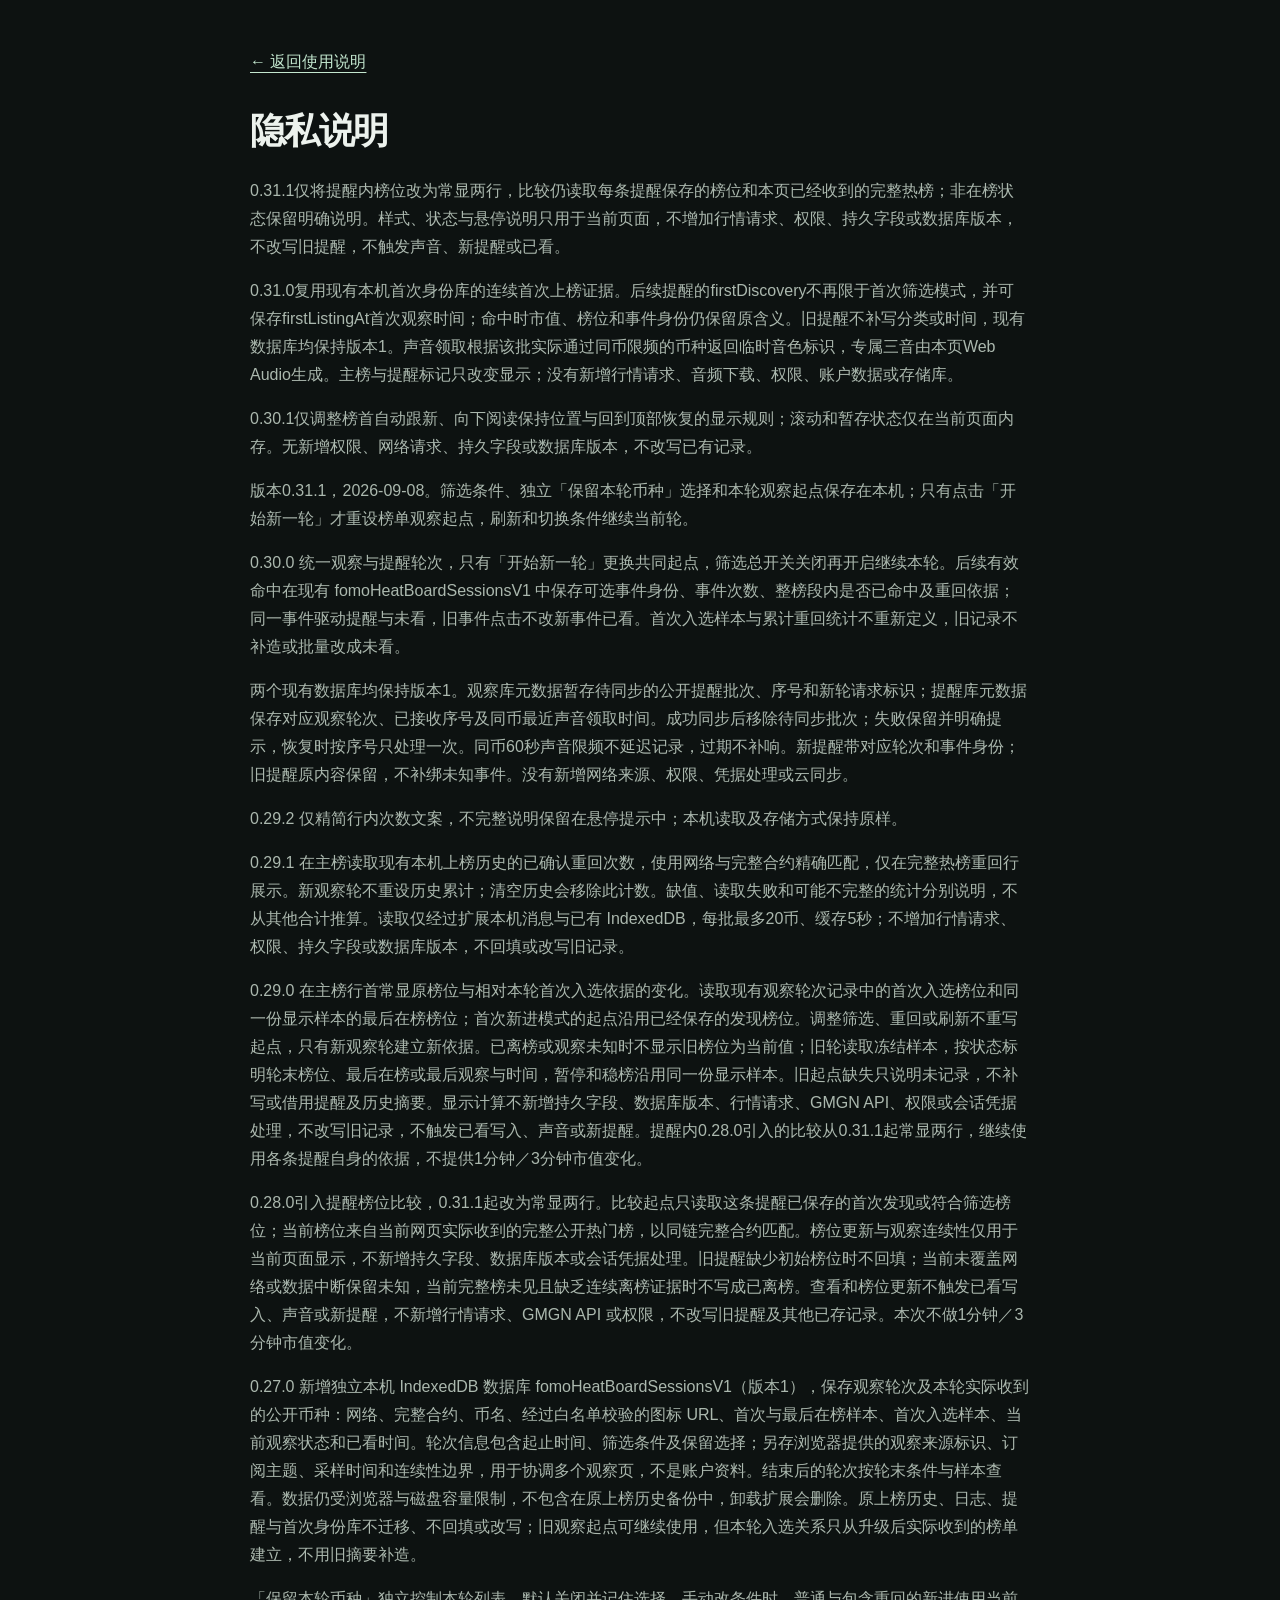
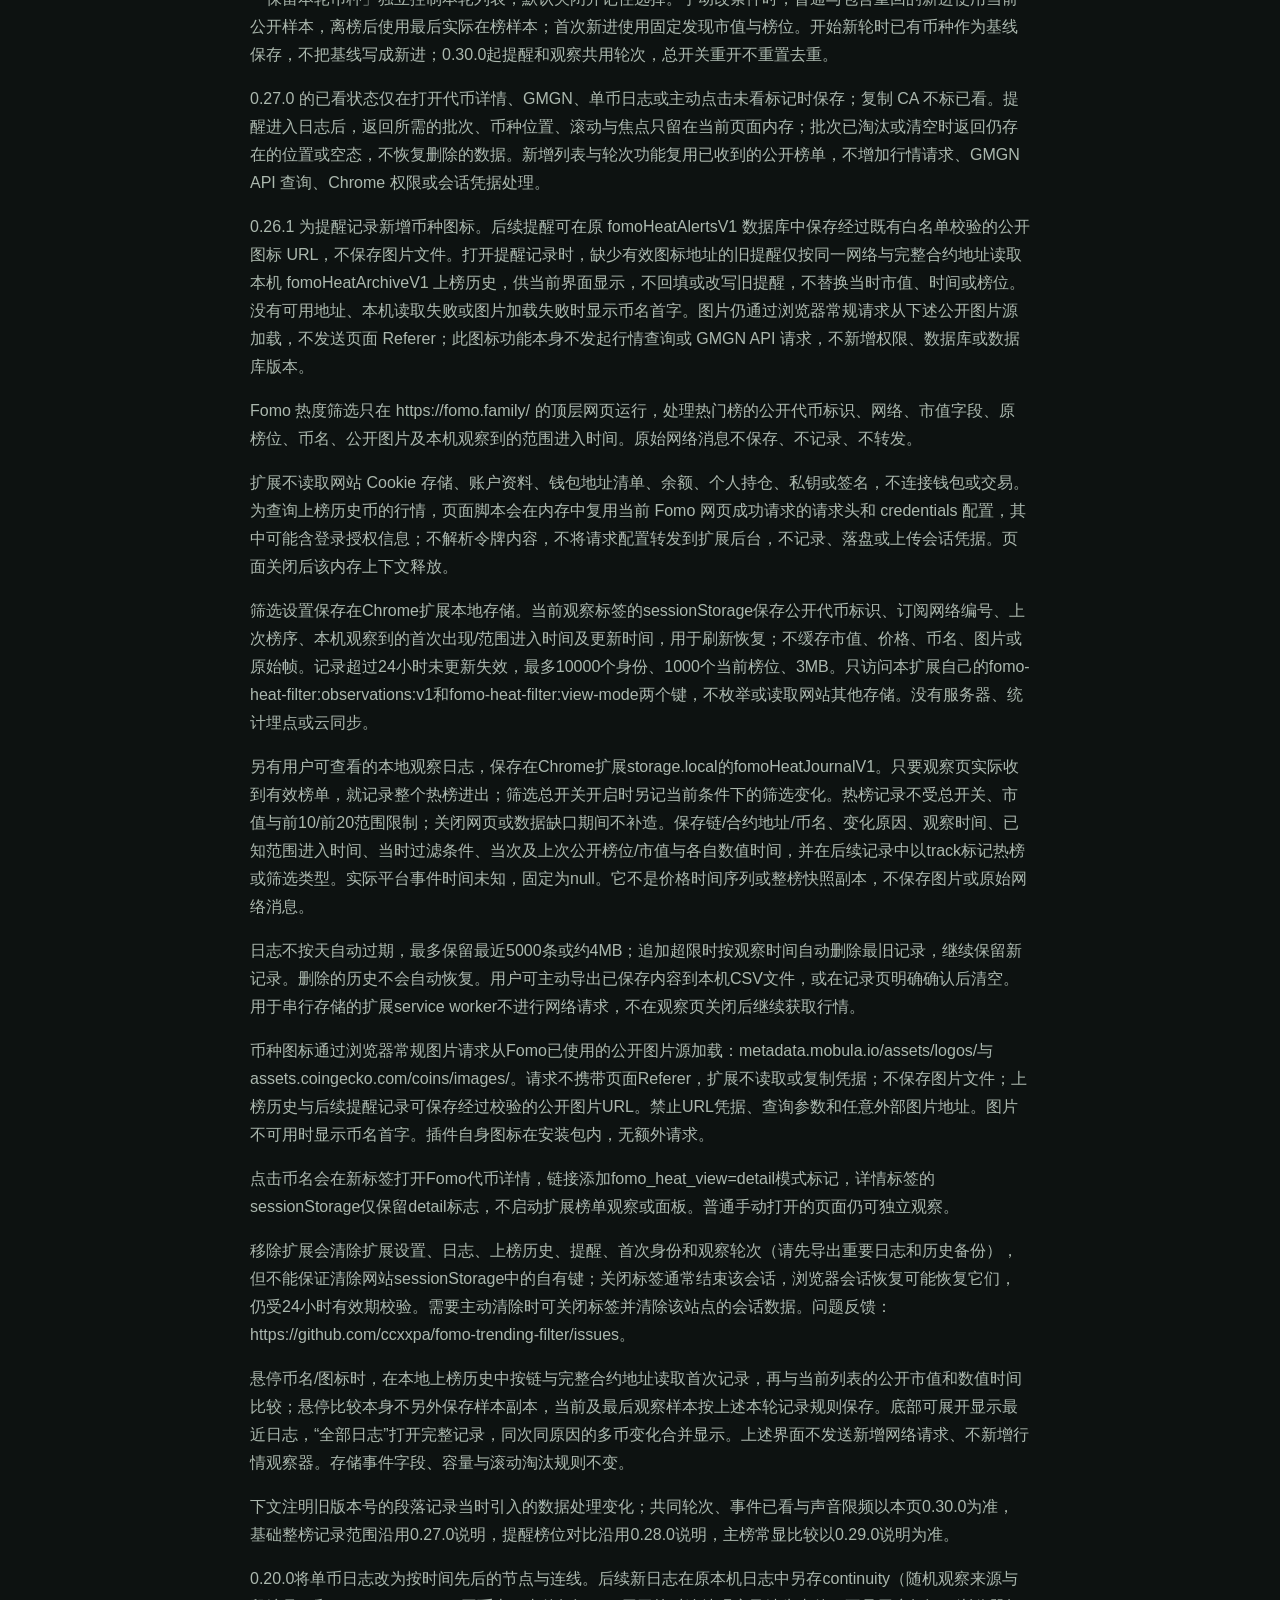
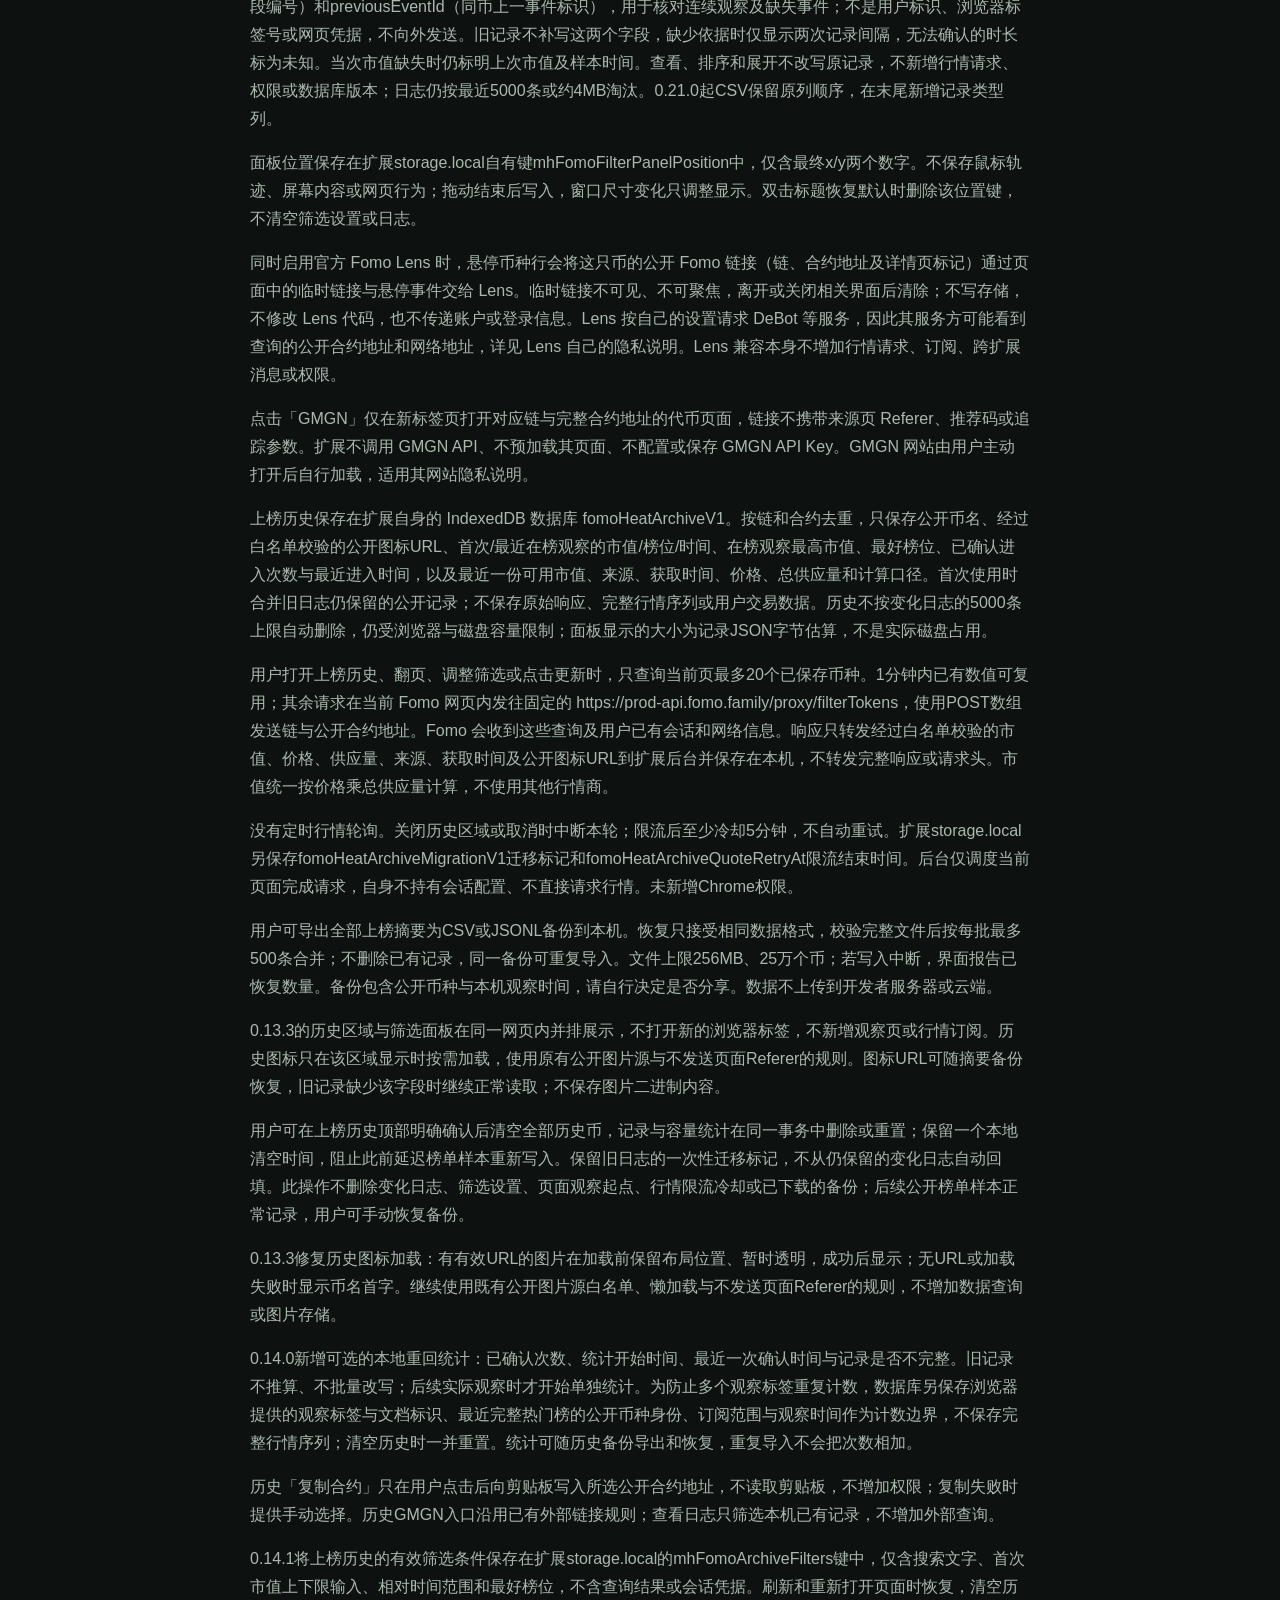
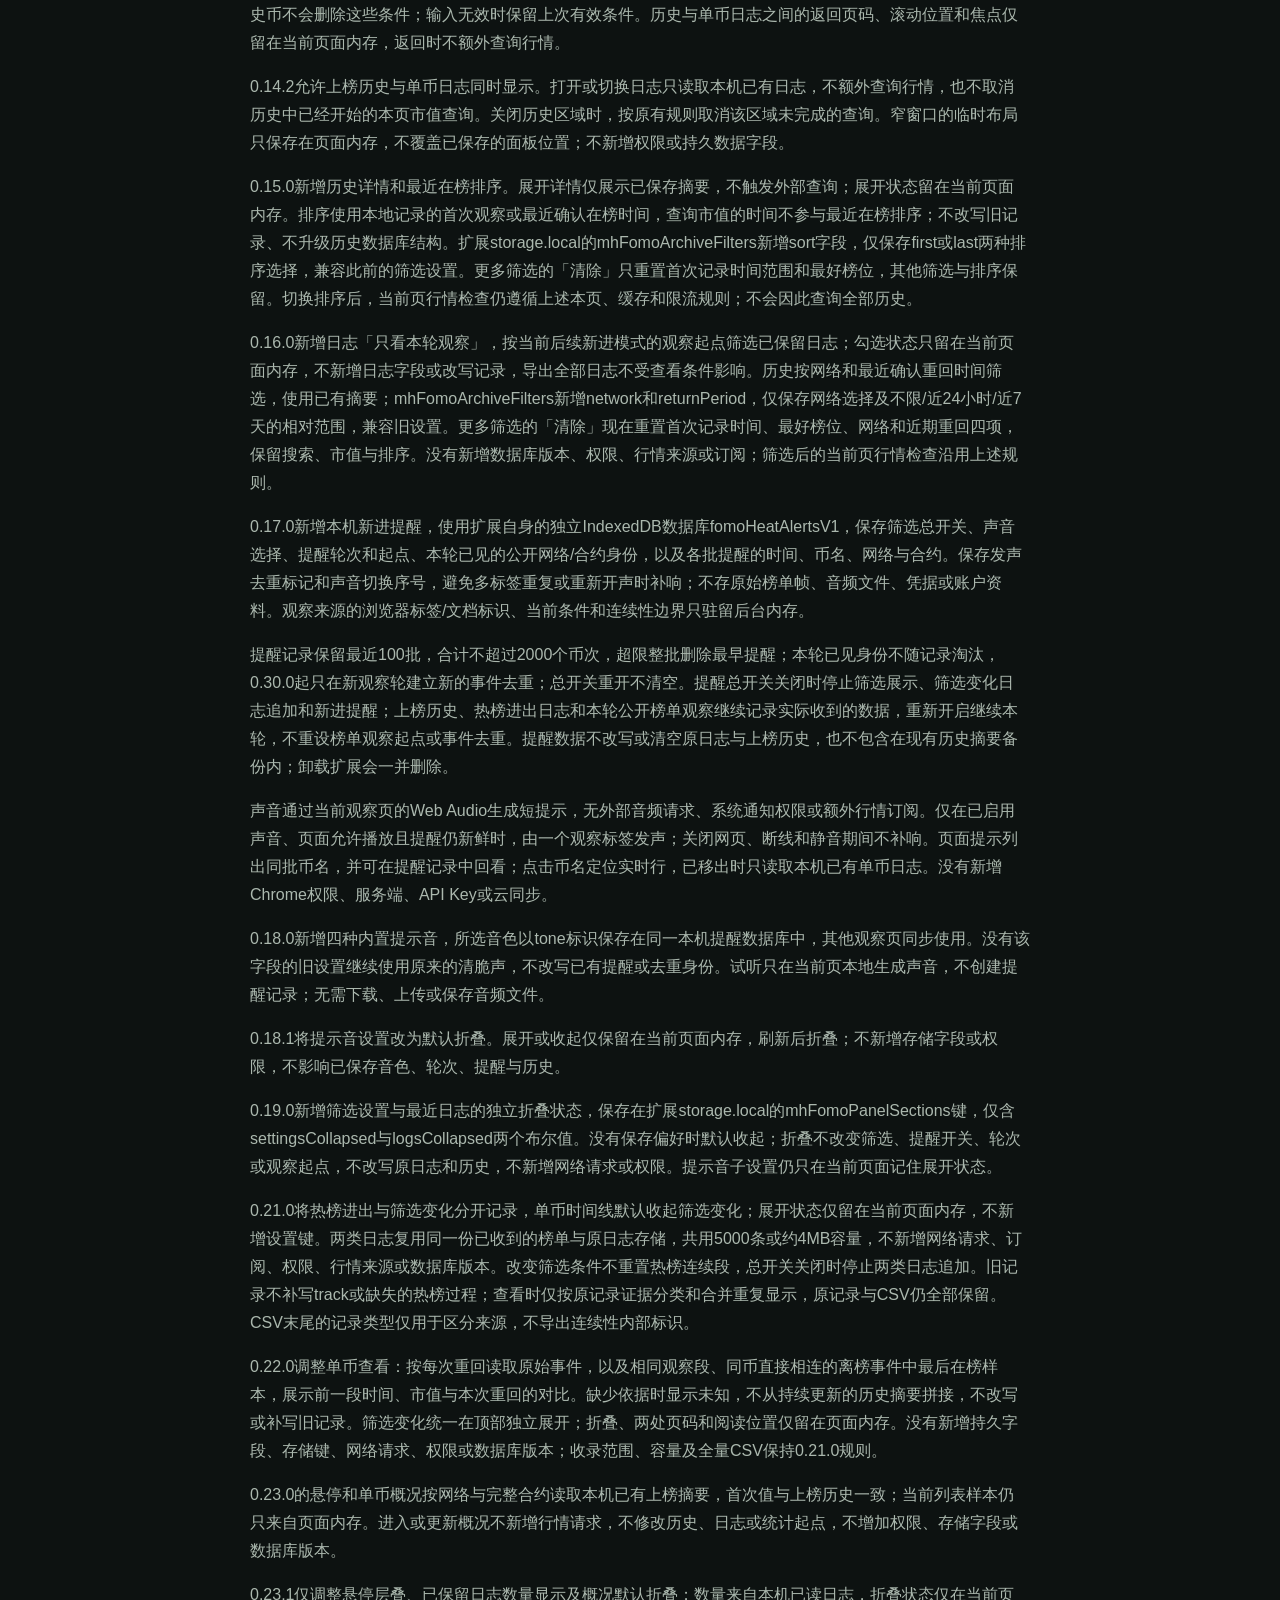
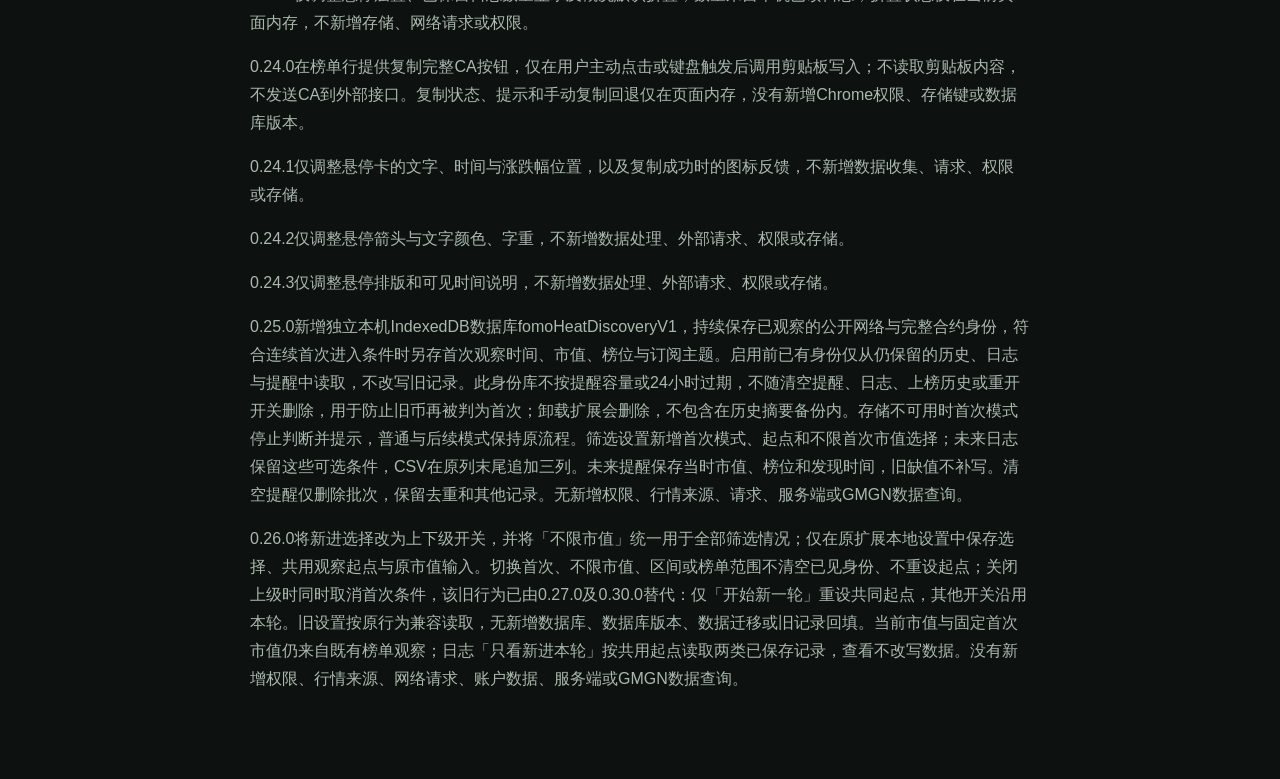
==== privacy.html @ f950e273 "Document always-visible reminder rank changes in 0.31.1" ====
<!doctype html><html lang="zh-CN"><head><meta charset="utf-8"><meta name="viewport" content="width=device-width,initial-scale=1"><meta name="color-scheme" content="dark"><title>隐私说明 · Fomo 热度筛选</title><link rel="icon" href="assets/icon.svg"><link rel="stylesheet" href="style.css"></head><body><main class="wrap legal"><a href="./">← 返回使用说明</a><h1>隐私说明</h1>
<p>0.31.1仅将提醒内榜位改为常显两行，比较仍读取每条提醒保存的榜位和本页已经收到的完整热榜；非在榜状态保留明确说明。样式、状态与悬停说明只用于当前页面，不增加行情请求、权限、持久字段或数据库版本，不改写旧提醒，不触发声音、新提醒或已看。</p>
<p>0.31.0复用现有本机首次身份库的连续首次上榜证据。后续提醒的firstDiscovery不再限于首次筛选模式，并可保存firstListingAt首次观察时间；命中时市值、榜位和事件身份仍保留原含义。旧提醒不补写分类或时间，现有数据库均保持版本1。声音领取根据该批实际通过同币限频的币种返回临时音色标识，专属三音由本页Web Audio生成。主榜与提醒标记只改变显示；没有新增行情请求、音频下载、权限、账户数据或存储库。</p>
<p>0.30.1仅调整榜首自动跟新、向下阅读保持位置与回到顶部恢复的显示规则；滚动和暂存状态仅在当前页面内存。无新增权限、网络请求、持久字段或数据库版本，不改写已有记录。</p>
<p>版本0.31.1，2026-09-08。筛选条件、独立「保留本轮币种」选择和本轮观察起点保存在本机；只有点击「开始新一轮」才重设榜单观察起点，刷新和切换条件继续当前轮。</p>
<p>0.30.0 统一观察与提醒轮次，只有「开始新一轮」更换共同起点，筛选总开关关闭再开启继续本轮。后续有效命中在现有 fomoHeatBoardSessionsV1 中保存可选事件身份、事件次数、整榜段内是否已命中及重回依据；同一事件驱动提醒与未看，旧事件点击不改新事件已看。首次入选样本与累计重回统计不重新定义，旧记录不补造或批量改成未看。</p>
<p>两个现有数据库均保持版本1。观察库元数据暂存待同步的公开提醒批次、序号和新轮请求标识；提醒库元数据保存对应观察轮次、已接收序号及同币最近声音领取时间。成功同步后移除待同步批次；失败保留并明确提示，恢复时按序号只处理一次。同币60秒声音限频不延迟记录，过期不补响。新提醒带对应轮次和事件身份；旧提醒原内容保留，不补绑未知事件。没有新增网络来源、权限、凭据处理或云同步。</p>
<p>0.29.2 仅精简行内次数文案，不完整说明保留在悬停提示中；本机读取及存储方式保持原样。</p>
<p>0.29.1 在主榜读取现有本机上榜历史的已确认重回次数，使用网络与完整合约精确匹配，仅在完整热榜重回行展示。新观察轮不重设历史累计；清空历史会移除此计数。缺值、读取失败和可能不完整的统计分别说明，不从其他合计推算。读取仅经过扩展本机消息与已有 IndexedDB，每批最多20币、缓存5秒；不增加行情请求、权限、持久字段或数据库版本，不回填或改写旧记录。</p>
<p>0.29.0 在主榜行首常显原榜位与相对本轮首次入选依据的变化。读取现有观察轮次记录中的首次入选榜位和同一份显示样本的最后在榜榜位；首次新进模式的起点沿用已经保存的发现榜位。调整筛选、重回或刷新不重写起点，只有新观察轮建立新依据。已离榜或观察未知时不显示旧榜位为当前值；旧轮读取冻结样本，按状态标明轮末榜位、最后在榜或最后观察与时间，暂停和稳榜沿用同一份显示样本。旧起点缺失只说明未记录，不补写或借用提醒及历史摘要。显示计算不新增持久字段、数据库版本、行情请求、GMGN API、权限或会话凭据处理，不改写旧记录，不触发已看写入、声音或新提醒。提醒内0.28.0引入的比较从0.31.1起常显两行，继续使用各条提醒自身的依据，不提供1分钟／3分钟市值变化。</p>
<p>0.28.0引入提醒榜位比较，0.31.1起改为常显两行。比较起点只读取这条提醒已保存的首次发现或符合筛选榜位；当前榜位来自当前网页实际收到的完整公开热门榜，以同链完整合约匹配。榜位更新与观察连续性仅用于当前页面显示，不新增持久字段、数据库版本或会话凭据处理。旧提醒缺少初始榜位时不回填；当前未覆盖网络或数据中断保留未知，当前完整榜未见且缺乏连续离榜证据时不写成已离榜。查看和榜位更新不触发已看写入、声音或新提醒，不新增行情请求、GMGN API 或权限，不改写旧提醒及其他已存记录。本次不做1分钟／3分钟市值变化。</p>
<p>0.27.0 新增独立本机 IndexedDB 数据库 fomoHeatBoardSessionsV1（版本1），保存观察轮次及本轮实际收到的公开币种：网络、完整合约、币名、经过白名单校验的图标 URL、首次与最后在榜样本、首次入选样本、当前观察状态和已看时间。轮次信息包含起止时间、筛选条件及保留选择；另存浏览器提供的观察来源标识、订阅主题、采样时间和连续性边界，用于协调多个观察页，不是账户资料。结束后的轮次按轮末条件与样本查看。数据仍受浏览器与磁盘容量限制，不包含在原上榜历史备份中，卸载扩展会删除。原上榜历史、日志、提醒与首次身份库不迁移、不回填或改写；旧观察起点可继续使用，但本轮入选关系只从升级后实际收到的榜单建立，不用旧摘要补造。</p>
<p>「保留本轮币种」独立控制本轮列表，默认关闭并记住选择。手动改条件时，普通与包含重回的新进使用当前公开样本，离榜后使用最后实际在榜样本；首次新进使用固定发现市值与榜位。开始新轮时已有币种作为基线保存，不把基线写成新进；0.30.0起提醒和观察共用轮次，总开关重开不重置去重。</p>
<p>0.27.0 的已看状态仅在打开代币详情、GMGN、单币日志或主动点击未看标记时保存；复制 CA 不标已看。提醒进入日志后，返回所需的批次、币种位置、滚动与焦点只留在当前页面内存；批次已淘汰或清空时返回仍存在的位置或空态，不恢复删除的数据。新增列表与轮次功能复用已收到的公开榜单，不增加行情请求、GMGN API 查询、Chrome 权限或会话凭据处理。</p>
<p>0.26.1 为提醒记录新增币种图标。后续提醒可在原 fomoHeatAlertsV1 数据库中保存经过既有白名单校验的公开图标 URL，不保存图片文件。打开提醒记录时，缺少有效图标地址的旧提醒仅按同一网络与完整合约地址读取本机 fomoHeatArchiveV1 上榜历史，供当前界面显示，不回填或改写旧提醒，不替换当时市值、时间或榜位。没有可用地址、本机读取失败或图片加载失败时显示币名首字。图片仍通过浏览器常规请求从下述公开图片源加载，不发送页面 Referer；此图标功能本身不发起行情查询或 GMGN API 请求，不新增权限、数据库或数据库版本。</p>
<p>Fomo 热度筛选只在 https://fomo.family/ 的顶层网页运行，处理热门榜的公开代币标识、网络、市值字段、原榜位、币名、公开图片及本机观察到的范围进入时间。原始网络消息不保存、不记录、不转发。</p>
<p>扩展不读取网站 Cookie 存储、账户资料、钱包地址清单、余额、个人持仓、私钥或签名，不连接钱包或交易。为查询上榜历史币的行情，页面脚本会在内存中复用当前 Fomo 网页成功请求的请求头和 credentials 配置，其中可能含登录授权信息；不解析令牌内容，不将请求配置转发到扩展后台，不记录、落盘或上传会话凭据。页面关闭后该内存上下文释放。</p>
<p>筛选设置保存在Chrome扩展本地存储。当前观察标签的sessionStorage保存公开代币标识、订阅网络编号、上次榜序、本机观察到的首次出现/范围进入时间及更新时间，用于刷新恢复；不缓存市值、价格、币名、图片或原始帧。记录超过24小时未更新失效，最多10000个身份、1000个当前榜位、3MB。只访问本扩展自己的fomo-heat-filter:observations:v1和fomo-heat-filter:view-mode两个键，不枚举或读取网站其他存储。没有服务器、统计埋点或云同步。</p>
<p>另有用户可查看的本地观察日志，保存在Chrome扩展storage.local的fomoHeatJournalV1。只要观察页实际收到有效榜单，就记录整个热榜进出；筛选总开关开启时另记当前条件下的筛选变化。热榜记录不受总开关、市值与前10/前20范围限制；关闭网页或数据缺口期间不补造。保存链/合约地址/币名、变化原因、观察时间、已知范围进入时间、当时过滤条件、当次及上次公开榜位/市值与各自数值时间，并在后续记录中以track标记热榜或筛选类型。实际平台事件时间未知，固定为null。它不是价格时间序列或整榜快照副本，不保存图片或原始网络消息。</p>
<p>日志不按天自动过期，最多保留最近5000条或约4MB；追加超限时按观察时间自动删除最旧记录，继续保留新记录。删除的历史不会自动恢复。用户可主动导出已保存内容到本机CSV文件，或在记录页明确确认后清空。用于串行存储的扩展service worker不进行网络请求，不在观察页关闭后继续获取行情。</p>
<p>币种图标通过浏览器常规图片请求从Fomo已使用的公开图片源加载：metadata.mobula.io/assets/logos/与assets.coingecko.com/coins/images/。请求不携带页面Referer，扩展不读取或复制凭据；不保存图片文件；上榜历史与后续提醒记录可保存经过校验的公开图片URL。禁止URL凭据、查询参数和任意外部图片地址。图片不可用时显示币名首字。插件自身图标在安装包内，无额外请求。</p>
<p>点击币名会在新标签打开Fomo代币详情，链接添加fomo_heat_view=detail模式标记，详情标签的sessionStorage仅保留detail标志，不启动扩展榜单观察或面板。普通手动打开的页面仍可独立观察。</p>
<p>移除扩展会清除扩展设置、日志、上榜历史、提醒、首次身份和观察轮次（请先导出重要日志和历史备份），但不能保证清除网站sessionStorage中的自有键；关闭标签通常结束该会话，浏览器会话恢复可能恢复它们，仍受24小时有效期校验。需要主动清除时可关闭标签并清除该站点的会话数据。问题反馈：https://github.com/ccxxpa/fomo-trending-filter/issues。</p>
<p>悬停币名/图标时，在本地上榜历史中按链与完整合约地址读取首次记录，再与当前列表的公开市值和数值时间比较；悬停比较本身不另外保存样本副本，当前及最后观察样本按上述本轮记录规则保存。底部可展开显示最近日志，“全部日志”打开完整记录，同次同原因的多币变化合并显示。上述界面不发送新增网络请求、不新增行情观察器。存储事件字段、容量与滚动淘汰规则不变。</p>
<p>下文注明旧版本号的段落记录当时引入的数据处理变化；共同轮次、事件已看与声音限频以本页0.30.0为准，基础整榜记录范围沿用0.27.0说明，提醒榜位对比沿用0.28.0说明，主榜常显比较以0.29.0说明为准。</p>
<p>0.20.0将单币日志改为按时间先后的节点与连线。后续新日志在原本机日志中另存continuity（随机观察来源与段编号）和previousEventId（同币上一事件标识），用于核对连续观察及缺失事件；不是用户标识、浏览器标签号或网页凭据，不向外发送。旧记录不补写这两个字段，缺少依据时仅显示两次记录间隔，无法确认的时长标为未知。当次市值缺失时仍标明上次市值及样本时间。查看、排序和展开不改写原记录，不新增行情请求、权限或数据库版本；日志仍按最近5000条或约4MB淘汰。0.21.0起CSV保留原列顺序，在末尾新增记录类型列。</p>
<p>面板位置保存在扩展storage.local自有键mhFomoFilterPanelPosition中，仅含最终x/y两个数字。不保存鼠标轨迹、屏幕内容或网页行为；拖动结束后写入，窗口尺寸变化只调整显示。双击标题恢复默认时删除该位置键，不清空筛选设置或日志。</p>
<p>同时启用官方 Fomo Lens 时，悬停币种行会将这只币的公开 Fomo 链接（链、合约地址及详情页标记）通过页面中的临时链接与悬停事件交给 Lens。临时链接不可见、不可聚焦，离开或关闭相关界面后清除；不写存储，不修改 Lens 代码，也不传递账户或登录信息。Lens 按自己的设置请求 DeBot 等服务，因此其服务方可能看到查询的公开合约地址和网络地址，详见 Lens 自己的隐私说明。Lens 兼容本身不增加行情请求、订阅、跨扩展消息或权限。</p>
<p>点击「GMGN」仅在新标签页打开对应链与完整合约地址的代币页面，链接不携带来源页 Referer、推荐码或追踪参数。扩展不调用 GMGN API、不预加载其页面、不配置或保存 GMGN API Key。GMGN 网站由用户主动打开后自行加载，适用其网站隐私说明。</p>
<p>
上榜历史保存在扩展自身的 IndexedDB 数据库 fomoHeatArchiveV1。按链和合约去重，只保存公开币名、经过白名单校验的公开图标URL、首次/最近在榜观察的市值/榜位/时间、在榜观察最高市值、最好榜位、已确认进入次数与最近进入时间，以及最近一份可用市值、来源、获取时间、价格、总供应量和计算口径。首次使用时合并旧日志仍保留的公开记录；不保存原始响应、完整行情序列或用户交易数据。历史不按变化日志的5000条上限自动删除，仍受浏览器与磁盘容量限制；面板显示的大小为记录JSON字节估算，不是实际磁盘占用。</p>
<p>用户打开上榜历史、翻页、调整筛选或点击更新时，只查询当前页最多20个已保存币种。1分钟内已有数值可复用；其余请求在当前 Fomo 网页内发往固定的 https://prod-api.fomo.family/proxy/filterTokens，使用POST数组发送链与公开合约地址。Fomo 会收到这些查询及用户已有会话和网络信息。响应只转发经过白名单校验的市值、价格、供应量、来源、获取时间及公开图标URL到扩展后台并保存在本机，不转发完整响应或请求头。市值统一按价格乘总供应量计算，不使用其他行情商。</p>
<p>没有定时行情轮询。关闭历史区域或取消时中断本轮；限流后至少冷却5分钟，不自动重试。扩展storage.local另保存fomoHeatArchiveMigrationV1迁移标记和fomoHeatArchiveQuoteRetryAt限流结束时间。后台仅调度当前页面完成请求，自身不持有会话配置、不直接请求行情。未新增Chrome权限。</p>
<p>用户可导出全部上榜摘要为CSV或JSONL备份到本机。恢复只接受相同数据格式，校验完整文件后按每批最多500条合并；不删除已有记录，同一备份可重复导入。文件上限256MB、25万个币；若写入中断，界面报告已恢复数量。备份包含公开币种与本机观察时间，请自行决定是否分享。数据不上传到开发者服务器或云端。</p>
<p>
0.13.3的历史区域与筛选面板在同一网页内并排展示，不打开新的浏览器标签，不新增观察页或行情订阅。历史图标只在该区域显示时按需加载，使用原有公开图片源与不发送页面Referer的规则。图标URL可随摘要备份恢复，旧记录缺少该字段时继续正常读取；不保存图片二进制内容。</p>
<p>用户可在上榜历史顶部明确确认后清空全部历史币，记录与容量统计在同一事务中删除或重置；保留一个本地清空时间，阻止此前延迟榜单样本重新写入。保留旧日志的一次性迁移标记，不从仍保留的变化日志自动回填。此操作不删除变化日志、筛选设置、页面观察起点、行情限流冷却或已下载的备份；后续公开榜单样本正常记录，用户可手动恢复备份。</p>
<p>0.13.3修复历史图标加载：有有效URL的图片在加载前保留布局位置、暂时透明，成功后显示；无URL或加载失败时显示币名首字。继续使用既有公开图片源白名单、懒加载与不发送页面Referer的规则，不增加数据查询或图片存储。</p>
<p>
0.14.0新增可选的本地重回统计：已确认次数、统计开始时间、最近一次确认时间与记录是否不完整。旧记录不推算、不批量改写；后续实际观察时才开始单独统计。为防止多个观察标签重复计数，数据库另保存浏览器提供的观察标签与文档标识、最近完整热门榜的公开币种身份、订阅范围与观察时间作为计数边界，不保存完整行情序列；清空历史时一并重置。统计可随历史备份导出和恢复，重复导入不会把次数相加。</p>
<p>历史「复制合约」只在用户点击后向剪贴板写入所选公开合约地址，不读取剪贴板，不增加权限；复制失败时提供手动选择。历史GMGN入口沿用已有外部链接规则；查看日志只筛选本机已有记录，不增加外部查询。</p>
<p>0.14.1将上榜历史的有效筛选条件保存在扩展storage.local的mhFomoArchiveFilters键中，仅含搜索文字、首次市值上下限输入、相对时间范围和最好榜位，不含查询结果或会话凭据。刷新和重新打开页面时恢复，清空历史币不会删除这些条件；输入无效时保留上次有效条件。历史与单币日志之间的返回页码、滚动位置和焦点仅留在当前页面内存，返回时不额外查询行情。</p>
<p>
0.14.2允许上榜历史与单币日志同时显示。打开或切换日志只读取本机已有日志，不额外查询行情，也不取消历史中已经开始的本页市值查询。关闭历史区域时，按原有规则取消该区域未完成的查询。窄窗口的临时布局只保存在页面内存，不覆盖已保存的面板位置；不新增权限或持久数据字段。</p>
<p>0.15.0新增历史详情和最近在榜排序。展开详情仅展示已保存摘要，不触发外部查询；展开状态留在当前页面内存。排序使用本地记录的首次观察或最近确认在榜时间，查询市值的时间不参与最近在榜排序；不改写旧记录、不升级历史数据库结构。扩展storage.local的mhFomoArchiveFilters新增sort字段，仅保存first或last两种排序选择，兼容此前的筛选设置。更多筛选的「清除」只重置首次记录时间范围和最好榜位，其他筛选与排序保留。切换排序后，当前页行情检查仍遵循上述本页、缓存和限流规则；不会因此查询全部历史。</p>
<p>0.16.0新增日志「只看本轮观察」，按当前后续新进模式的观察起点筛选已保留日志；勾选状态只留在当前页面内存，不新增日志字段或改写记录，导出全部日志不受查看条件影响。历史按网络和最近确认重回时间筛选，使用已有摘要；mhFomoArchiveFilters新增network和returnPeriod，仅保存网络选择及不限/近24小时/近7天的相对范围，兼容旧设置。更多筛选的「清除」现在重置首次记录时间、最好榜位、网络和近期重回四项，保留搜索、市值与排序。没有新增数据库版本、权限、行情来源或订阅；筛选后的当前页行情检查沿用上述规则。</p>
<p>
0.17.0新增本机新进提醒，使用扩展自身的独立IndexedDB数据库fomoHeatAlertsV1，保存筛选总开关、声音选择、提醒轮次和起点、本轮已见的公开网络/合约身份，以及各批提醒的时间、币名、网络与合约。保存发声去重标记和声音切换序号，避免多标签重复或重新开声时补响；不存原始榜单帧、音频文件、凭据或账户资料。观察来源的浏览器标签/文档标识、当前条件和连续性边界只驻留后台内存。</p>
<p>提醒记录保留最近100批，合计不超过2000个币次，超限整批删除最早提醒；本轮已见身份不随记录淘汰，0.30.0起只在新观察轮建立新的事件去重；总开关重开不清空。提醒总开关关闭时停止筛选展示、筛选变化日志追加和新进提醒；上榜历史、热榜进出日志和本轮公开榜单观察继续记录实际收到的数据，重新开启继续本轮，不重设榜单观察起点或事件去重。提醒数据不改写或清空原日志与上榜历史，也不包含在现有历史摘要备份内；卸载扩展会一并删除。</p>
<p>声音通过当前观察页的Web Audio生成短提示，无外部音频请求、系统通知权限或额外行情订阅。仅在已启用声音、页面允许播放且提醒仍新鲜时，由一个观察标签发声；关闭网页、断线和静音期间不补响。页面提示列出同批币名，并可在提醒记录中回看；点击币名定位实时行，已移出时只读取本机已有单币日志。没有新增Chrome权限、服务端、API Key或云同步。</p>
<p>0.18.0新增四种内置提示音，所选音色以tone标识保存在同一本机提醒数据库中，其他观察页同步使用。没有该字段的旧设置继续使用原来的清脆声，不改写已有提醒或去重身份。试听只在当前页本地生成声音，不创建提醒记录；无需下载、上传或保存音频文件。</p>
<p>0.18.1将提示音设置改为默认折叠。展开或收起仅保留在当前页面内存，刷新后折叠；不新增存储字段或权限，不影响已保存音色、轮次、提醒与历史。</p>
<p>0.19.0新增筛选设置与最近日志的独立折叠状态，保存在扩展storage.local的mhFomoPanelSections键，仅含settingsCollapsed与logsCollapsed两个布尔值。没有保存偏好时默认收起；折叠不改变筛选、提醒开关、轮次或观察起点，不改写原日志和历史，不新增网络请求或权限。提示音子设置仍只在当前页面记住展开状态。</p>
<p>0.21.0将热榜进出与筛选变化分开记录，单币时间线默认收起筛选变化；展开状态仅留在当前页面内存，不新增设置键。两类日志复用同一份已收到的榜单与原日志存储，共用5000条或约4MB容量，不新增网络请求、订阅、权限、行情来源或数据库版本。改变筛选条件不重置热榜连续段，总开关关闭时停止两类日志追加。旧记录不补写track或缺失的热榜过程；查看时仅按原记录证据分类和合并重复显示，原记录与CSV仍全部保留。CSV末尾的记录类型仅用于区分来源，不导出连续性内部标识。</p>
<p>0.22.0调整单币查看：按每次重回读取原始事件，以及相同观察段、同币直接相连的离榜事件中最后在榜样本，展示前一段时间、市值与本次重回的对比。缺少依据时显示未知，不从持续更新的历史摘要拼接，不改写或补写旧记录。筛选变化统一在顶部独立展开；折叠、两处页码和阅读位置仅留在页面内存。没有新增持久字段、存储键、网络请求、权限或数据库版本；收录范围、容量及全量CSV保持0.21.0规则。</p>
<p>0.23.0的悬停和单币概况按网络与完整合约读取本机已有上榜摘要，首次值与上榜历史一致；当前列表样本仍只来自页面内存。进入或更新概况不新增行情请求，不修改历史、日志或统计起点，不增加权限、存储字段或数据库版本。</p>
<p>0.23.1仅调整悬停层叠、已保留日志数量显示及概况默认折叠；数量来自本机已读日志，折叠状态仅在当前页面内存，不新增存储、网络请求或权限。</p>
<p>0.24.0在榜单行提供复制完整CA按钮，仅在用户主动点击或键盘触发后调用剪贴板写入；不读取剪贴板内容，不发送CA到外部接口。复制状态、提示和手动复制回退仅在页面内存，没有新增Chrome权限、存储键或数据库版本。</p>
<p>0.24.1仅调整悬停卡的文字、时间与涨跌幅位置，以及复制成功时的图标反馈，不新增数据收集、请求、权限或存储。</p>
<p>0.24.2仅调整悬停箭头与文字颜色、字重，不新增数据处理、外部请求、权限或存储。</p>
<p>0.24.3仅调整悬停排版和可见时间说明，不新增数据处理、外部请求、权限或存储。</p>
<p>0.25.0新增独立本机IndexedDB数据库fomoHeatDiscoveryV1，持续保存已观察的公开网络与完整合约身份，符合连续首次进入条件时另存首次观察时间、市值、榜位与订阅主题。启用前已有身份仅从仍保留的历史、日志与提醒中读取，不改写旧记录。此身份库不按提醒容量或24小时过期，不随清空提醒、日志、上榜历史或重开开关删除，用于防止旧币再被判为首次；卸载扩展会删除，不包含在历史摘要备份内。存储不可用时首次模式停止判断并提示，普通与后续模式保持原流程。筛选设置新增首次模式、起点和不限首次市值选择；未来日志保留这些可选条件，CSV在原列末尾追加三列。未来提醒保存当时市值、榜位和发现时间，旧缺值不补写。清空提醒仅删除批次，保留去重和其他记录。无新增权限、行情来源、请求、服务端或GMGN数据查询。</p>
<p>0.26.0将新进选择改为上下级开关，并将「不限市值」统一用于全部筛选情况；仅在原扩展本地设置中保存选择、共用观察起点与原市值输入。切换首次、不限市值、区间或榜单范围不清空已见身份、不重设起点；关闭上级时同时取消首次条件，该旧行为已由0.27.0及0.30.0替代：仅「开始新一轮」重设共同起点，其他开关沿用本轮。旧设置按原行为兼容读取，无新增数据库、数据库版本、数据迁移或旧记录回填。当前市值与固定首次市值仍来自既有榜单观察；日志「只看新进本轮」按共用起点读取两类已保存记录，查看不改写数据。没有新增权限、行情来源、网络请求、账户数据、服务端或GMGN数据查询。</p>
</main></body></html>
---- style.css ----
:root{color-scheme:dark;--bg:#0d1211;--surface:#141c19;--ink:#ecf2ed;--muted:#abb8ae;--line:#2a3730;--accent:#b9ebc8;--link:#c3e7cf;font-family:-apple-system,BlinkMacSystemFont,"Segoe UI","PingFang SC","Microsoft YaHei",sans-serif;font-size:16px}
*{box-sizing:border-box}html{scroll-behavior:smooth;scroll-padding-top:32px}body{margin:0;background:var(--bg);color:var(--ink);line-height:1.75;-webkit-font-smoothing:antialiased}a{color:var(--link);text-underline-offset:5px;text-decoration-thickness:1px}a:hover{color:#fff}a:focus-visible,summary:focus-visible{outline:2px solid var(--accent);outline-offset:6px;border-radius:3px}img{display:block;max-width:100%}.wrap{width:min(100% - 64px,1000px);margin-inline:auto}.skip{position:absolute;top:12px;left:20px;padding:8px 16px;background:var(--accent);color:var(--bg);transform:translateY(-200%);z-index:2}.skip:focus{transform:none}.topbar{display:flex;align-items:center;justify-content:space-between;gap:24px;padding-block:28px;border-bottom:1px solid var(--line)}.brand{display:flex;align-items:center;gap:11px;color:var(--ink);text-decoration:none;font-size:1rem;font-weight:650}.topbar nav{display:flex;gap:26px;font-size:.875rem}.topbar nav a{color:var(--muted);text-decoration:none}.topbar nav a:hover{color:var(--accent)}.hero{padding-block:76px 72px}.eyebrow{display:flex;align-items:center;gap:9px;color:var(--accent);font-size:.8125rem;font-weight:650;letter-spacing:.11em;margin:0 0 16px}.dot{width:7px;height:7px;background:var(--accent);border-radius:50%}.version{font-variant-numeric:tabular-nums;letter-spacing:0;color:var(--muted);padding-left:6px}h1,h2,h3,p{margin-top:0}h1{font-size:clamp(2.5rem,5.7vw,4.25rem);line-height:1.25;letter-spacing:-.045em;font-weight:650;margin-bottom:24px}h1 span{color:var(--accent)}.intro{max-width:620px;color:var(--muted);font-size:1.125rem;line-height:1.8;margin-bottom:29px}.mobile-break{display:none}.actions{display:flex;gap:12px;flex-wrap:wrap;margin-bottom:17px}.button{display:inline-flex;align-items:center;justify-content:space-between;gap:30px;min-height:50px;padding:12px 22px;border-radius:7px;font-size:1rem;font-weight:600;text-decoration:none;border:1px solid var(--line)}.primary{background:var(--accent);color:#13261b;border-color:var(--accent)}.primary:hover{background:#d1f8dc;color:#13261b}.secondary{background:transparent;color:var(--ink)}.secondary:hover{background:var(--surface)}.download-note{font-size:.875rem;color:var(--muted);margin:0}.section{border-top:1px solid var(--line);padding-block:54px 56px}.section-heading{margin-bottom:32px}.section-heading .eyebrow{margin-bottom:10px}h2{font-size:1.75rem;font-weight:600;letter-spacing:-.025em;line-height:1.4;margin-bottom:10px}.section-heading>p:last-child:not(.eyebrow){color:var(--muted);margin-bottom:0}.features{margin:0}.features>div{display:grid;grid-template-columns:1fr 1.1fr;gap:36px;align-items:start;padding-block:22px;border-bottom:1px solid var(--line)}.features>div:first-child{padding-top:0}.features dt{font-size:1.0625rem;font-weight:600}.features dt span{font-size:.8125rem;font-weight:500;display:inline-block;min-width:44px;margin-right:20px;color:var(--accent)}.features dd{margin:0;color:var(--muted)}.small-note{font-size:.875rem;color:var(--muted);margin:22px 0 0}.lens{display:flex;align-items:center;gap:44px;justify-content:space-between;background:var(--surface);padding:30px 32px;border-left:2px solid var(--accent);margin-bottom:56px}.lens>div{max-width:650px}.lens .eyebrow{margin-bottom:9px}.lens h2{font-size:1.375rem}.lens p:last-child{color:var(--muted);margin:0}.text-link{white-space:nowrap;font-size:.9375rem}.steps{counter-reset:step;list-style:none;padding:0;margin:0;max-width:820px}.steps li{counter-increment:step;display:grid;grid-template-columns:44px 1fr;gap:22px;padding-bottom:27px}.steps li:before{content:counter(step,decimal-leading-zero);font-size:.9375rem;color:var(--accent);font-variant-numeric:tabular-nums;padding-top:3px}h3{font-size:1.0625rem;font-weight:600;margin-bottom:4px}.steps p{color:var(--muted);margin:0}code{font: .875em ui-monospace,SFMono-Regular,Consolas,monospace;color:var(--ink);padding:3px 6px;background:var(--surface);border:1px solid var(--line);border-radius:4px;overflow-wrap:anywhere}.update-note{padding:21px 24px;background:var(--surface);border-radius:6px;display:flex;align-items:baseline;gap:20px}.update-note strong{white-space:nowrap;font-size:.9375rem;font-weight:600}.update-note p{color:var(--muted);margin:0;font-size:.9375rem}.faq details{border-bottom:1px solid var(--line)}.faq details:first-child{border-top:1px solid var(--line)}.faq summary{position:relative;list-style:none;cursor:pointer;padding:20px 38px 20px 0;font-weight:550;font-size:1rem}.faq summary::-webkit-details-marker{display:none}.faq summary:after{content:"+";position:absolute;right:3px;color:var(--accent);font-size:1.25rem;top:15px}.faq details[open] summary:after{content:"−"}.faq details p{color:var(--muted);padding:0 36px 20px 0;max-width:820px;margin:0}.footer{border-top:1px solid var(--line);padding-block:28px 40px}.footer-links{display:flex;gap:24px;flex-wrap:wrap;font-size:.875rem;margin-bottom:12px}.footer p{font-size:.8125rem;color:var(--muted);margin:0}.legal{max-width:780px;padding-block:48px 70px}.legal h1{font-size:2.25rem;margin-top:32px}.legal p{color:var(--muted);overflow-wrap:anywhere}
@media(max-width:720px){.wrap{width:calc(100% - 40px)}.topbar{padding-block:20px;flex-wrap:wrap;gap:16px}.topbar nav{gap:20px}.hero{padding-block:48px}.mobile-break{display:block}.intro{font-size:1rem}.features>div{grid-template-columns:1fr;gap:8px}.features dt span{margin-right:10px}.features dd{padding-left:54px}.section{padding-block:36px 40px}.section-heading{margin-bottom:26px}h2{font-size:1.5rem}.lens{padding:24px;display:block;margin-bottom:40px}.text-link{display:inline-block;margin-top:18px}.update-note{display:block;padding:20px}.update-note strong{display:block;margin-bottom:6px}.steps li{grid-template-columns:28px 1fr;gap:14px}}
@media(max-width:380px){.brand{font-size:.9375rem}.topbar nav{font-size:.8125rem;gap:16px}.button{padding-inline:18px;gap:16px}.features dd{padding-left:0}}
@media(prefers-reduced-motion:reduce){html{scroll-behavior:auto}}
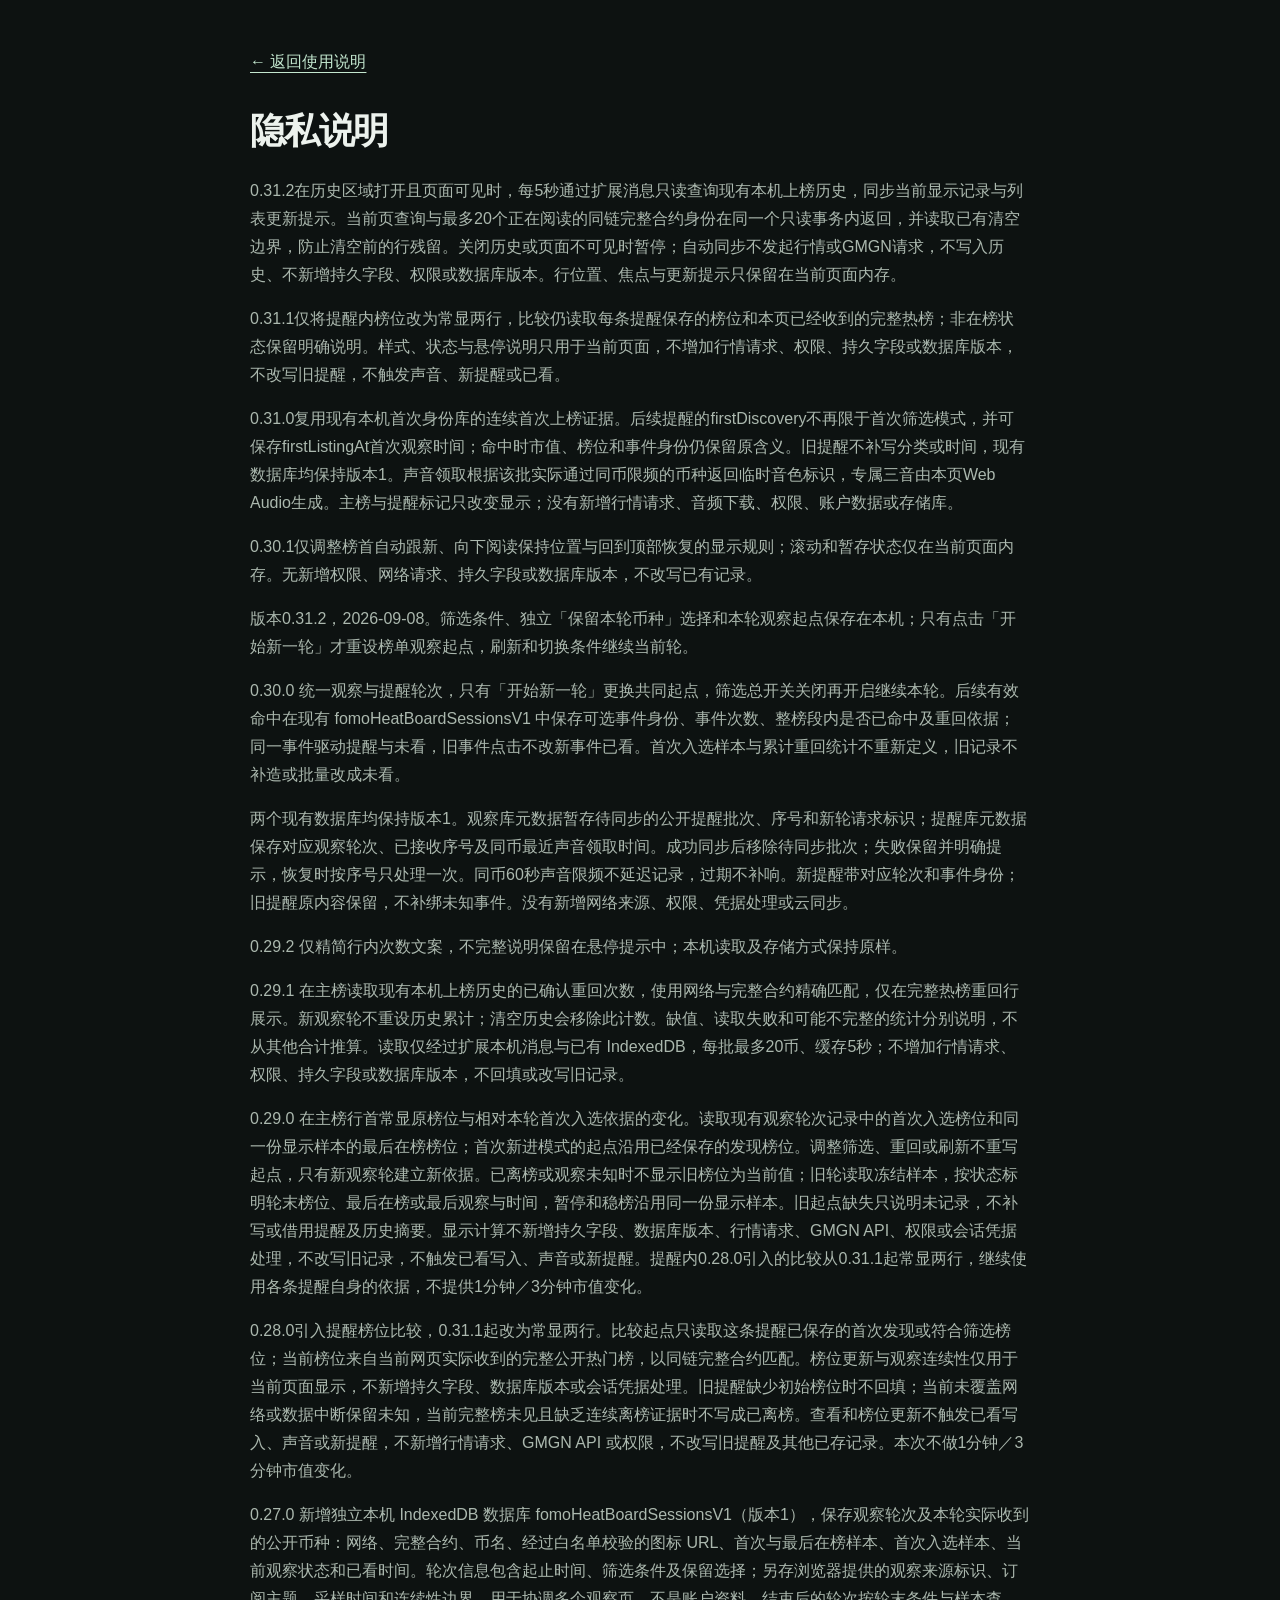
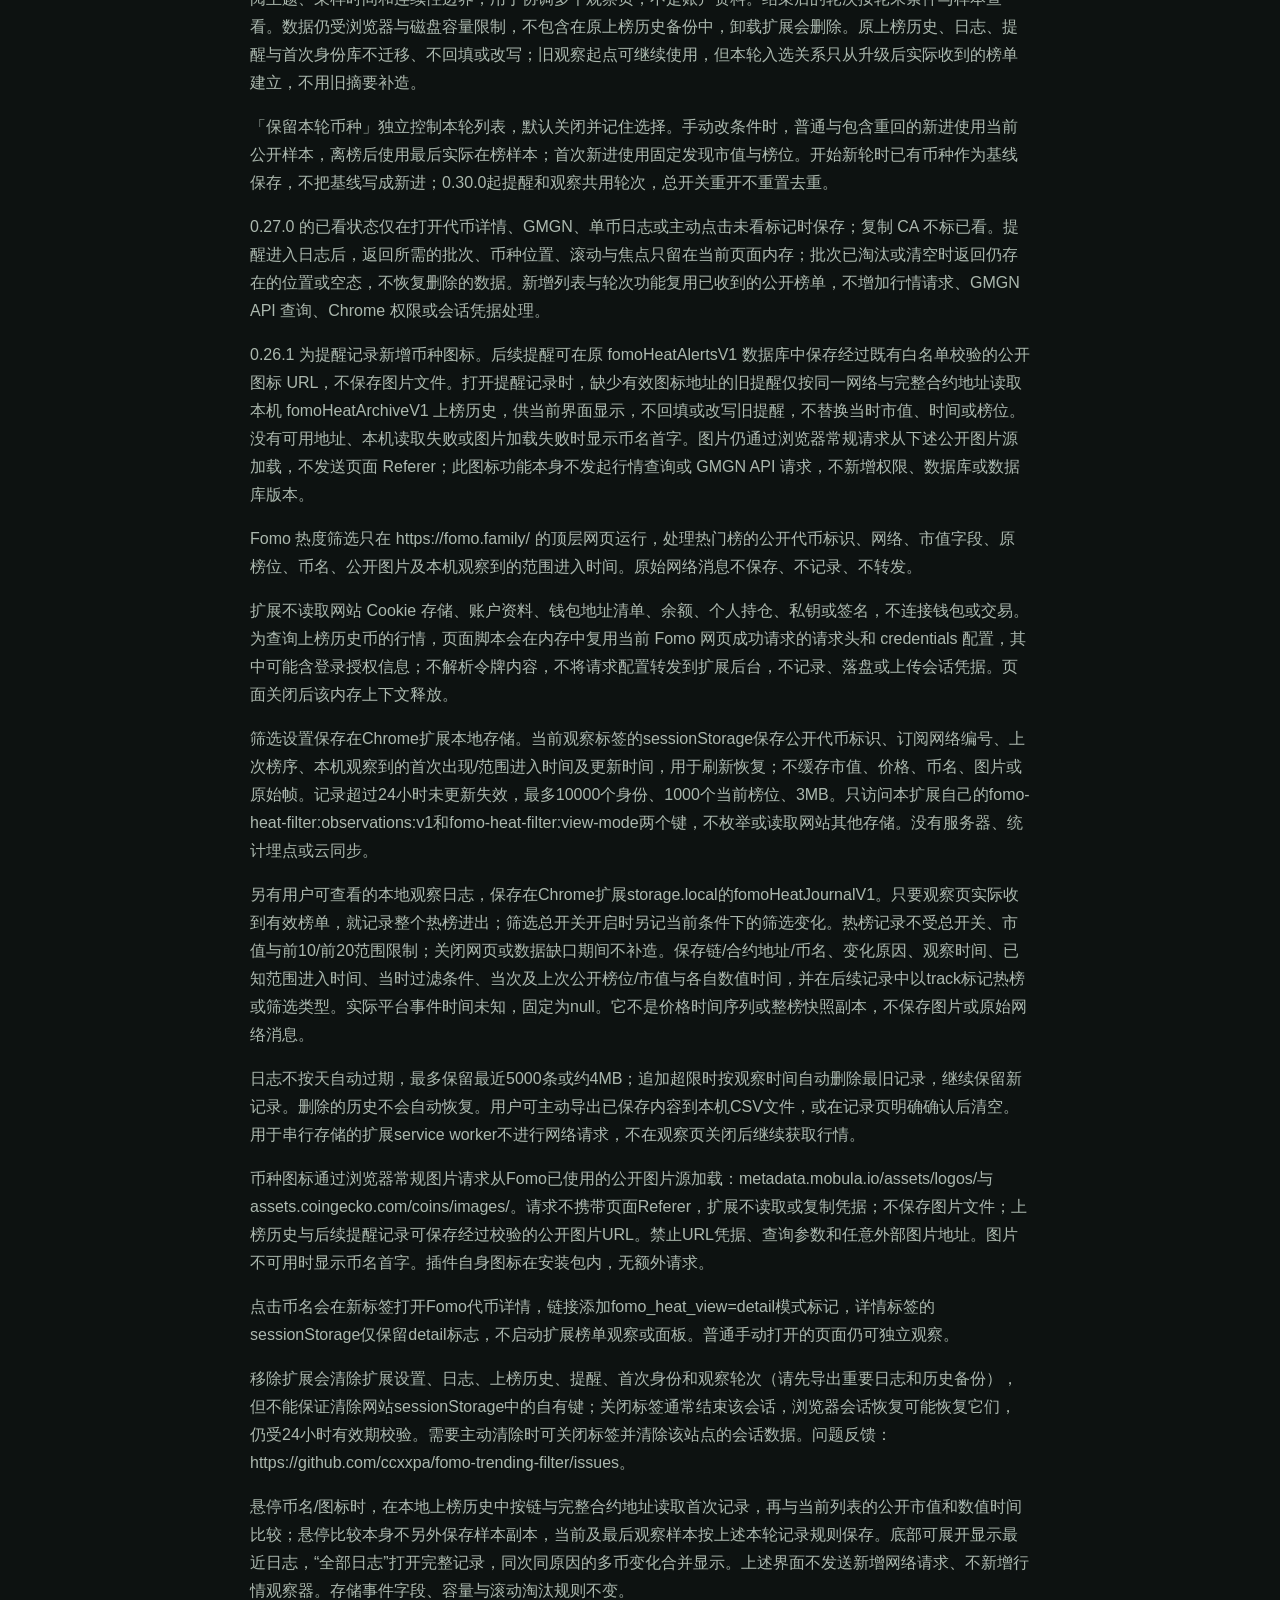
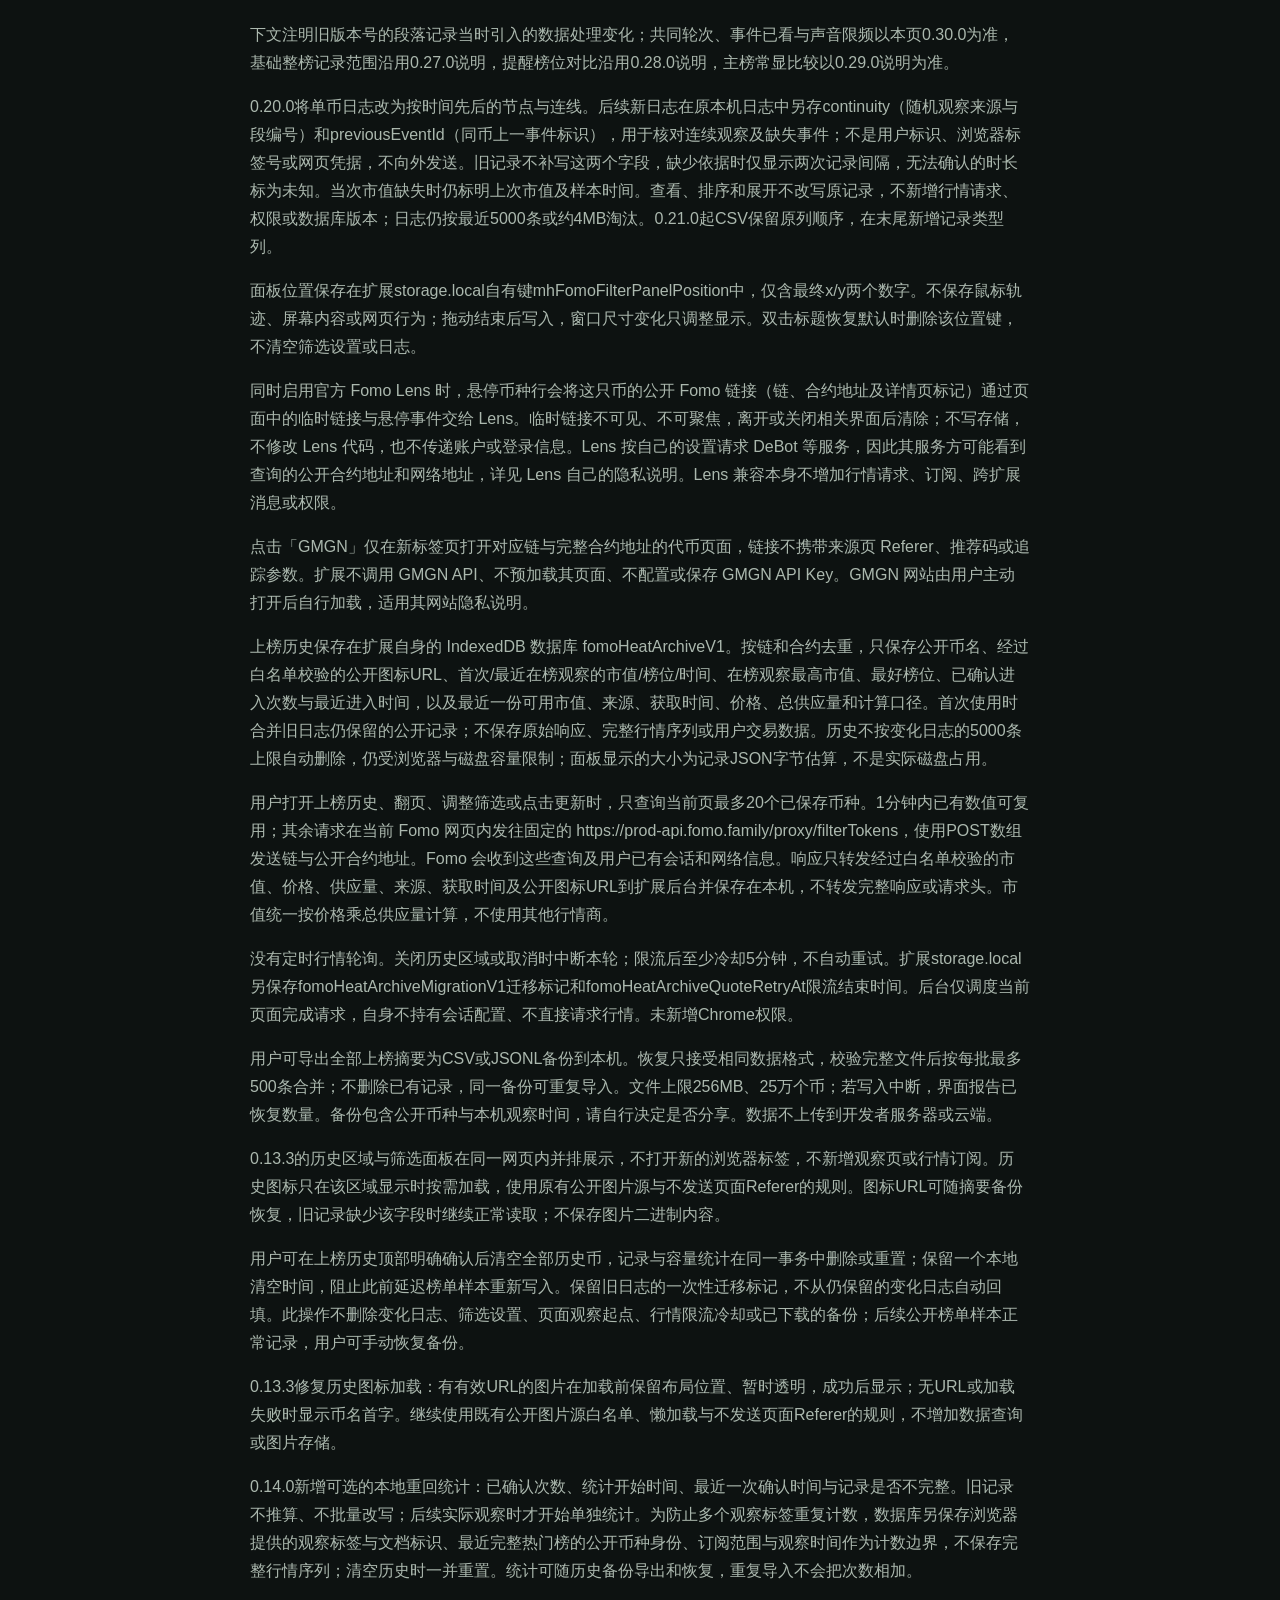
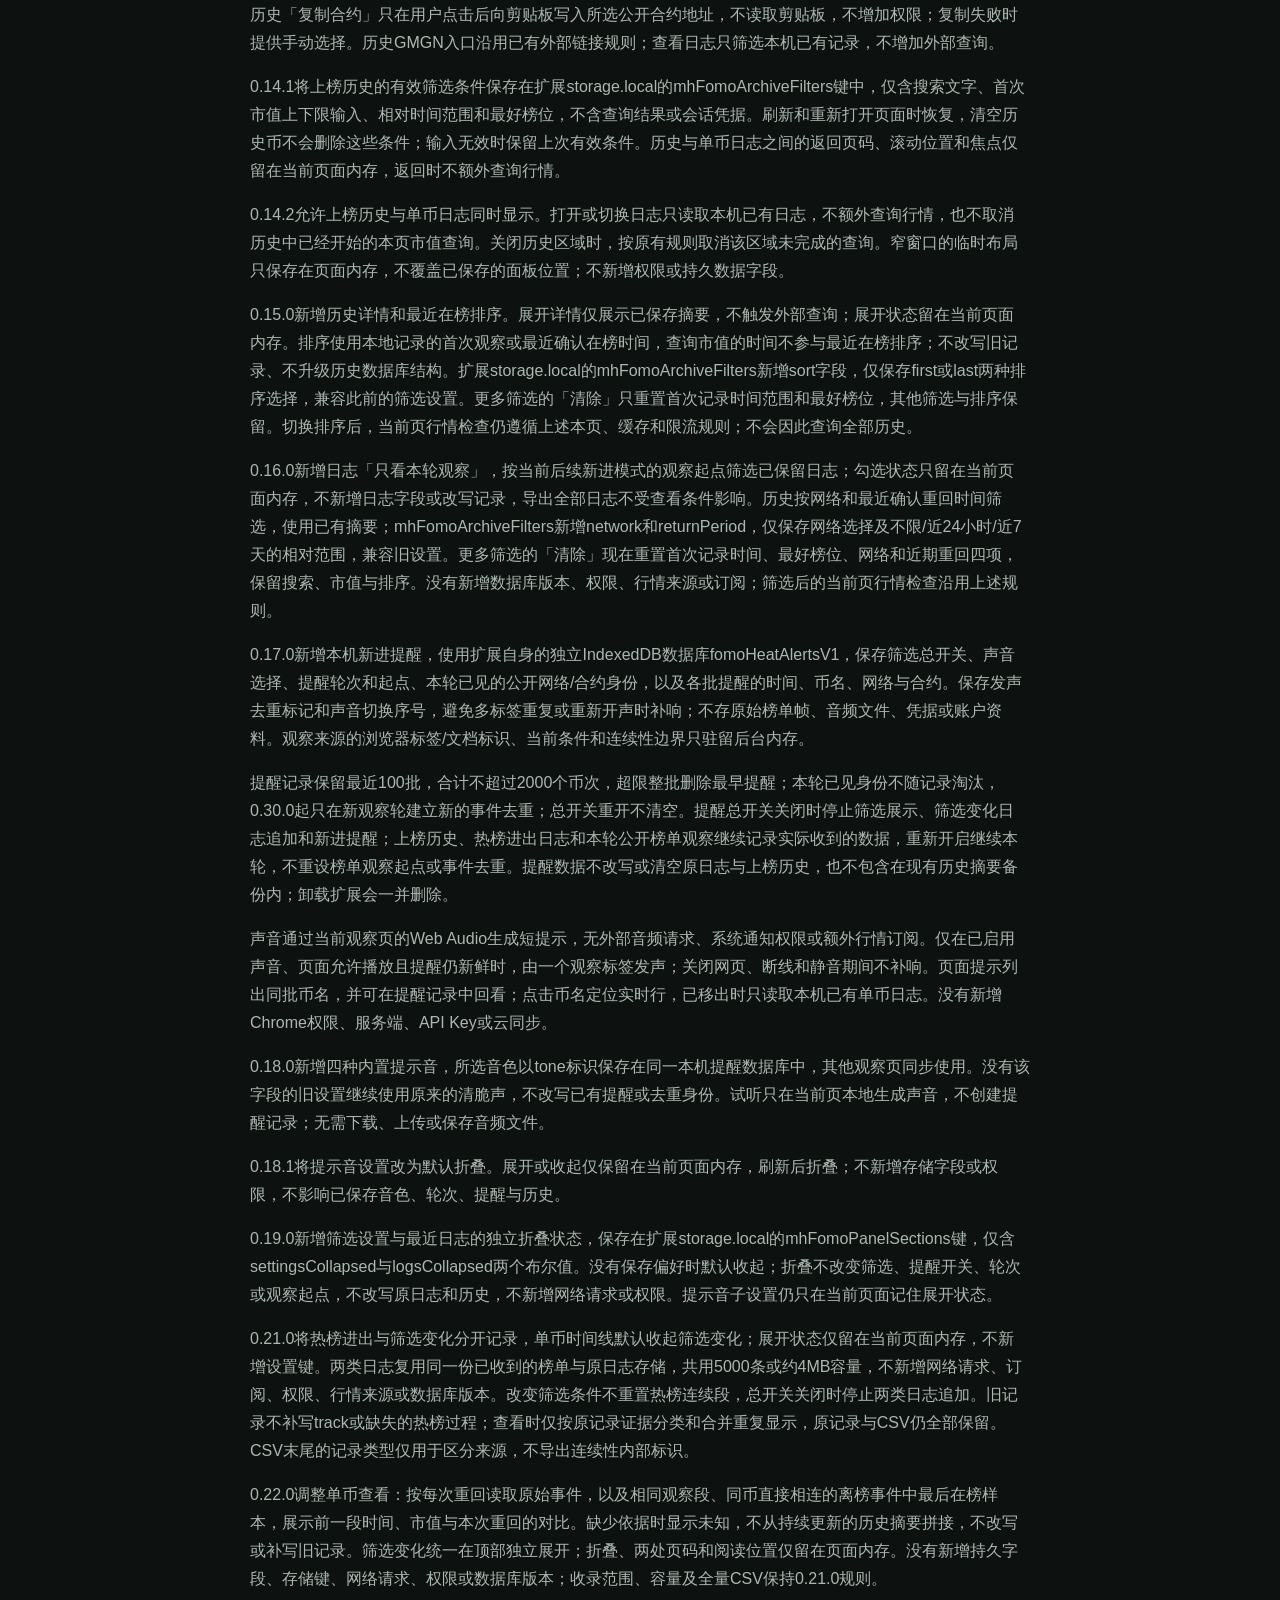
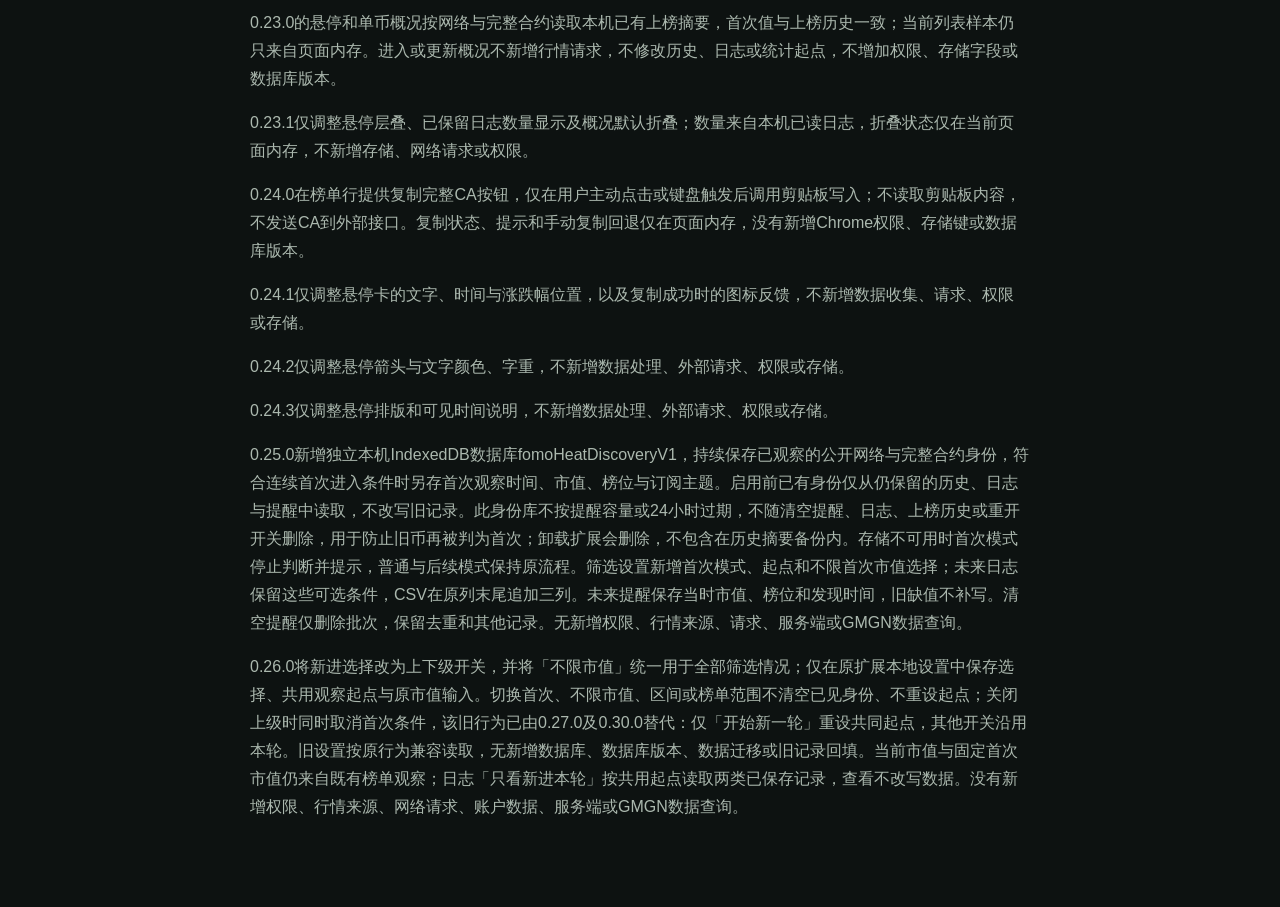
==== commit 1145d23a: "Document local history auto sync in v0.31.2" ====
--- a/privacy.html
+++ b/privacy.html
@@ -1,8 +1,9 @@
 <!doctype html><html lang="zh-CN"><head><meta charset="utf-8"><meta name="viewport" content="width=device-width,initial-scale=1"><meta name="color-scheme" content="dark"><title>隐私说明 · Fomo 热度筛选</title><link rel="icon" href="assets/icon.svg"><link rel="stylesheet" href="style.css"></head><body><main class="wrap legal"><a href="./">← 返回使用说明</a><h1>隐私说明</h1>
+<p>0.31.2在历史区域打开且页面可见时，每5秒通过扩展消息只读查询现有本机上榜历史，同步当前显示记录与列表更新提示。当前页查询与最多20个正在阅读的同链完整合约身份在同一个只读事务内返回，并读取已有清空边界，防止清空前的行残留。关闭历史或页面不可见时暂停；自动同步不发起行情或GMGN请求，不写入历史、不新增持久字段、权限或数据库版本。行位置、焦点与更新提示只保留在当前页面内存。</p>
 <p>0.31.1仅将提醒内榜位改为常显两行，比较仍读取每条提醒保存的榜位和本页已经收到的完整热榜；非在榜状态保留明确说明。样式、状态与悬停说明只用于当前页面，不增加行情请求、权限、持久字段或数据库版本，不改写旧提醒，不触发声音、新提醒或已看。</p>
 <p>0.31.0复用现有本机首次身份库的连续首次上榜证据。后续提醒的firstDiscovery不再限于首次筛选模式，并可保存firstListingAt首次观察时间；命中时市值、榜位和事件身份仍保留原含义。旧提醒不补写分类或时间，现有数据库均保持版本1。声音领取根据该批实际通过同币限频的币种返回临时音色标识，专属三音由本页Web Audio生成。主榜与提醒标记只改变显示；没有新增行情请求、音频下载、权限、账户数据或存储库。</p>
 <p>0.30.1仅调整榜首自动跟新、向下阅读保持位置与回到顶部恢复的显示规则；滚动和暂存状态仅在当前页面内存。无新增权限、网络请求、持久字段或数据库版本，不改写已有记录。</p>
-<p>版本0.31.1，2026-09-08。筛选条件、独立「保留本轮币种」选择和本轮观察起点保存在本机；只有点击「开始新一轮」才重设榜单观察起点，刷新和切换条件继续当前轮。</p>
+<p>版本0.31.2，2026-09-08。筛选条件、独立「保留本轮币种」选择和本轮观察起点保存在本机；只有点击「开始新一轮」才重设榜单观察起点，刷新和切换条件继续当前轮。</p>
 <p>0.30.0 统一观察与提醒轮次，只有「开始新一轮」更换共同起点，筛选总开关关闭再开启继续本轮。后续有效命中在现有 fomoHeatBoardSessionsV1 中保存可选事件身份、事件次数、整榜段内是否已命中及重回依据；同一事件驱动提醒与未看，旧事件点击不改新事件已看。首次入选样本与累计重回统计不重新定义，旧记录不补造或批量改成未看。</p>
 <p>两个现有数据库均保持版本1。观察库元数据暂存待同步的公开提醒批次、序号和新轮请求标识；提醒库元数据保存对应观察轮次、已接收序号及同币最近声音领取时间。成功同步后移除待同步批次；失败保留并明确提示，恢复时按序号只处理一次。同币60秒声音限频不延迟记录，过期不补响。新提醒带对应轮次和事件身份；旧提醒原内容保留，不补绑未知事件。没有新增网络来源、权限、凭据处理或云同步。</p>
 <p>0.29.2 仅精简行内次数文案，不完整说明保留在悬停提示中；本机读取及存储方式保持原样。</p>
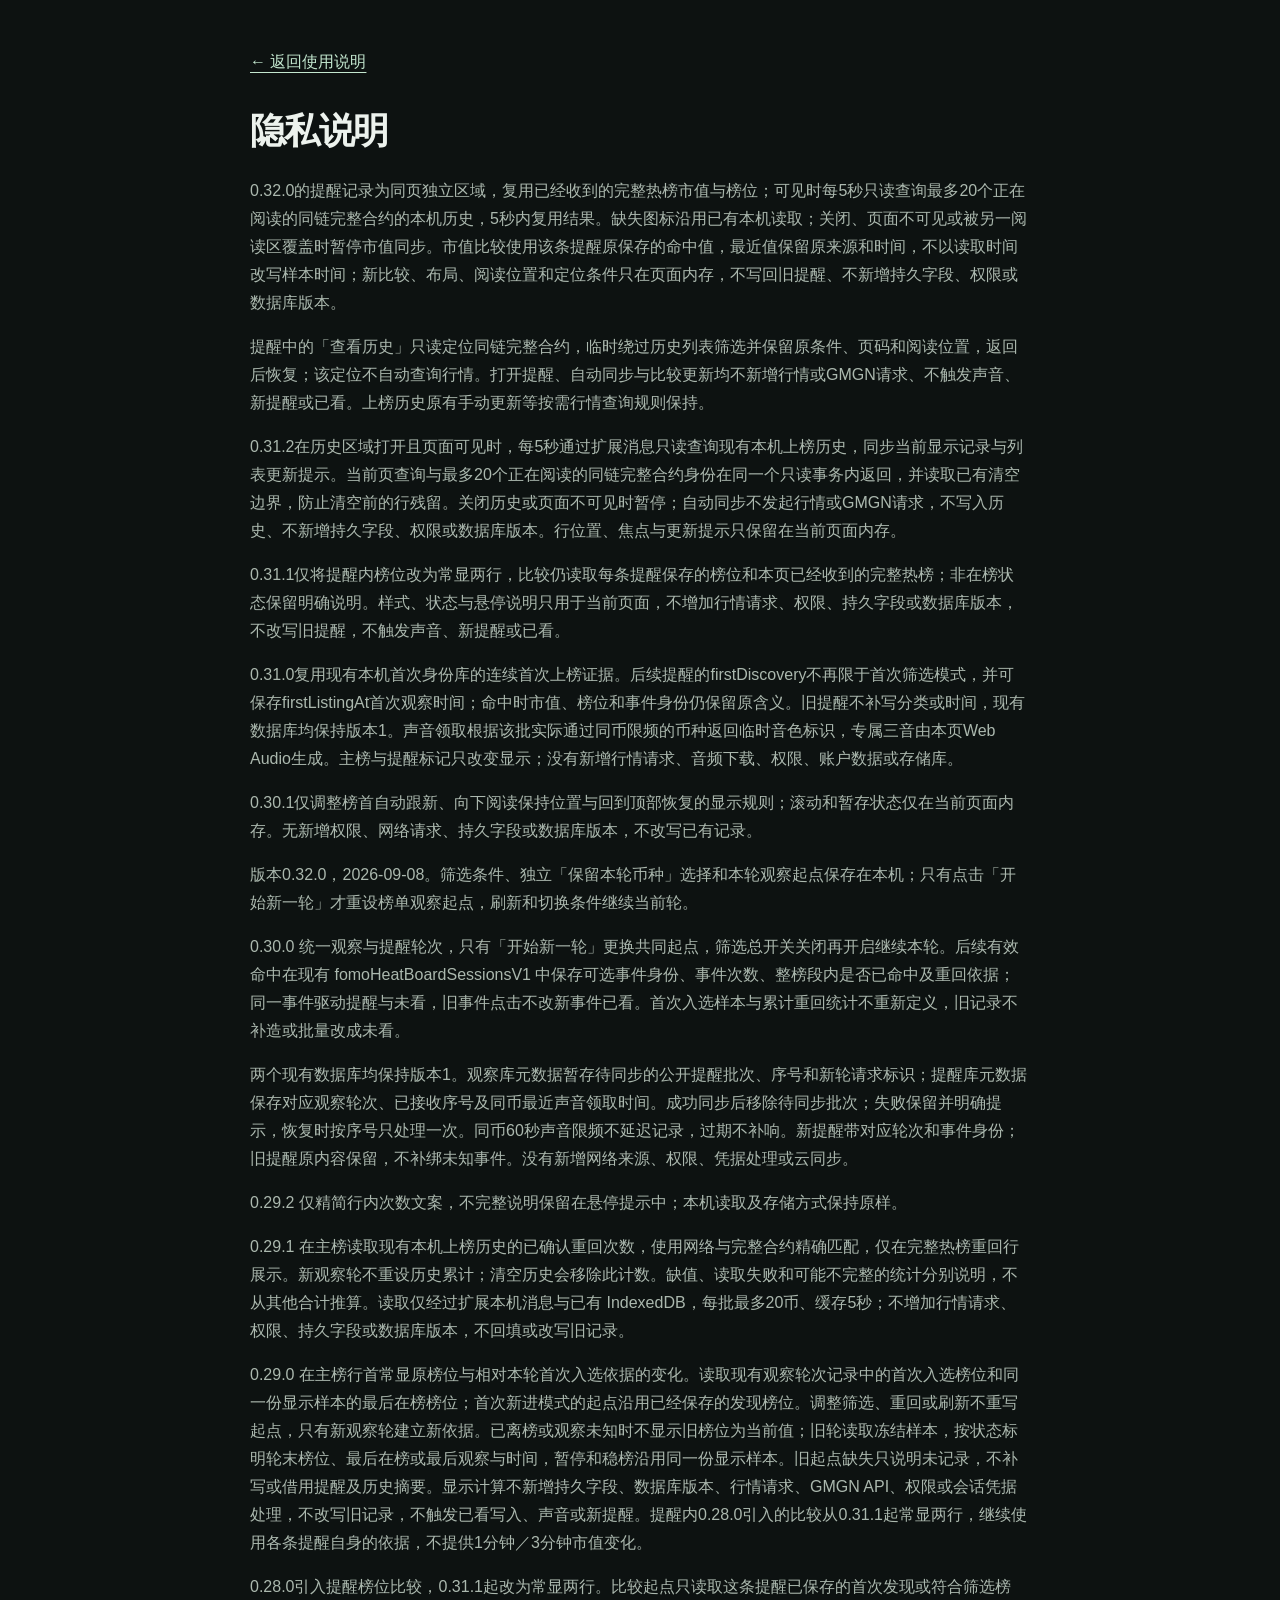
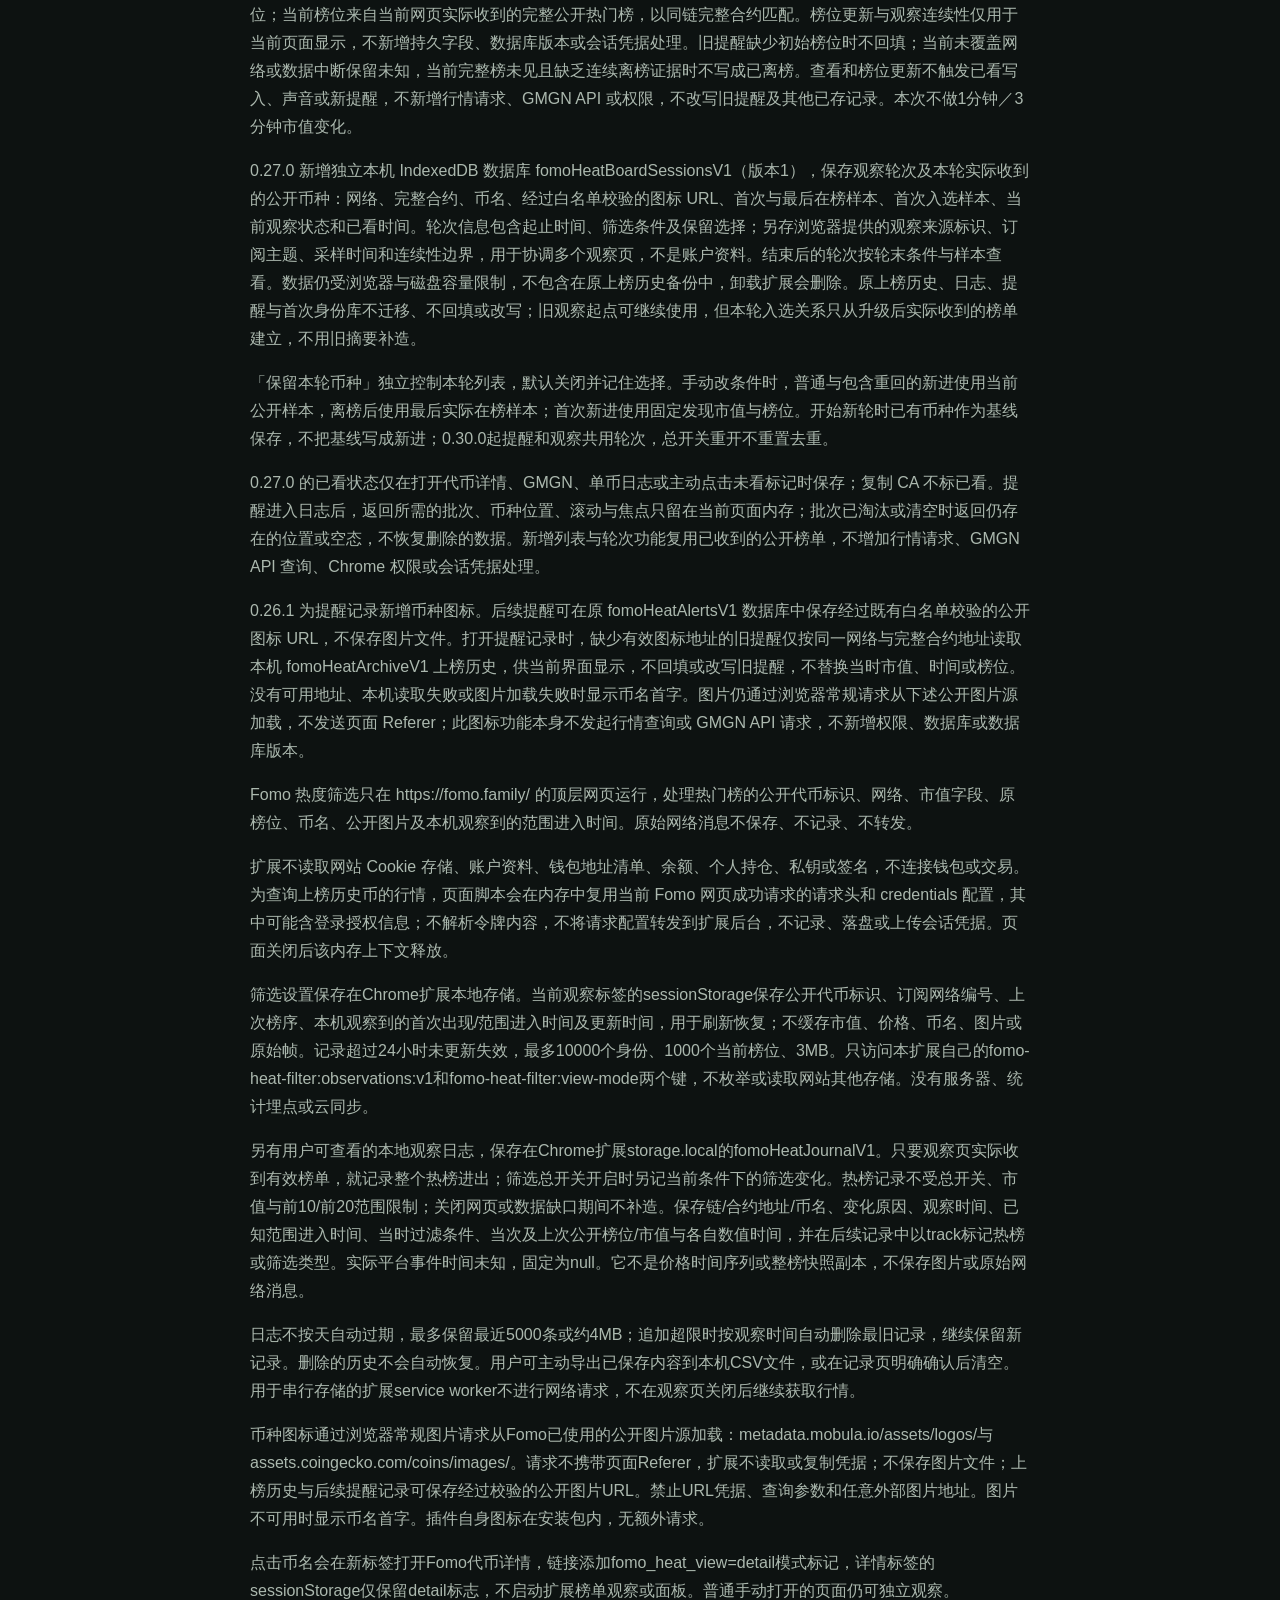
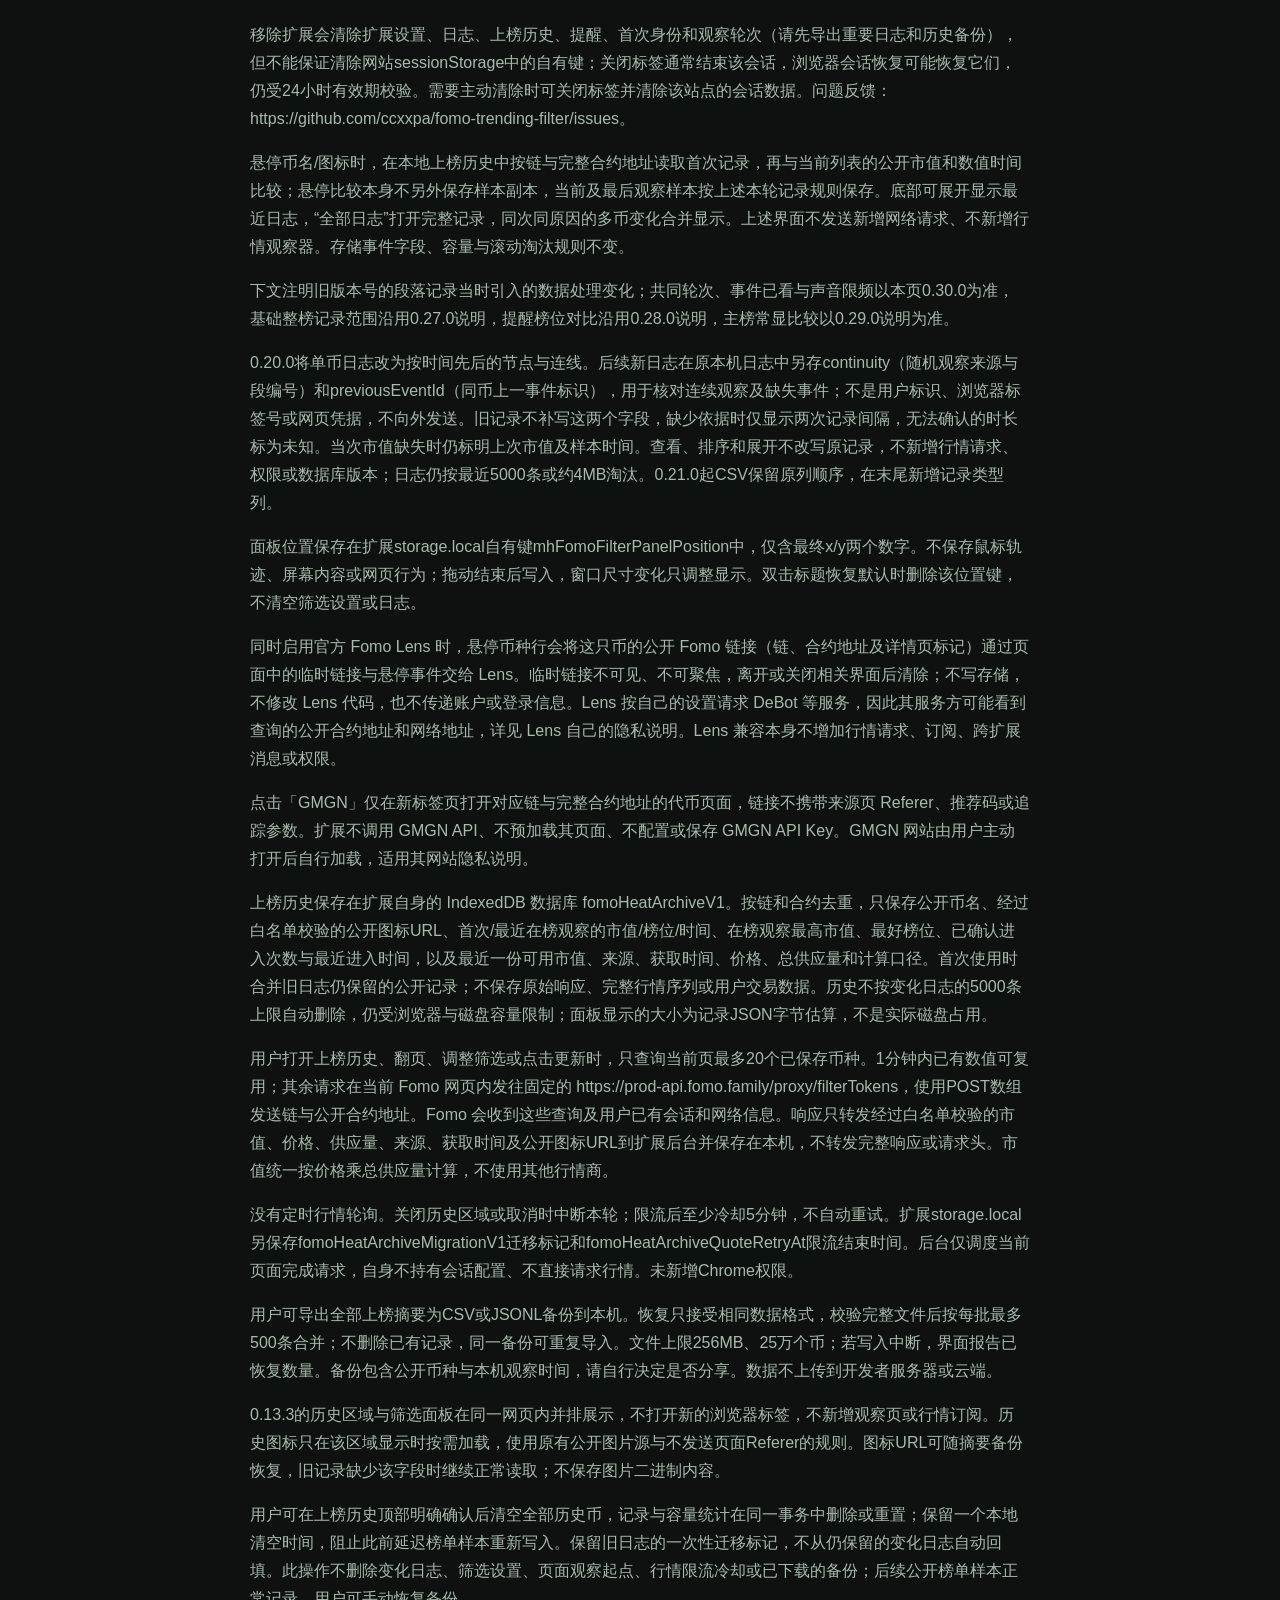
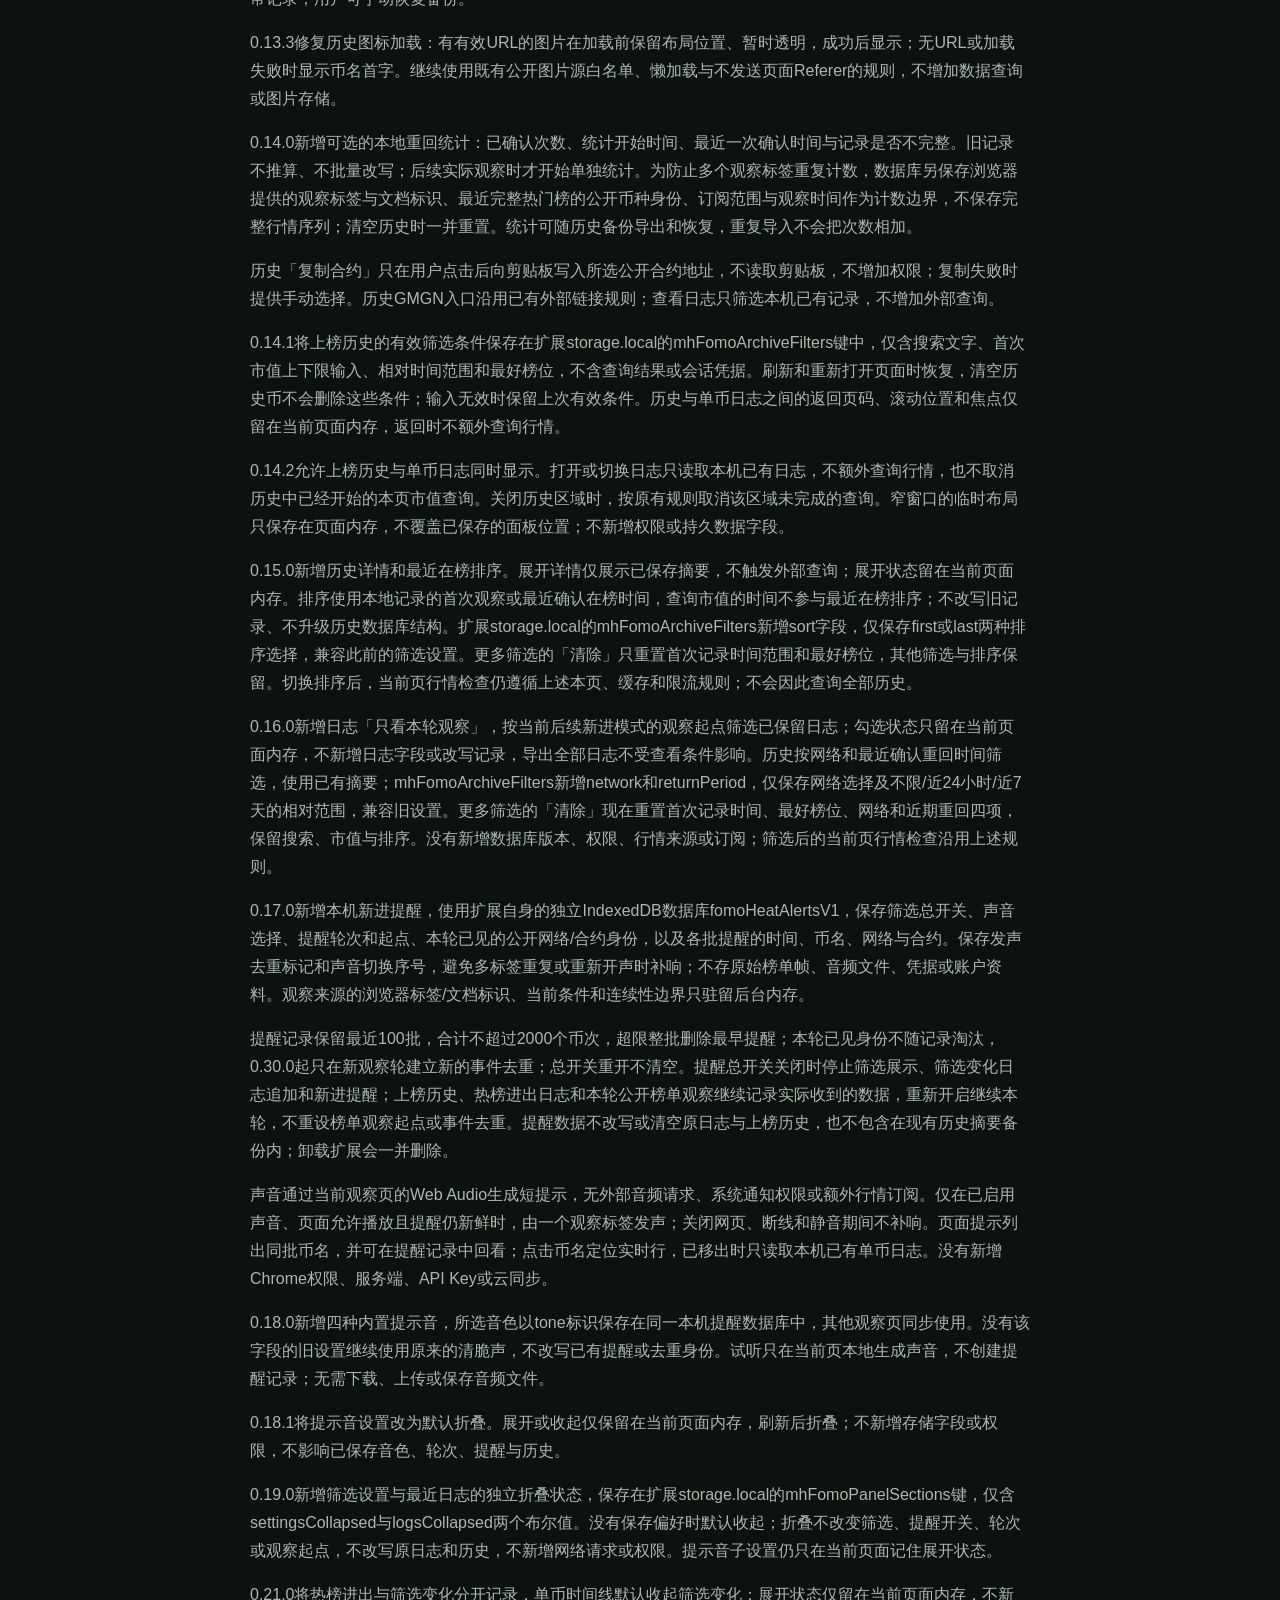
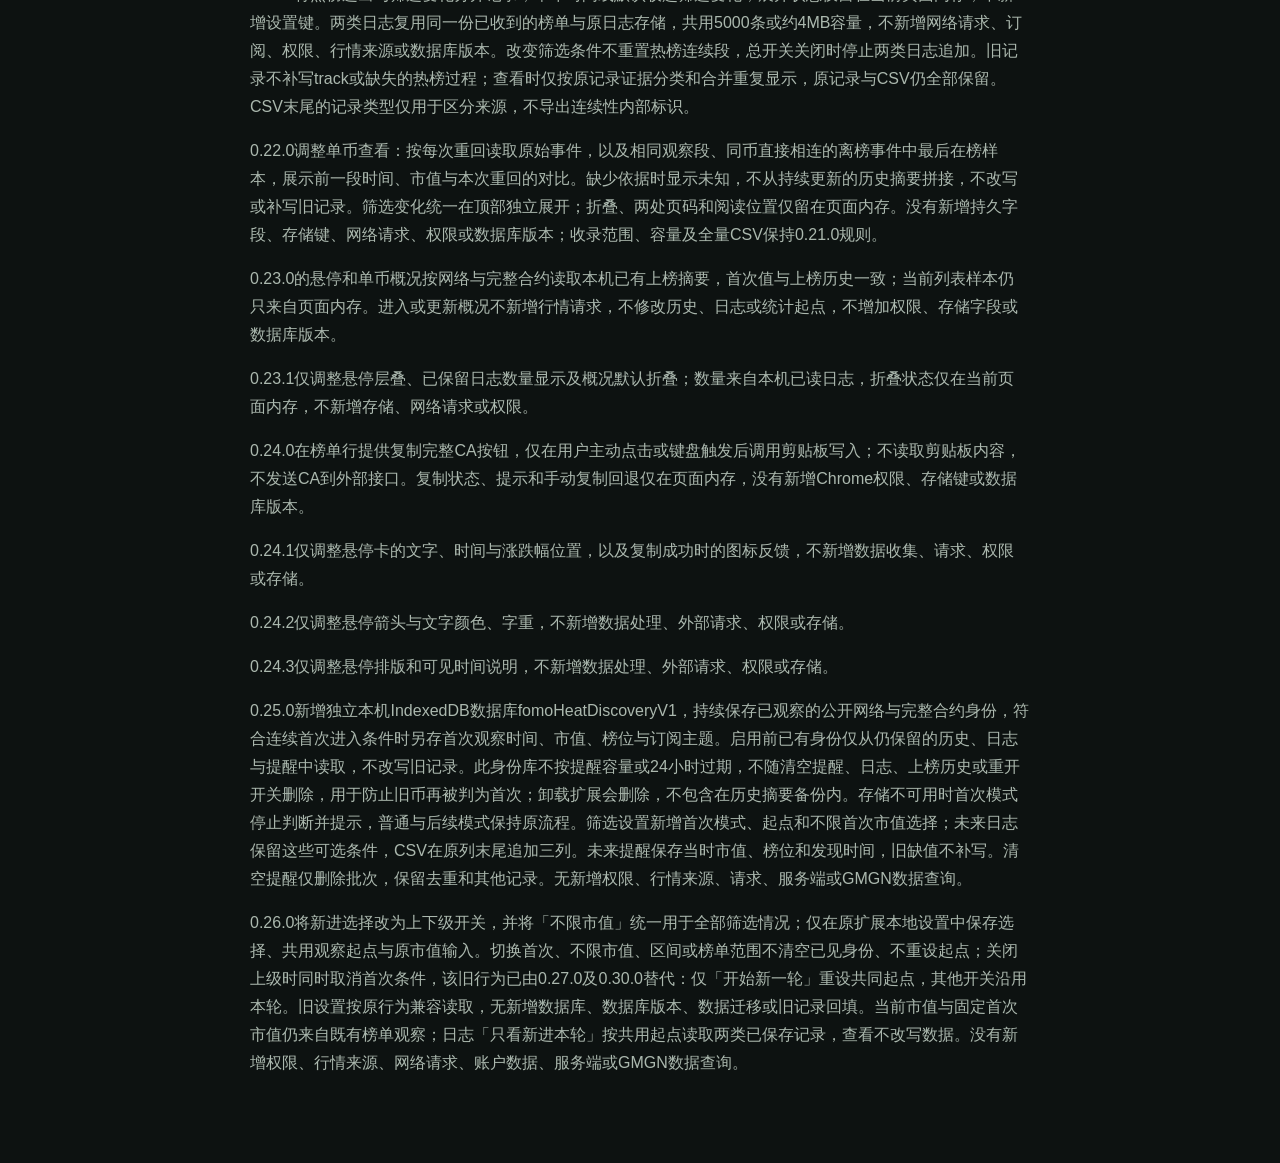
==== commit 53361cbb: "Document 0.32.0 independent reminder reader" ====
--- a/privacy.html
+++ b/privacy.html
@@ -1,9 +1,11 @@
 <!doctype html><html lang="zh-CN"><head><meta charset="utf-8"><meta name="viewport" content="width=device-width,initial-scale=1"><meta name="color-scheme" content="dark"><title>隐私说明 · Fomo 热度筛选</title><link rel="icon" href="assets/icon.svg"><link rel="stylesheet" href="style.css"></head><body><main class="wrap legal"><a href="./">← 返回使用说明</a><h1>隐私说明</h1>
+<p>0.32.0的提醒记录为同页独立区域，复用已经收到的完整热榜市值与榜位；可见时每5秒只读查询最多20个正在阅读的同链完整合约的本机历史，5秒内复用结果。缺失图标沿用已有本机读取；关闭、页面不可见或被另一阅读区覆盖时暂停市值同步。市值比较使用该条提醒原保存的命中值，最近值保留原来源和时间，不以读取时间改写样本时间；新比较、布局、阅读位置和定位条件只在页面内存，不写回旧提醒、不新增持久字段、权限或数据库版本。</p>
+<p>提醒中的「查看历史」只读定位同链完整合约，临时绕过历史列表筛选并保留原条件、页码和阅读位置，返回后恢复；该定位不自动查询行情。打开提醒、自动同步与比较更新均不新增行情或GMGN请求、不触发声音、新提醒或已看。上榜历史原有手动更新等按需行情查询规则保持。</p>
 <p>0.31.2在历史区域打开且页面可见时，每5秒通过扩展消息只读查询现有本机上榜历史，同步当前显示记录与列表更新提示。当前页查询与最多20个正在阅读的同链完整合约身份在同一个只读事务内返回，并读取已有清空边界，防止清空前的行残留。关闭历史或页面不可见时暂停；自动同步不发起行情或GMGN请求，不写入历史、不新增持久字段、权限或数据库版本。行位置、焦点与更新提示只保留在当前页面内存。</p>
 <p>0.31.1仅将提醒内榜位改为常显两行，比较仍读取每条提醒保存的榜位和本页已经收到的完整热榜；非在榜状态保留明确说明。样式、状态与悬停说明只用于当前页面，不增加行情请求、权限、持久字段或数据库版本，不改写旧提醒，不触发声音、新提醒或已看。</p>
 <p>0.31.0复用现有本机首次身份库的连续首次上榜证据。后续提醒的firstDiscovery不再限于首次筛选模式，并可保存firstListingAt首次观察时间；命中时市值、榜位和事件身份仍保留原含义。旧提醒不补写分类或时间，现有数据库均保持版本1。声音领取根据该批实际通过同币限频的币种返回临时音色标识，专属三音由本页Web Audio生成。主榜与提醒标记只改变显示；没有新增行情请求、音频下载、权限、账户数据或存储库。</p>
 <p>0.30.1仅调整榜首自动跟新、向下阅读保持位置与回到顶部恢复的显示规则；滚动和暂存状态仅在当前页面内存。无新增权限、网络请求、持久字段或数据库版本，不改写已有记录。</p>
-<p>版本0.31.2，2026-09-08。筛选条件、独立「保留本轮币种」选择和本轮观察起点保存在本机；只有点击「开始新一轮」才重设榜单观察起点，刷新和切换条件继续当前轮。</p>
+<p>版本0.32.0，2026-09-08。筛选条件、独立「保留本轮币种」选择和本轮观察起点保存在本机；只有点击「开始新一轮」才重设榜单观察起点，刷新和切换条件继续当前轮。</p>
 <p>0.30.0 统一观察与提醒轮次，只有「开始新一轮」更换共同起点，筛选总开关关闭再开启继续本轮。后续有效命中在现有 fomoHeatBoardSessionsV1 中保存可选事件身份、事件次数、整榜段内是否已命中及重回依据；同一事件驱动提醒与未看，旧事件点击不改新事件已看。首次入选样本与累计重回统计不重新定义，旧记录不补造或批量改成未看。</p>
 <p>两个现有数据库均保持版本1。观察库元数据暂存待同步的公开提醒批次、序号和新轮请求标识；提醒库元数据保存对应观察轮次、已接收序号及同币最近声音领取时间。成功同步后移除待同步批次；失败保留并明确提示，恢复时按序号只处理一次。同币60秒声音限频不延迟记录，过期不补响。新提醒带对应轮次和事件身份；旧提醒原内容保留，不补绑未知事件。没有新增网络来源、权限、凭据处理或云同步。</p>
 <p>0.29.2 仅精简行内次数文案，不完整说明保留在悬停提示中；本机读取及存储方式保持原样。</p>
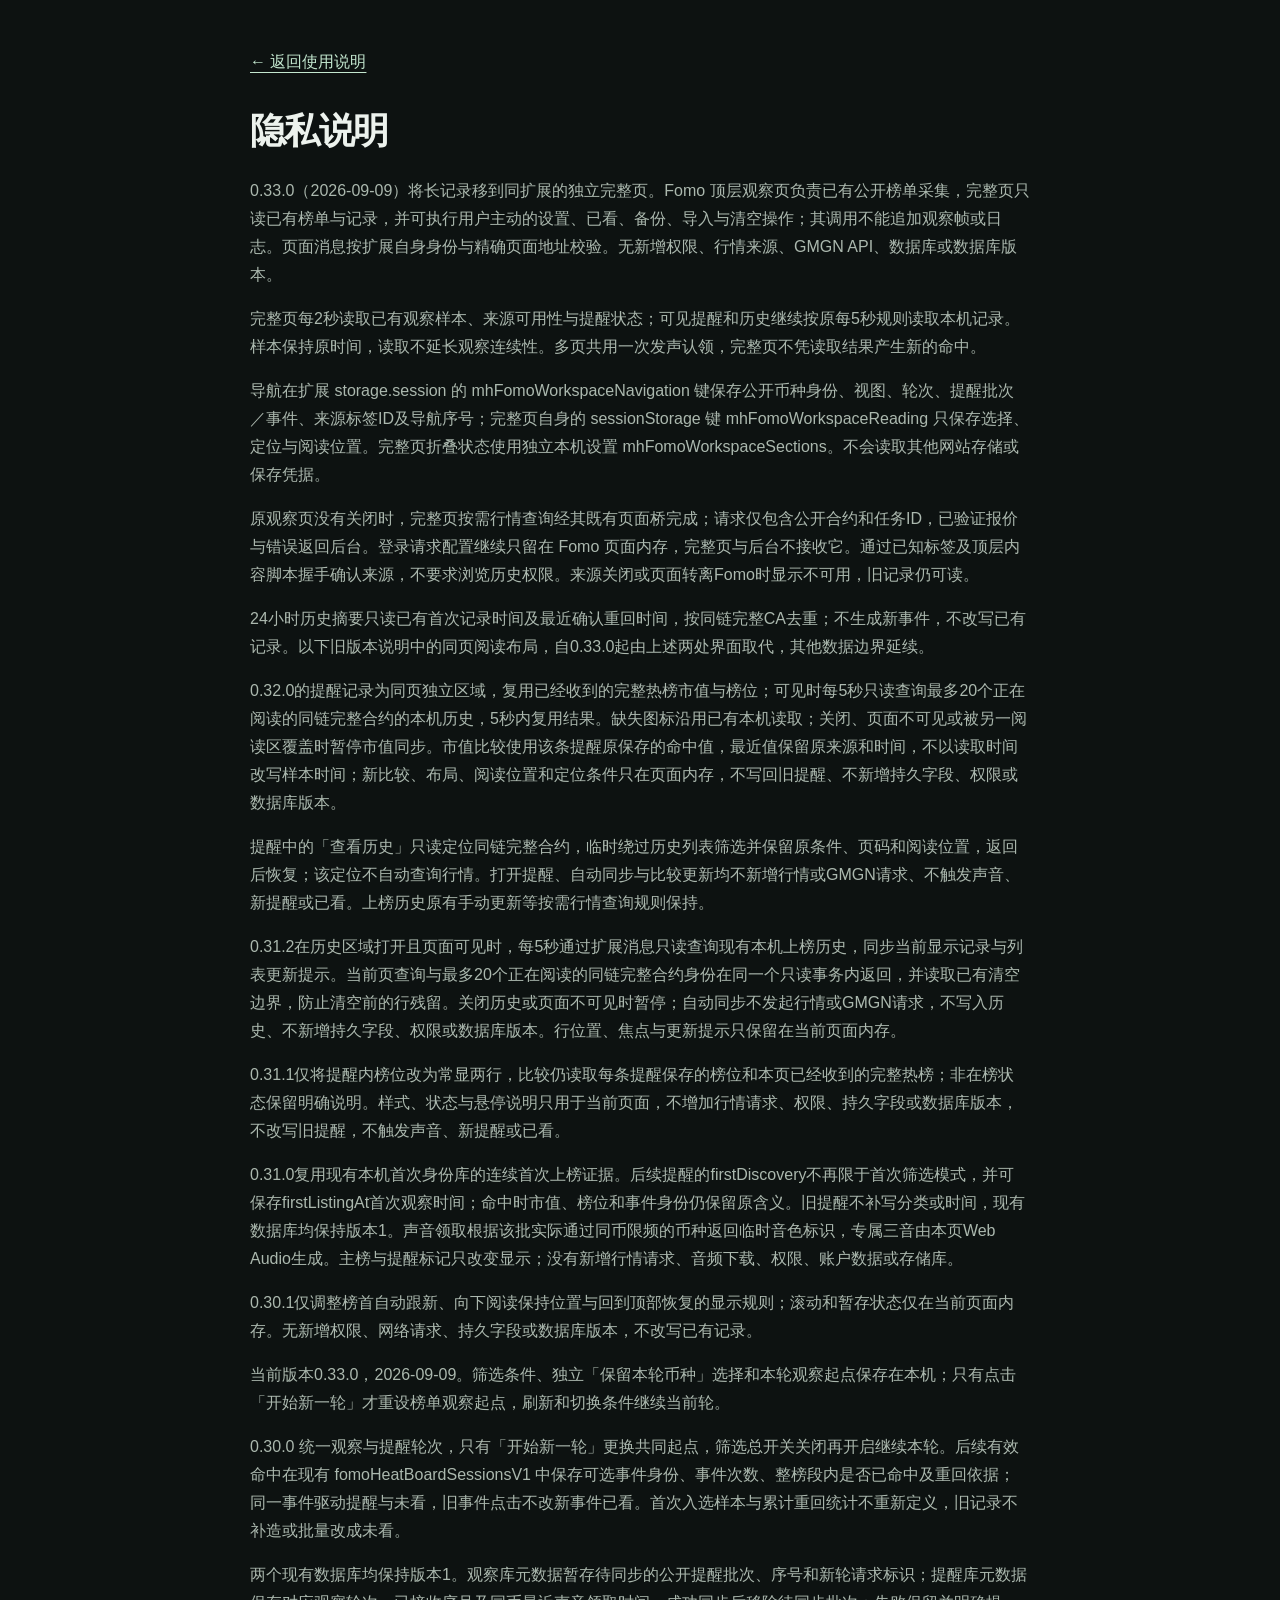
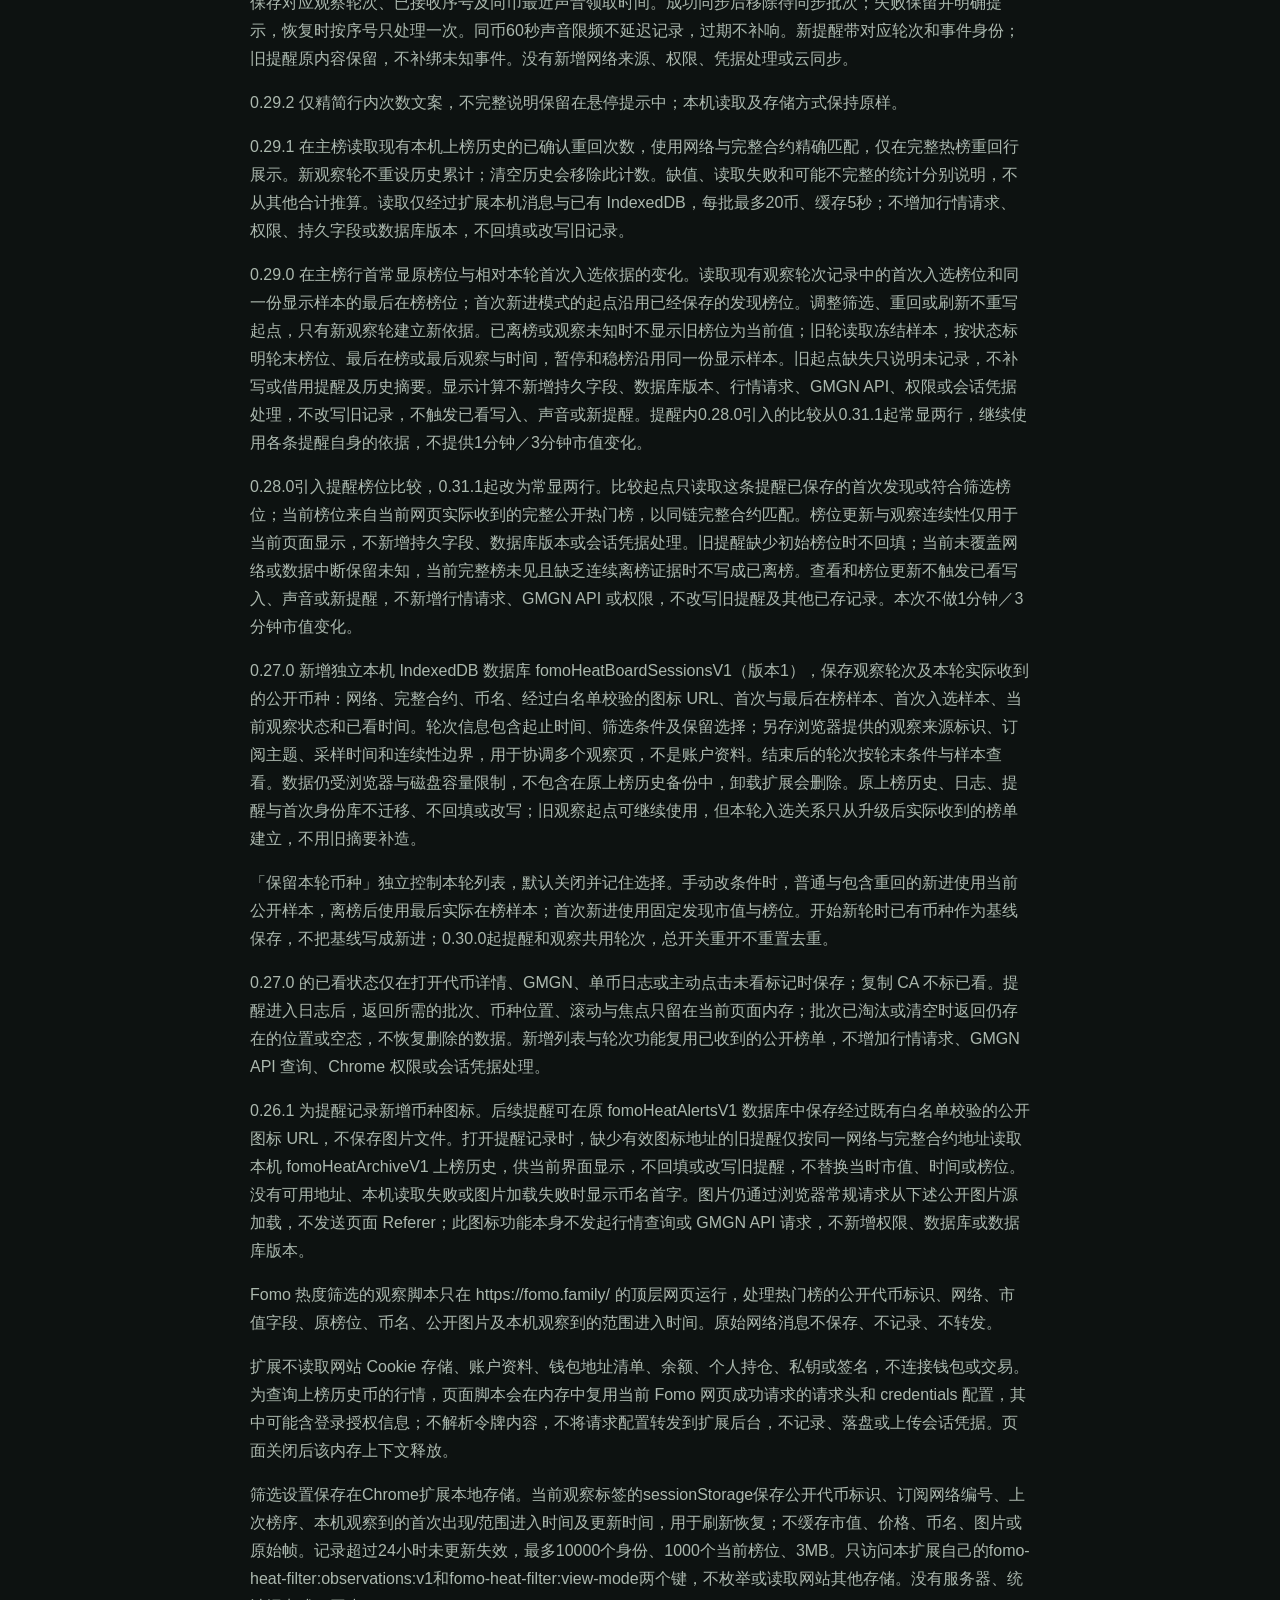
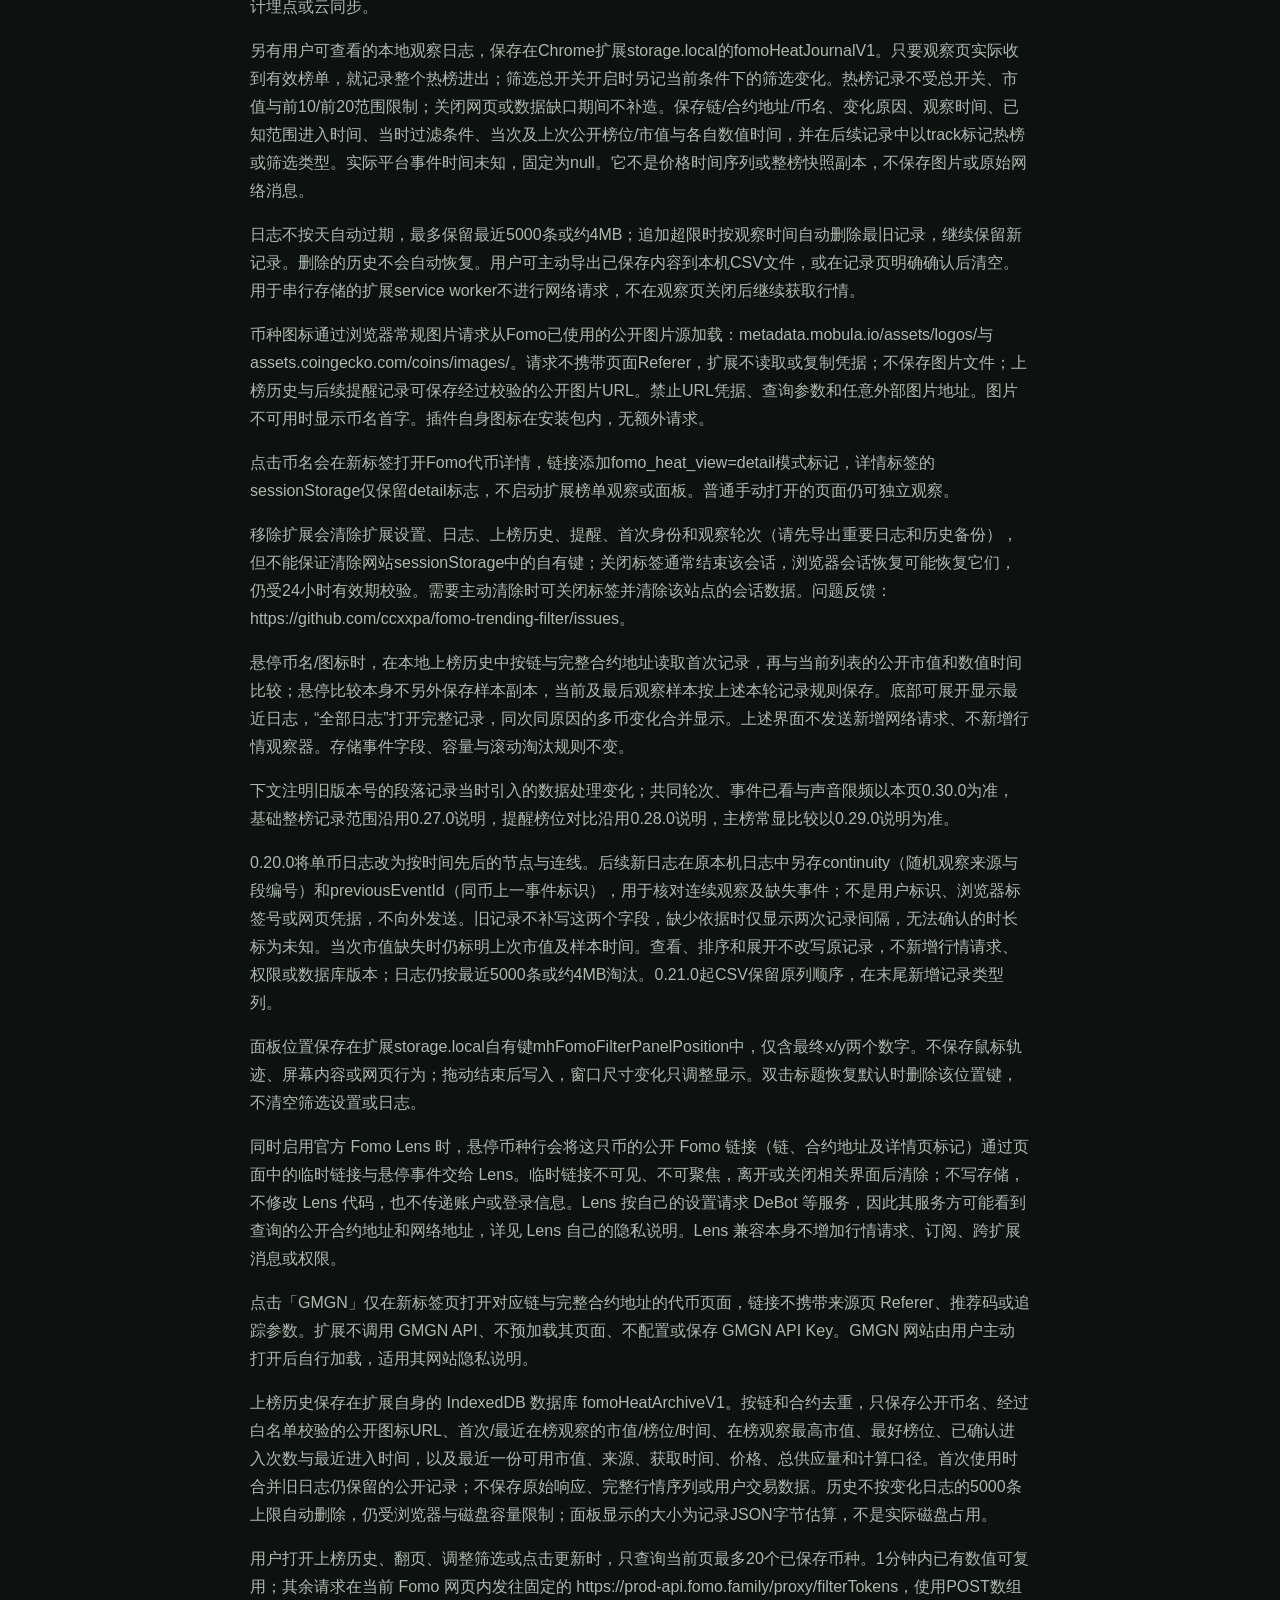
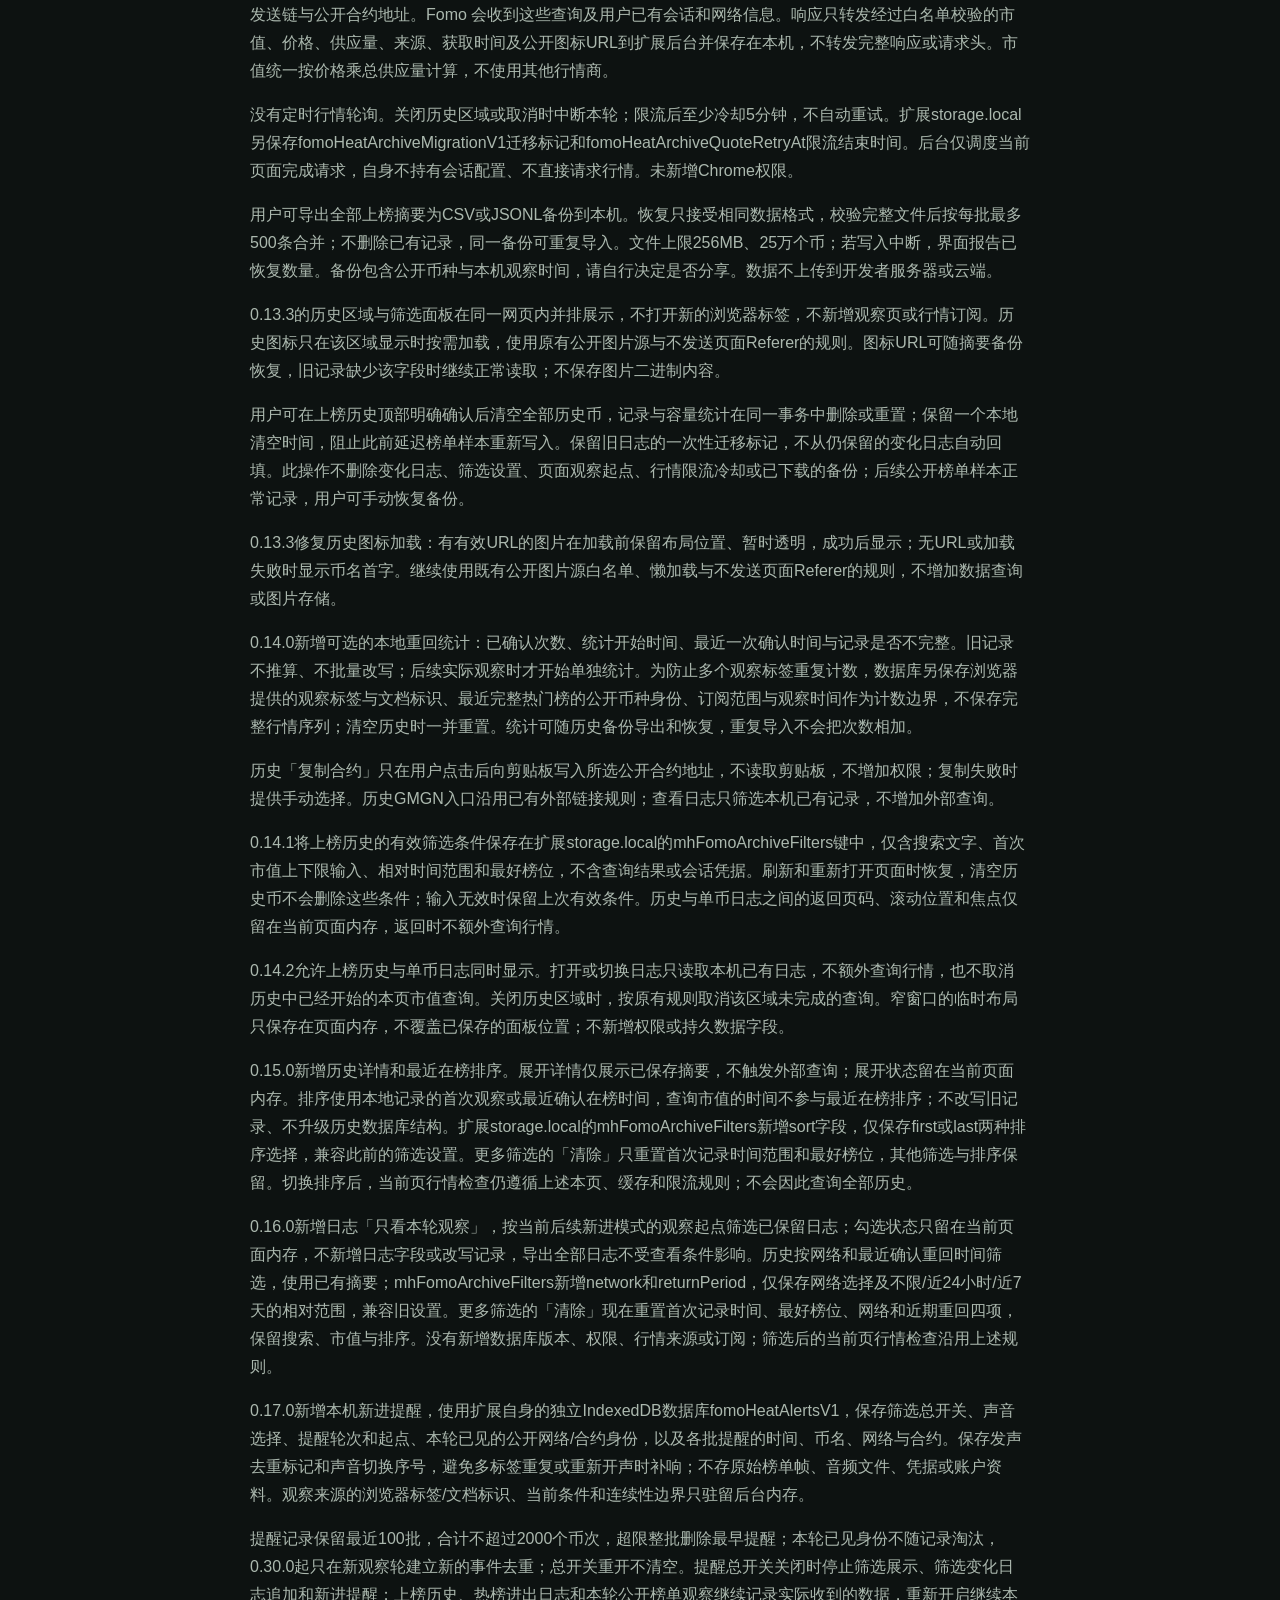
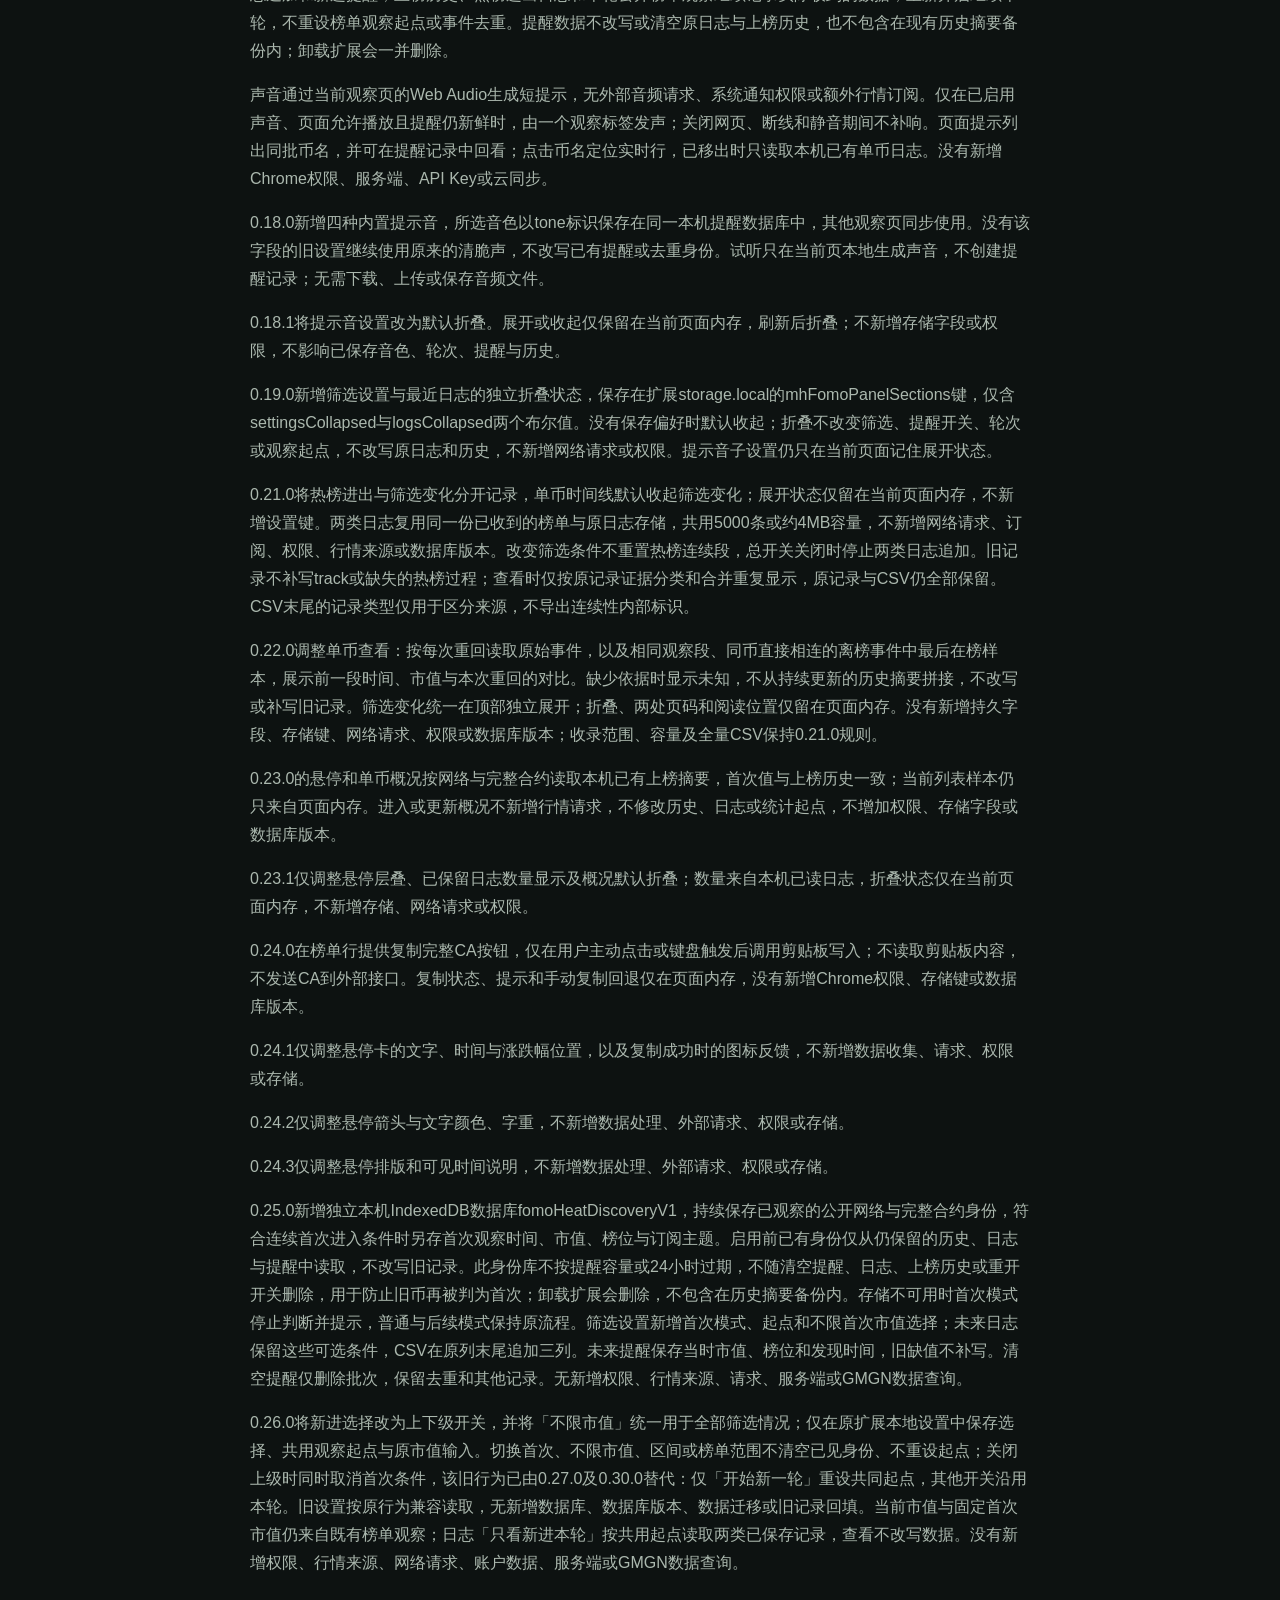
==== commit f38679cf: "Document the 0.33.0 two-surface workspace" ====
--- a/privacy.html
+++ b/privacy.html
@@ -1,11 +1,16 @@
 <!doctype html><html lang="zh-CN"><head><meta charset="utf-8"><meta name="viewport" content="width=device-width,initial-scale=1"><meta name="color-scheme" content="dark"><title>隐私说明 · Fomo 热度筛选</title><link rel="icon" href="assets/icon.svg"><link rel="stylesheet" href="style.css"></head><body><main class="wrap legal"><a href="./">← 返回使用说明</a><h1>隐私说明</h1>
+<p>0.33.0（2026-09-09）将长记录移到同扩展的独立完整页。Fomo 顶层观察页负责已有公开榜单采集，完整页只读已有榜单与记录，并可执行用户主动的设置、已看、备份、导入与清空操作；其调用不能追加观察帧或日志。页面消息按扩展自身身份与精确页面地址校验。无新增权限、行情来源、GMGN API、数据库或数据库版本。</p>
+<p>完整页每2秒读取已有观察样本、来源可用性与提醒状态；可见提醒和历史继续按原每5秒规则读取本机记录。样本保持原时间，读取不延长观察连续性。多页共用一次发声认领，完整页不凭读取结果产生新的命中。</p>
+<p>导航在扩展 storage.session 的 mhFomoWorkspaceNavigation 键保存公开币种身份、视图、轮次、提醒批次／事件、来源标签ID及导航序号；完整页自身的 sessionStorage 键 mhFomoWorkspaceReading 只保存选择、定位与阅读位置。完整页折叠状态使用独立本机设置 mhFomoWorkspaceSections。不会读取其他网站存储或保存凭据。</p>
+<p>原观察页没有关闭时，完整页按需行情查询经其既有页面桥完成；请求仅包含公开合约和任务ID，已验证报价与错误返回后台。登录请求配置继续只留在 Fomo 页面内存，完整页与后台不接收它。通过已知标签及顶层内容脚本握手确认来源，不要求浏览历史权限。来源关闭或页面转离Fomo时显示不可用，旧记录仍可读。</p>
+<p>24小时历史摘要只读已有首次记录时间及最近确认重回时间，按同链完整CA去重；不生成新事件，不改写已有记录。以下旧版本说明中的同页阅读布局，自0.33.0起由上述两处界面取代，其他数据边界延续。</p>
 <p>0.32.0的提醒记录为同页独立区域，复用已经收到的完整热榜市值与榜位；可见时每5秒只读查询最多20个正在阅读的同链完整合约的本机历史，5秒内复用结果。缺失图标沿用已有本机读取；关闭、页面不可见或被另一阅读区覆盖时暂停市值同步。市值比较使用该条提醒原保存的命中值，最近值保留原来源和时间，不以读取时间改写样本时间；新比较、布局、阅读位置和定位条件只在页面内存，不写回旧提醒、不新增持久字段、权限或数据库版本。</p>
 <p>提醒中的「查看历史」只读定位同链完整合约，临时绕过历史列表筛选并保留原条件、页码和阅读位置，返回后恢复；该定位不自动查询行情。打开提醒、自动同步与比较更新均不新增行情或GMGN请求、不触发声音、新提醒或已看。上榜历史原有手动更新等按需行情查询规则保持。</p>
 <p>0.31.2在历史区域打开且页面可见时，每5秒通过扩展消息只读查询现有本机上榜历史，同步当前显示记录与列表更新提示。当前页查询与最多20个正在阅读的同链完整合约身份在同一个只读事务内返回，并读取已有清空边界，防止清空前的行残留。关闭历史或页面不可见时暂停；自动同步不发起行情或GMGN请求，不写入历史、不新增持久字段、权限或数据库版本。行位置、焦点与更新提示只保留在当前页面内存。</p>
 <p>0.31.1仅将提醒内榜位改为常显两行，比较仍读取每条提醒保存的榜位和本页已经收到的完整热榜；非在榜状态保留明确说明。样式、状态与悬停说明只用于当前页面，不增加行情请求、权限、持久字段或数据库版本，不改写旧提醒，不触发声音、新提醒或已看。</p>
 <p>0.31.0复用现有本机首次身份库的连续首次上榜证据。后续提醒的firstDiscovery不再限于首次筛选模式，并可保存firstListingAt首次观察时间；命中时市值、榜位和事件身份仍保留原含义。旧提醒不补写分类或时间，现有数据库均保持版本1。声音领取根据该批实际通过同币限频的币种返回临时音色标识，专属三音由本页Web Audio生成。主榜与提醒标记只改变显示；没有新增行情请求、音频下载、权限、账户数据或存储库。</p>
 <p>0.30.1仅调整榜首自动跟新、向下阅读保持位置与回到顶部恢复的显示规则；滚动和暂存状态仅在当前页面内存。无新增权限、网络请求、持久字段或数据库版本，不改写已有记录。</p>
-<p>版本0.32.0，2026-09-08。筛选条件、独立「保留本轮币种」选择和本轮观察起点保存在本机；只有点击「开始新一轮」才重设榜单观察起点，刷新和切换条件继续当前轮。</p>
+<p>当前版本0.33.0，2026-09-09。筛选条件、独立「保留本轮币种」选择和本轮观察起点保存在本机；只有点击「开始新一轮」才重设榜单观察起点，刷新和切换条件继续当前轮。</p>
 <p>0.30.0 统一观察与提醒轮次，只有「开始新一轮」更换共同起点，筛选总开关关闭再开启继续本轮。后续有效命中在现有 fomoHeatBoardSessionsV1 中保存可选事件身份、事件次数、整榜段内是否已命中及重回依据；同一事件驱动提醒与未看，旧事件点击不改新事件已看。首次入选样本与累计重回统计不重新定义，旧记录不补造或批量改成未看。</p>
 <p>两个现有数据库均保持版本1。观察库元数据暂存待同步的公开提醒批次、序号和新轮请求标识；提醒库元数据保存对应观察轮次、已接收序号及同币最近声音领取时间。成功同步后移除待同步批次；失败保留并明确提示，恢复时按序号只处理一次。同币60秒声音限频不延迟记录，过期不补响。新提醒带对应轮次和事件身份；旧提醒原内容保留，不补绑未知事件。没有新增网络来源、权限、凭据处理或云同步。</p>
 <p>0.29.2 仅精简行内次数文案，不完整说明保留在悬停提示中；本机读取及存储方式保持原样。</p>
@@ -16,7 +21,7 @@
 <p>「保留本轮币种」独立控制本轮列表，默认关闭并记住选择。手动改条件时，普通与包含重回的新进使用当前公开样本，离榜后使用最后实际在榜样本；首次新进使用固定发现市值与榜位。开始新轮时已有币种作为基线保存，不把基线写成新进；0.30.0起提醒和观察共用轮次，总开关重开不重置去重。</p>
 <p>0.27.0 的已看状态仅在打开代币详情、GMGN、单币日志或主动点击未看标记时保存；复制 CA 不标已看。提醒进入日志后，返回所需的批次、币种位置、滚动与焦点只留在当前页面内存；批次已淘汰或清空时返回仍存在的位置或空态，不恢复删除的数据。新增列表与轮次功能复用已收到的公开榜单，不增加行情请求、GMGN API 查询、Chrome 权限或会话凭据处理。</p>
 <p>0.26.1 为提醒记录新增币种图标。后续提醒可在原 fomoHeatAlertsV1 数据库中保存经过既有白名单校验的公开图标 URL，不保存图片文件。打开提醒记录时，缺少有效图标地址的旧提醒仅按同一网络与完整合约地址读取本机 fomoHeatArchiveV1 上榜历史，供当前界面显示，不回填或改写旧提醒，不替换当时市值、时间或榜位。没有可用地址、本机读取失败或图片加载失败时显示币名首字。图片仍通过浏览器常规请求从下述公开图片源加载，不发送页面 Referer；此图标功能本身不发起行情查询或 GMGN API 请求，不新增权限、数据库或数据库版本。</p>
-<p>Fomo 热度筛选只在 https://fomo.family/ 的顶层网页运行，处理热门榜的公开代币标识、网络、市值字段、原榜位、币名、公开图片及本机观察到的范围进入时间。原始网络消息不保存、不记录、不转发。</p>
+<p>Fomo 热度筛选的观察脚本只在 https://fomo.family/ 的顶层网页运行，处理热门榜的公开代币标识、网络、市值字段、原榜位、币名、公开图片及本机观察到的范围进入时间。原始网络消息不保存、不记录、不转发。</p>
 <p>扩展不读取网站 Cookie 存储、账户资料、钱包地址清单、余额、个人持仓、私钥或签名，不连接钱包或交易。为查询上榜历史币的行情，页面脚本会在内存中复用当前 Fomo 网页成功请求的请求头和 credentials 配置，其中可能含登录授权信息；不解析令牌内容，不将请求配置转发到扩展后台，不记录、落盘或上传会话凭据。页面关闭后该内存上下文释放。</p>
 <p>筛选设置保存在Chrome扩展本地存储。当前观察标签的sessionStorage保存公开代币标识、订阅网络编号、上次榜序、本机观察到的首次出现/范围进入时间及更新时间，用于刷新恢复；不缓存市值、价格、币名、图片或原始帧。记录超过24小时未更新失效，最多10000个身份、1000个当前榜位、3MB。只访问本扩展自己的fomo-heat-filter:observations:v1和fomo-heat-filter:view-mode两个键，不枚举或读取网站其他存储。没有服务器、统计埋点或云同步。</p>
 <p>另有用户可查看的本地观察日志，保存在Chrome扩展storage.local的fomoHeatJournalV1。只要观察页实际收到有效榜单，就记录整个热榜进出；筛选总开关开启时另记当前条件下的筛选变化。热榜记录不受总开关、市值与前10/前20范围限制；关闭网页或数据缺口期间不补造。保存链/合约地址/币名、变化原因、观察时间、已知范围进入时间、当时过滤条件、当次及上次公开榜位/市值与各自数值时间，并在后续记录中以track标记热榜或筛选类型。实际平台事件时间未知，固定为null。它不是价格时间序列或整榜快照副本，不保存图片或原始网络消息。</p>
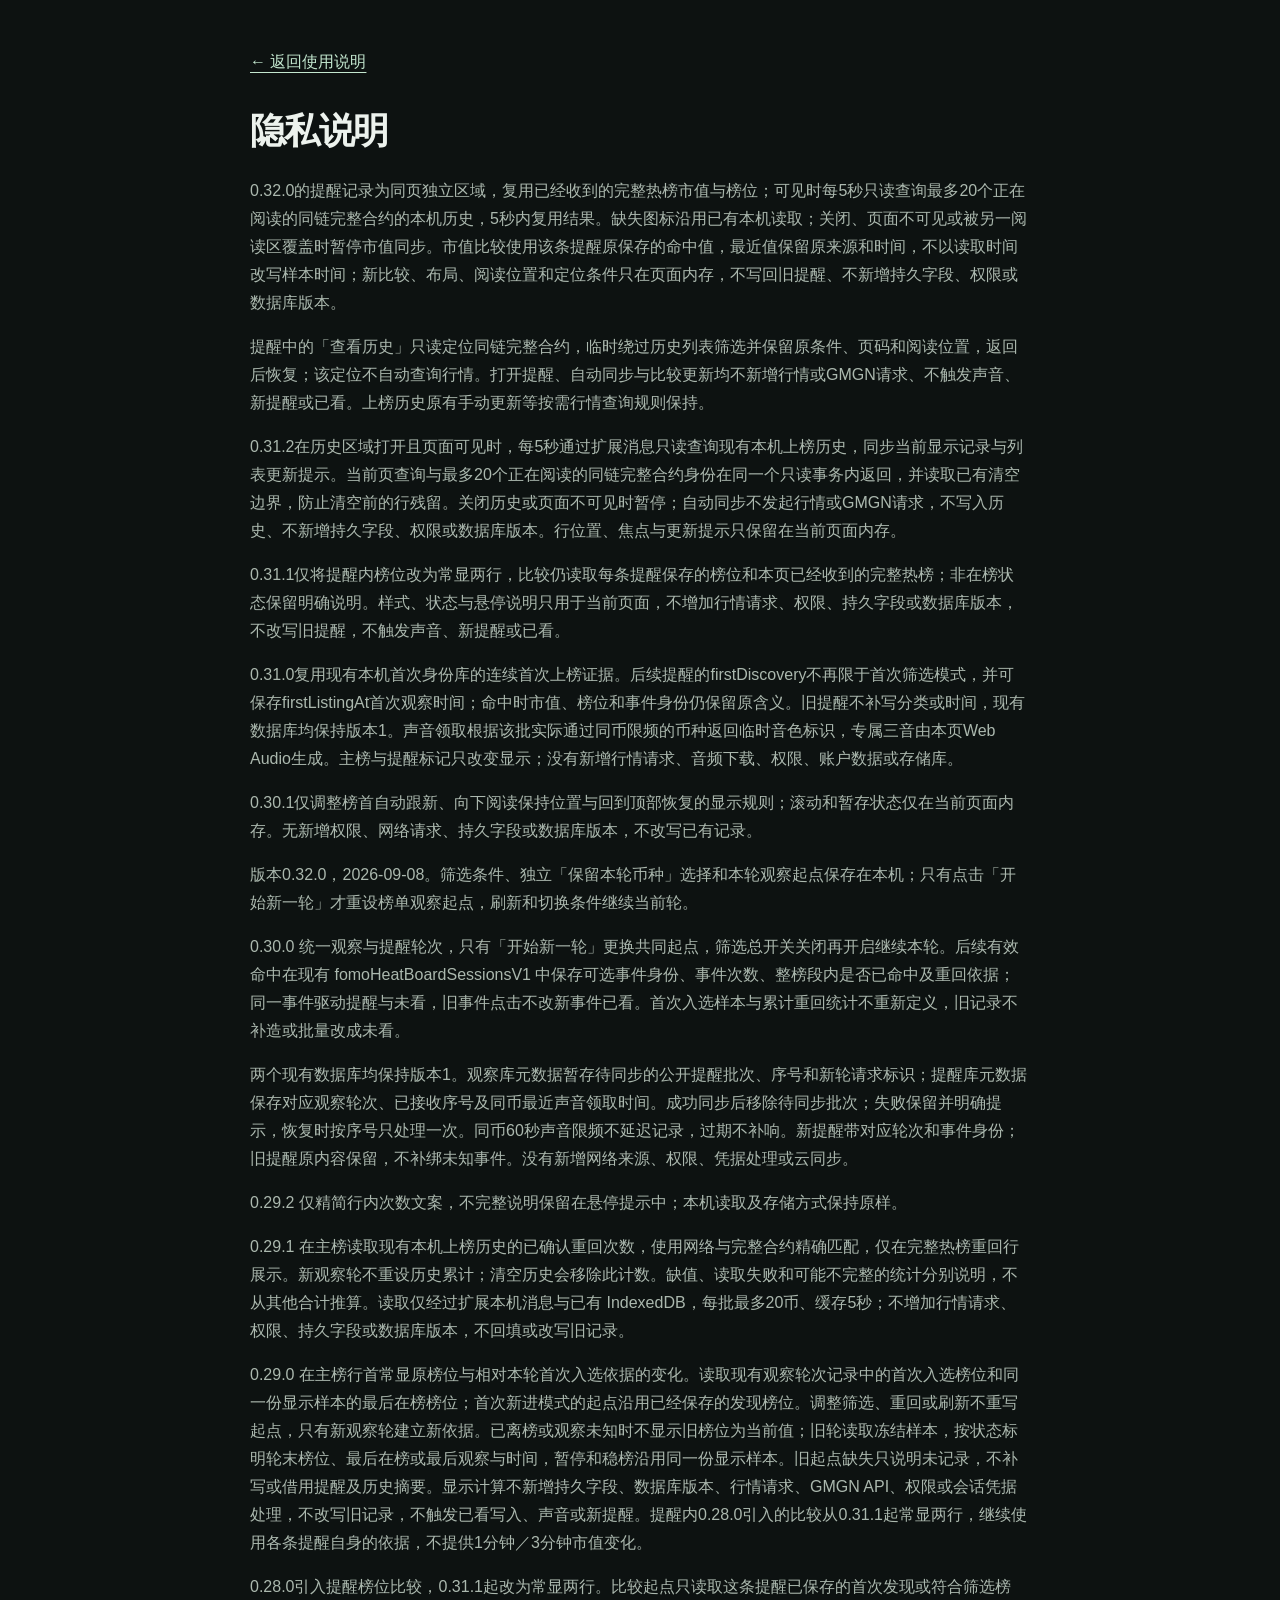
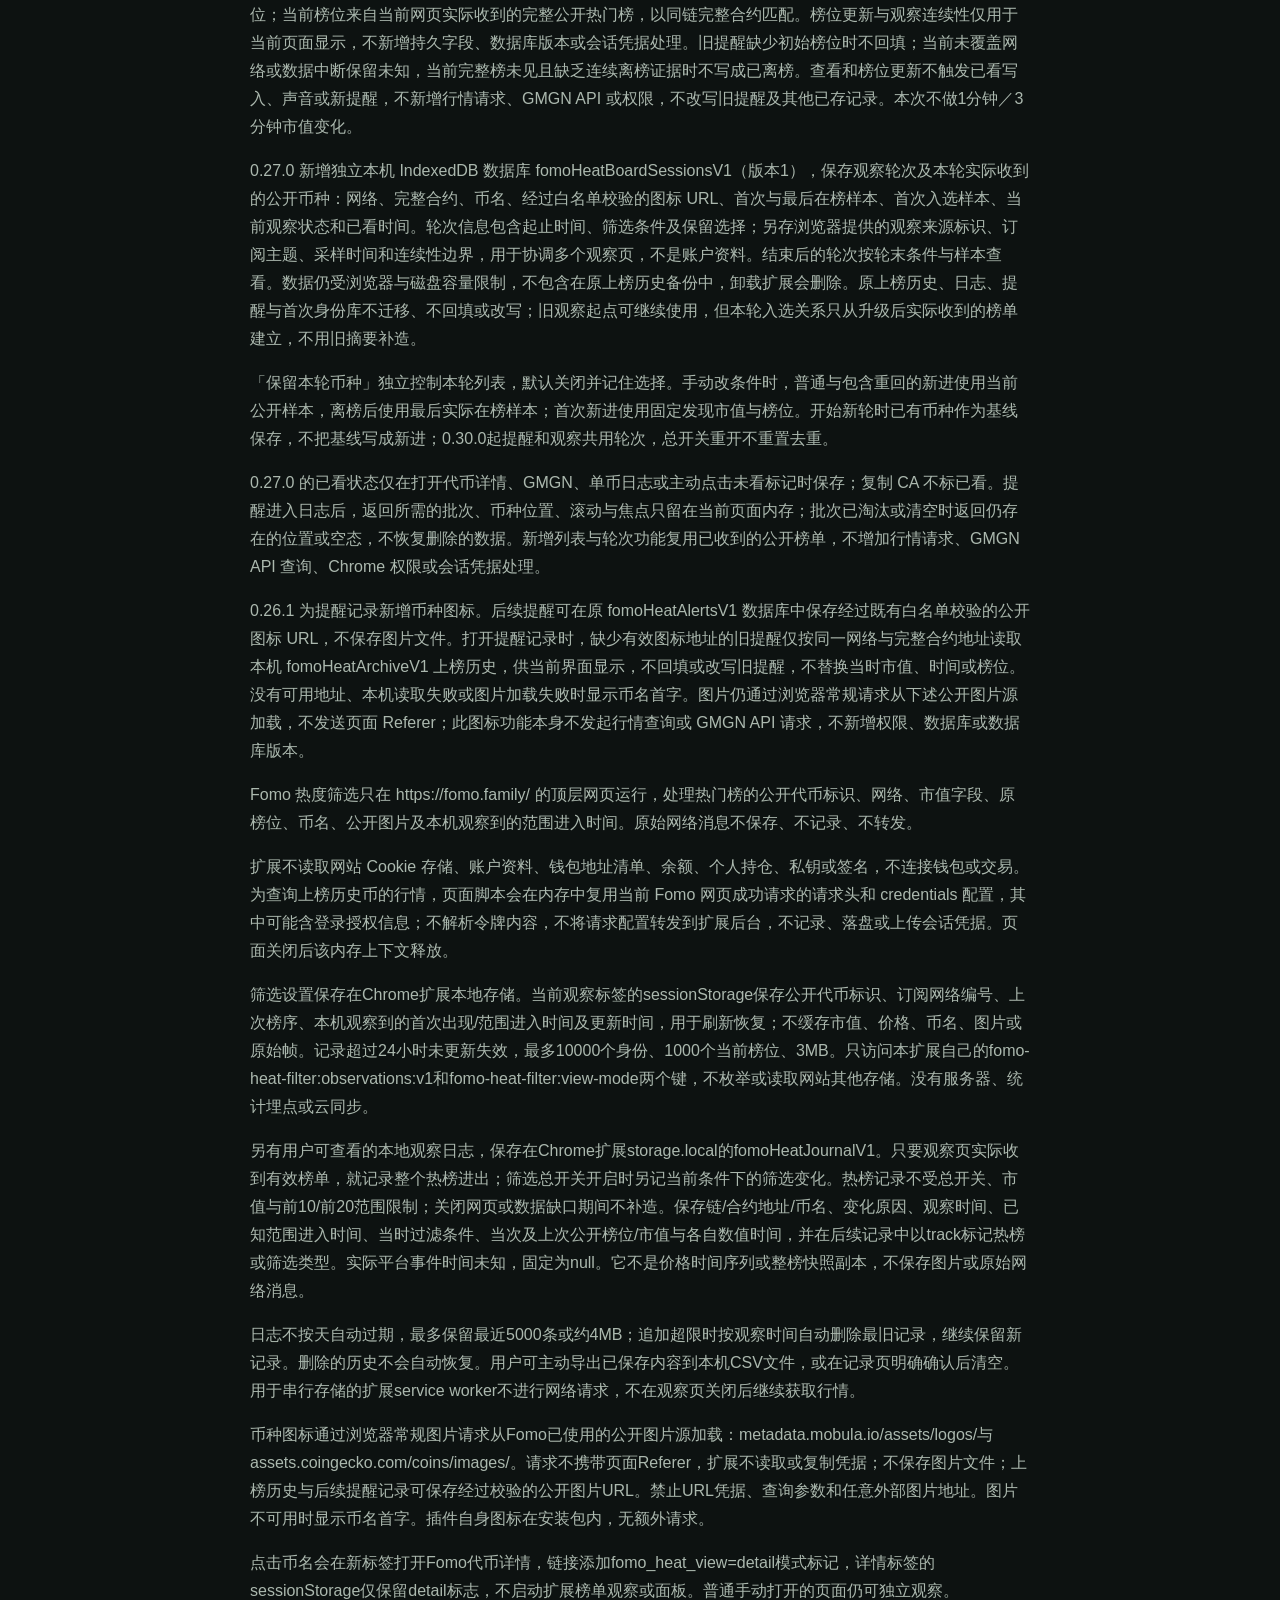
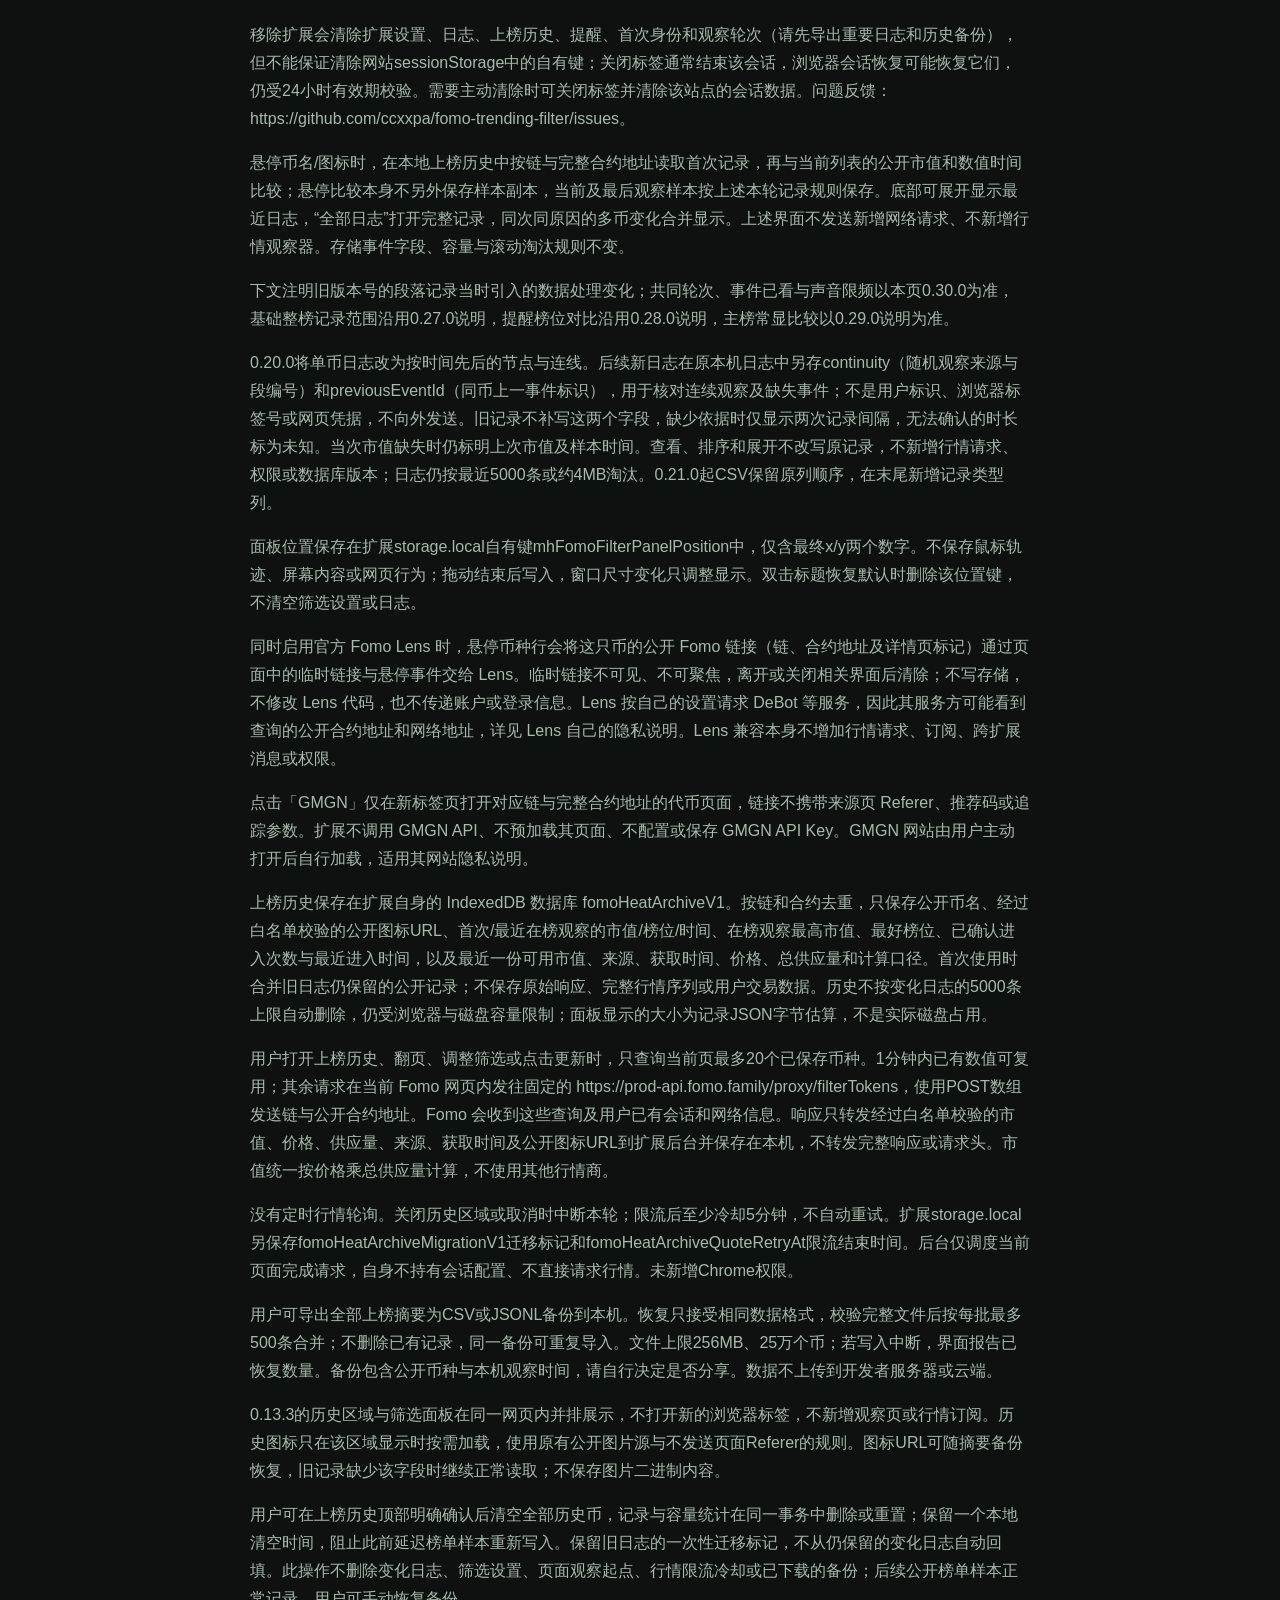
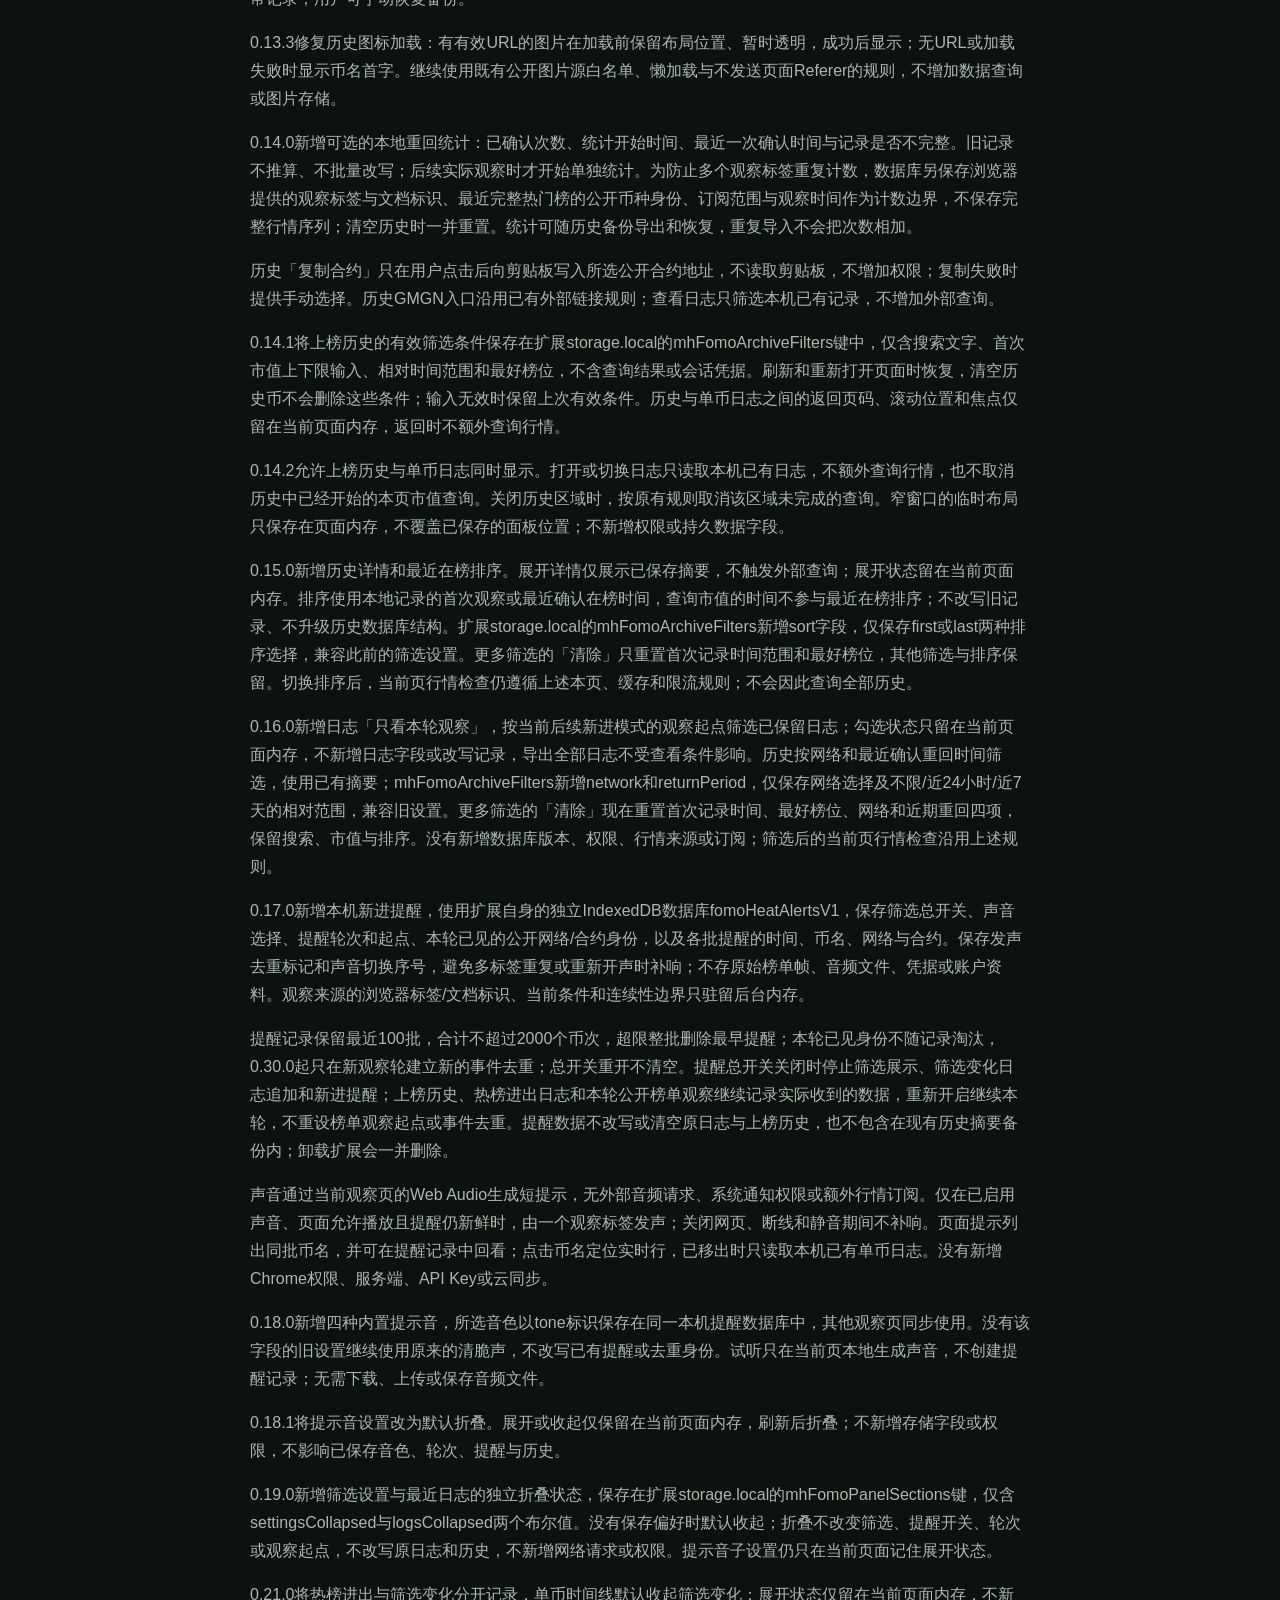
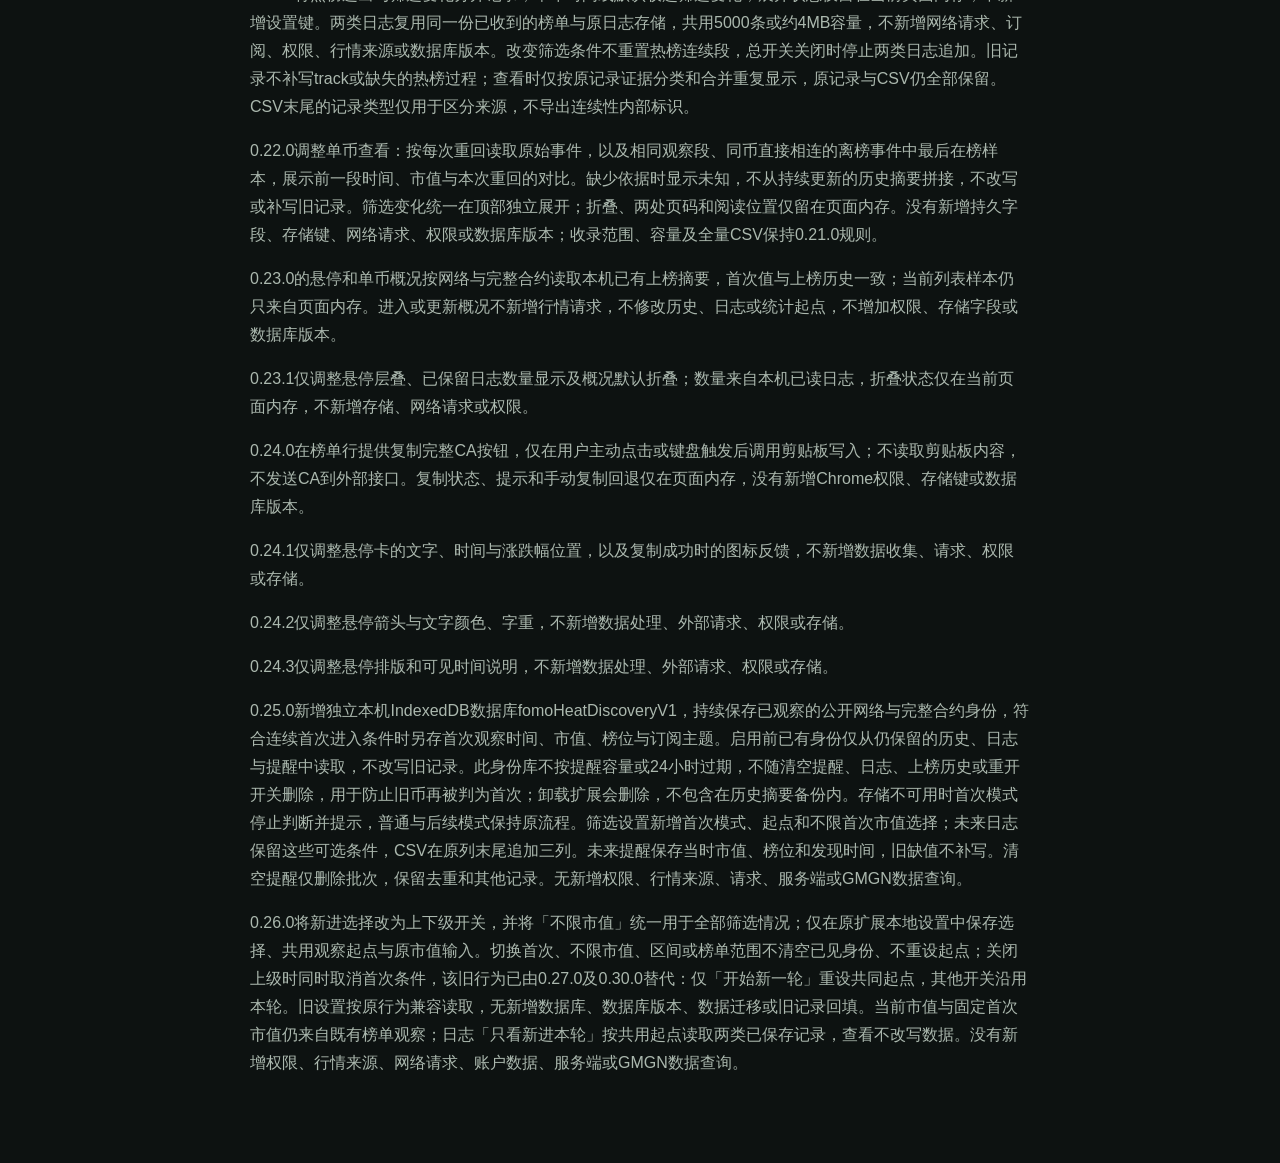
==== commit 240fe600: "Revert "Document the 0.33.0 two-surface workspace" This reverts commit f38679cfbb388b695280f37965740" ====
--- a/privacy.html
+++ b/privacy.html
@@ -1,16 +1,11 @@
 <!doctype html><html lang="zh-CN"><head><meta charset="utf-8"><meta name="viewport" content="width=device-width,initial-scale=1"><meta name="color-scheme" content="dark"><title>隐私说明 · Fomo 热度筛选</title><link rel="icon" href="assets/icon.svg"><link rel="stylesheet" href="style.css"></head><body><main class="wrap legal"><a href="./">← 返回使用说明</a><h1>隐私说明</h1>
-<p>0.33.0（2026-09-09）将长记录移到同扩展的独立完整页。Fomo 顶层观察页负责已有公开榜单采集，完整页只读已有榜单与记录，并可执行用户主动的设置、已看、备份、导入与清空操作；其调用不能追加观察帧或日志。页面消息按扩展自身身份与精确页面地址校验。无新增权限、行情来源、GMGN API、数据库或数据库版本。</p>
-<p>完整页每2秒读取已有观察样本、来源可用性与提醒状态；可见提醒和历史继续按原每5秒规则读取本机记录。样本保持原时间，读取不延长观察连续性。多页共用一次发声认领，完整页不凭读取结果产生新的命中。</p>
-<p>导航在扩展 storage.session 的 mhFomoWorkspaceNavigation 键保存公开币种身份、视图、轮次、提醒批次／事件、来源标签ID及导航序号；完整页自身的 sessionStorage 键 mhFomoWorkspaceReading 只保存选择、定位与阅读位置。完整页折叠状态使用独立本机设置 mhFomoWorkspaceSections。不会读取其他网站存储或保存凭据。</p>
-<p>原观察页没有关闭时，完整页按需行情查询经其既有页面桥完成；请求仅包含公开合约和任务ID，已验证报价与错误返回后台。登录请求配置继续只留在 Fomo 页面内存，完整页与后台不接收它。通过已知标签及顶层内容脚本握手确认来源，不要求浏览历史权限。来源关闭或页面转离Fomo时显示不可用，旧记录仍可读。</p>
-<p>24小时历史摘要只读已有首次记录时间及最近确认重回时间，按同链完整CA去重；不生成新事件，不改写已有记录。以下旧版本说明中的同页阅读布局，自0.33.0起由上述两处界面取代，其他数据边界延续。</p>
 <p>0.32.0的提醒记录为同页独立区域，复用已经收到的完整热榜市值与榜位；可见时每5秒只读查询最多20个正在阅读的同链完整合约的本机历史，5秒内复用结果。缺失图标沿用已有本机读取；关闭、页面不可见或被另一阅读区覆盖时暂停市值同步。市值比较使用该条提醒原保存的命中值，最近值保留原来源和时间，不以读取时间改写样本时间；新比较、布局、阅读位置和定位条件只在页面内存，不写回旧提醒、不新增持久字段、权限或数据库版本。</p>
 <p>提醒中的「查看历史」只读定位同链完整合约，临时绕过历史列表筛选并保留原条件、页码和阅读位置，返回后恢复；该定位不自动查询行情。打开提醒、自动同步与比较更新均不新增行情或GMGN请求、不触发声音、新提醒或已看。上榜历史原有手动更新等按需行情查询规则保持。</p>
 <p>0.31.2在历史区域打开且页面可见时，每5秒通过扩展消息只读查询现有本机上榜历史，同步当前显示记录与列表更新提示。当前页查询与最多20个正在阅读的同链完整合约身份在同一个只读事务内返回，并读取已有清空边界，防止清空前的行残留。关闭历史或页面不可见时暂停；自动同步不发起行情或GMGN请求，不写入历史、不新增持久字段、权限或数据库版本。行位置、焦点与更新提示只保留在当前页面内存。</p>
 <p>0.31.1仅将提醒内榜位改为常显两行，比较仍读取每条提醒保存的榜位和本页已经收到的完整热榜；非在榜状态保留明确说明。样式、状态与悬停说明只用于当前页面，不增加行情请求、权限、持久字段或数据库版本，不改写旧提醒，不触发声音、新提醒或已看。</p>
 <p>0.31.0复用现有本机首次身份库的连续首次上榜证据。后续提醒的firstDiscovery不再限于首次筛选模式，并可保存firstListingAt首次观察时间；命中时市值、榜位和事件身份仍保留原含义。旧提醒不补写分类或时间，现有数据库均保持版本1。声音领取根据该批实际通过同币限频的币种返回临时音色标识，专属三音由本页Web Audio生成。主榜与提醒标记只改变显示；没有新增行情请求、音频下载、权限、账户数据或存储库。</p>
 <p>0.30.1仅调整榜首自动跟新、向下阅读保持位置与回到顶部恢复的显示规则；滚动和暂存状态仅在当前页面内存。无新增权限、网络请求、持久字段或数据库版本，不改写已有记录。</p>
-<p>当前版本0.33.0，2026-09-09。筛选条件、独立「保留本轮币种」选择和本轮观察起点保存在本机；只有点击「开始新一轮」才重设榜单观察起点，刷新和切换条件继续当前轮。</p>
+<p>版本0.32.0，2026-09-08。筛选条件、独立「保留本轮币种」选择和本轮观察起点保存在本机；只有点击「开始新一轮」才重设榜单观察起点，刷新和切换条件继续当前轮。</p>
 <p>0.30.0 统一观察与提醒轮次，只有「开始新一轮」更换共同起点，筛选总开关关闭再开启继续本轮。后续有效命中在现有 fomoHeatBoardSessionsV1 中保存可选事件身份、事件次数、整榜段内是否已命中及重回依据；同一事件驱动提醒与未看，旧事件点击不改新事件已看。首次入选样本与累计重回统计不重新定义，旧记录不补造或批量改成未看。</p>
 <p>两个现有数据库均保持版本1。观察库元数据暂存待同步的公开提醒批次、序号和新轮请求标识；提醒库元数据保存对应观察轮次、已接收序号及同币最近声音领取时间。成功同步后移除待同步批次；失败保留并明确提示，恢复时按序号只处理一次。同币60秒声音限频不延迟记录，过期不补响。新提醒带对应轮次和事件身份；旧提醒原内容保留，不补绑未知事件。没有新增网络来源、权限、凭据处理或云同步。</p>
 <p>0.29.2 仅精简行内次数文案，不完整说明保留在悬停提示中；本机读取及存储方式保持原样。</p>
@@ -21,7 +16,7 @@
 <p>「保留本轮币种」独立控制本轮列表，默认关闭并记住选择。手动改条件时，普通与包含重回的新进使用当前公开样本，离榜后使用最后实际在榜样本；首次新进使用固定发现市值与榜位。开始新轮时已有币种作为基线保存，不把基线写成新进；0.30.0起提醒和观察共用轮次，总开关重开不重置去重。</p>
 <p>0.27.0 的已看状态仅在打开代币详情、GMGN、单币日志或主动点击未看标记时保存；复制 CA 不标已看。提醒进入日志后，返回所需的批次、币种位置、滚动与焦点只留在当前页面内存；批次已淘汰或清空时返回仍存在的位置或空态，不恢复删除的数据。新增列表与轮次功能复用已收到的公开榜单，不增加行情请求、GMGN API 查询、Chrome 权限或会话凭据处理。</p>
 <p>0.26.1 为提醒记录新增币种图标。后续提醒可在原 fomoHeatAlertsV1 数据库中保存经过既有白名单校验的公开图标 URL，不保存图片文件。打开提醒记录时，缺少有效图标地址的旧提醒仅按同一网络与完整合约地址读取本机 fomoHeatArchiveV1 上榜历史，供当前界面显示，不回填或改写旧提醒，不替换当时市值、时间或榜位。没有可用地址、本机读取失败或图片加载失败时显示币名首字。图片仍通过浏览器常规请求从下述公开图片源加载，不发送页面 Referer；此图标功能本身不发起行情查询或 GMGN API 请求，不新增权限、数据库或数据库版本。</p>
-<p>Fomo 热度筛选的观察脚本只在 https://fomo.family/ 的顶层网页运行，处理热门榜的公开代币标识、网络、市值字段、原榜位、币名、公开图片及本机观察到的范围进入时间。原始网络消息不保存、不记录、不转发。</p>
+<p>Fomo 热度筛选只在 https://fomo.family/ 的顶层网页运行，处理热门榜的公开代币标识、网络、市值字段、原榜位、币名、公开图片及本机观察到的范围进入时间。原始网络消息不保存、不记录、不转发。</p>
 <p>扩展不读取网站 Cookie 存储、账户资料、钱包地址清单、余额、个人持仓、私钥或签名，不连接钱包或交易。为查询上榜历史币的行情，页面脚本会在内存中复用当前 Fomo 网页成功请求的请求头和 credentials 配置，其中可能含登录授权信息；不解析令牌内容，不将请求配置转发到扩展后台，不记录、落盘或上传会话凭据。页面关闭后该内存上下文释放。</p>
 <p>筛选设置保存在Chrome扩展本地存储。当前观察标签的sessionStorage保存公开代币标识、订阅网络编号、上次榜序、本机观察到的首次出现/范围进入时间及更新时间，用于刷新恢复；不缓存市值、价格、币名、图片或原始帧。记录超过24小时未更新失效，最多10000个身份、1000个当前榜位、3MB。只访问本扩展自己的fomo-heat-filter:observations:v1和fomo-heat-filter:view-mode两个键，不枚举或读取网站其他存储。没有服务器、统计埋点或云同步。</p>
 <p>另有用户可查看的本地观察日志，保存在Chrome扩展storage.local的fomoHeatJournalV1。只要观察页实际收到有效榜单，就记录整个热榜进出；筛选总开关开启时另记当前条件下的筛选变化。热榜记录不受总开关、市值与前10/前20范围限制；关闭网页或数据缺口期间不补造。保存链/合约地址/币名、变化原因、观察时间、已知范围进入时间、当时过滤条件、当次及上次公开榜位/市值与各自数值时间，并在后续记录中以track标记热榜或筛选类型。实际平台事件时间未知，固定为null。它不是价格时间序列或整榜快照副本，不保存图片或原始网络消息。</p>
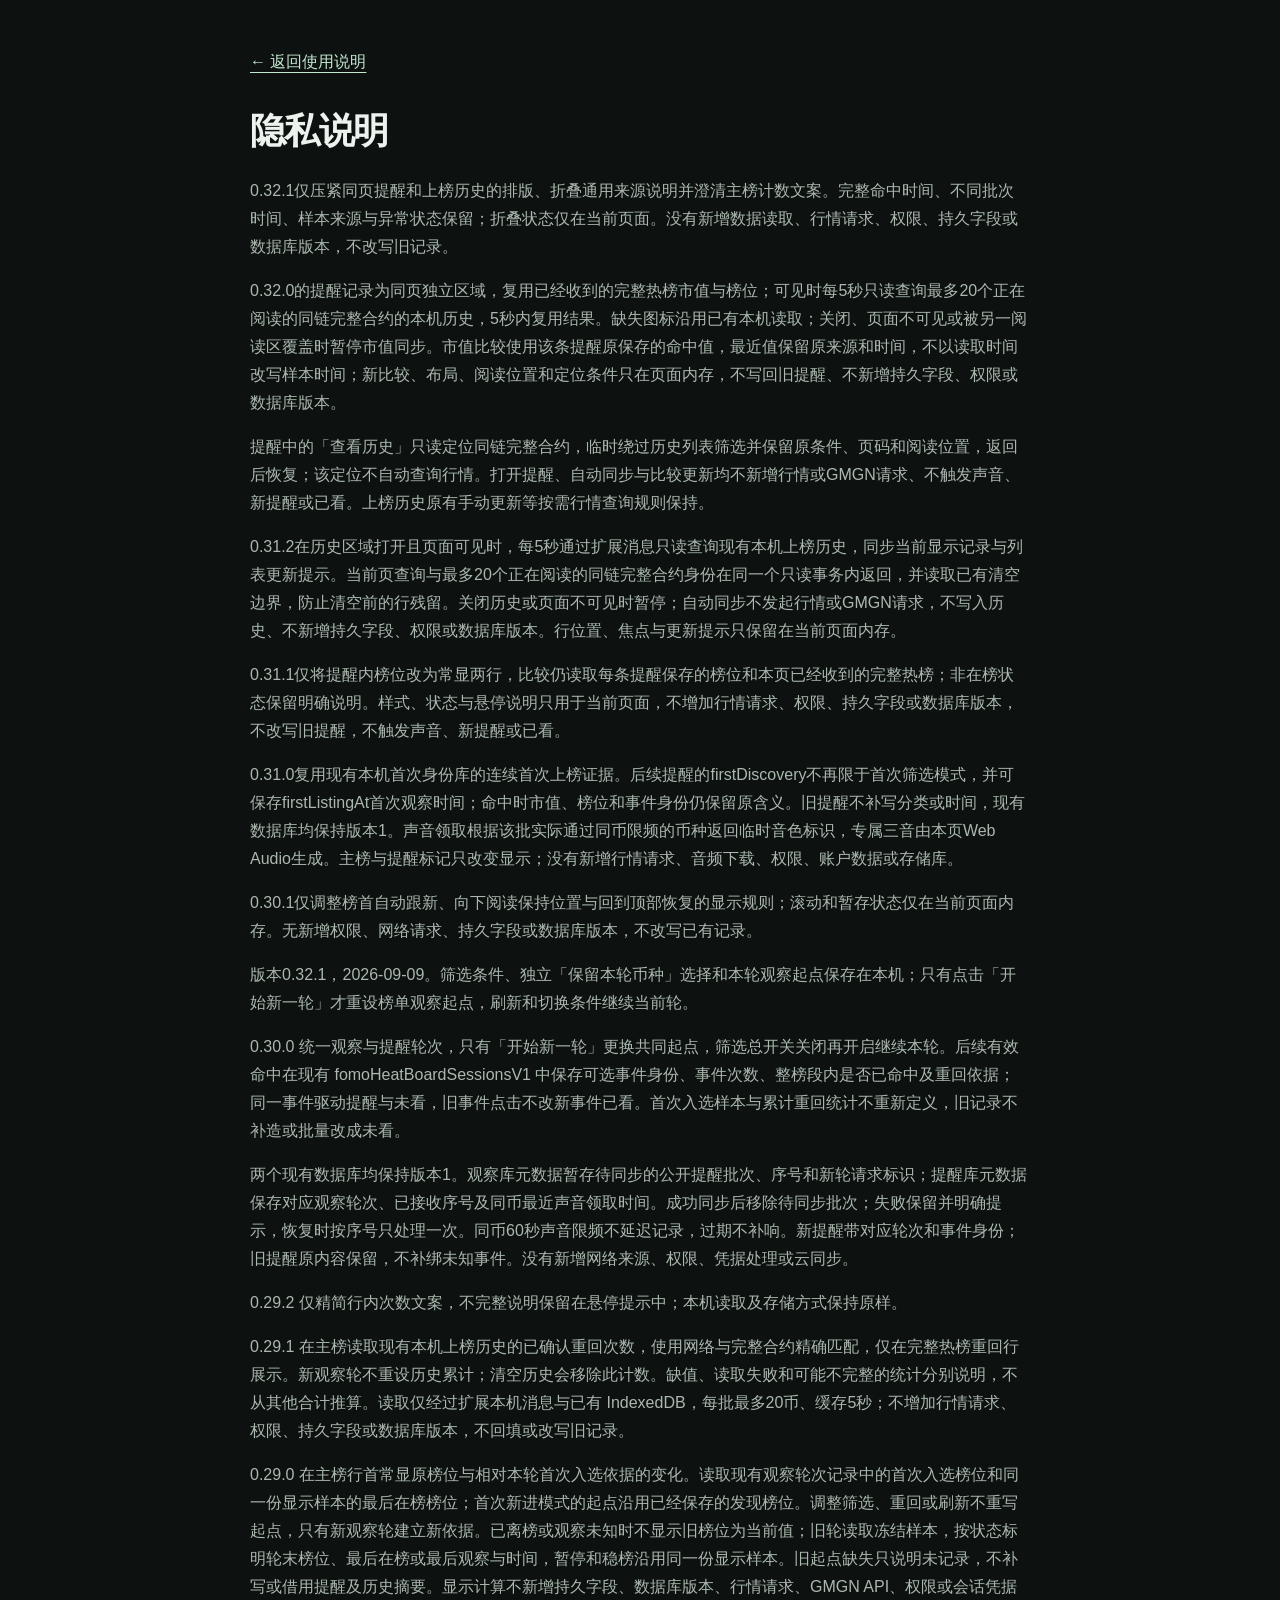
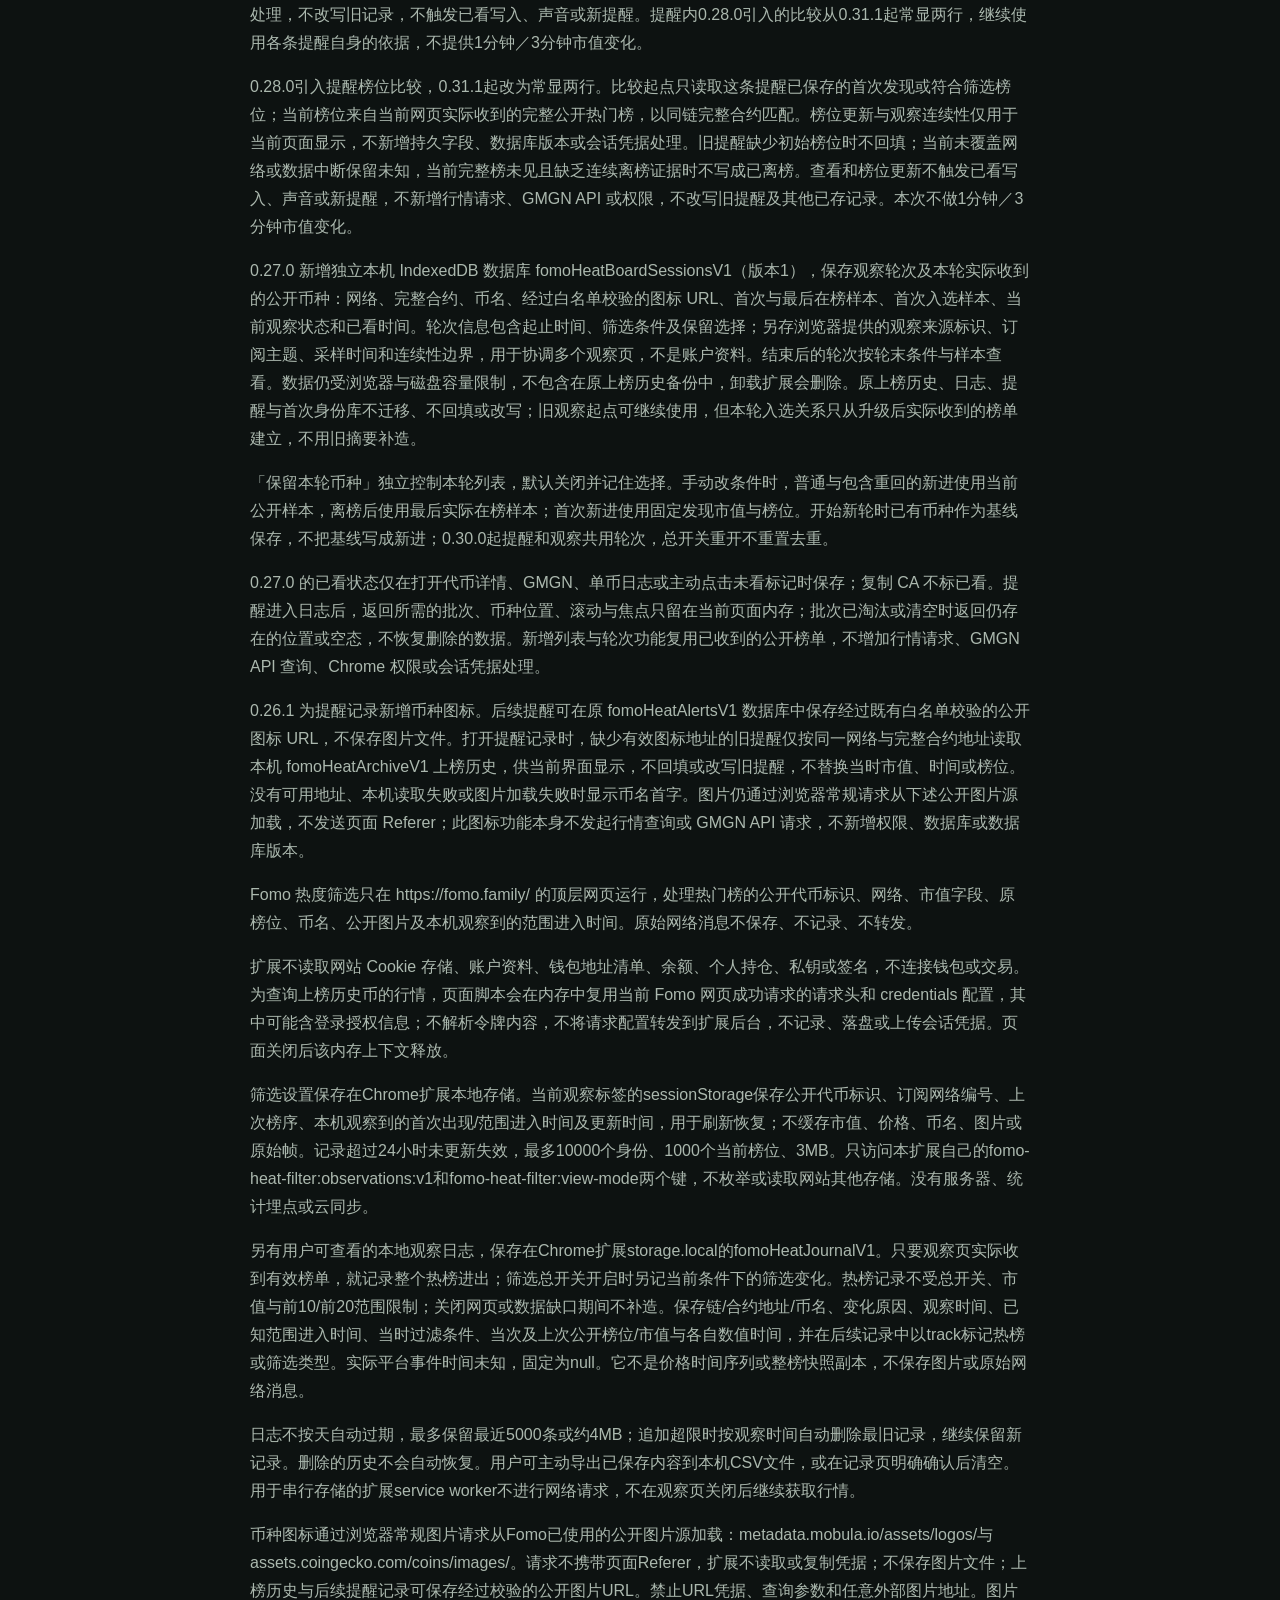
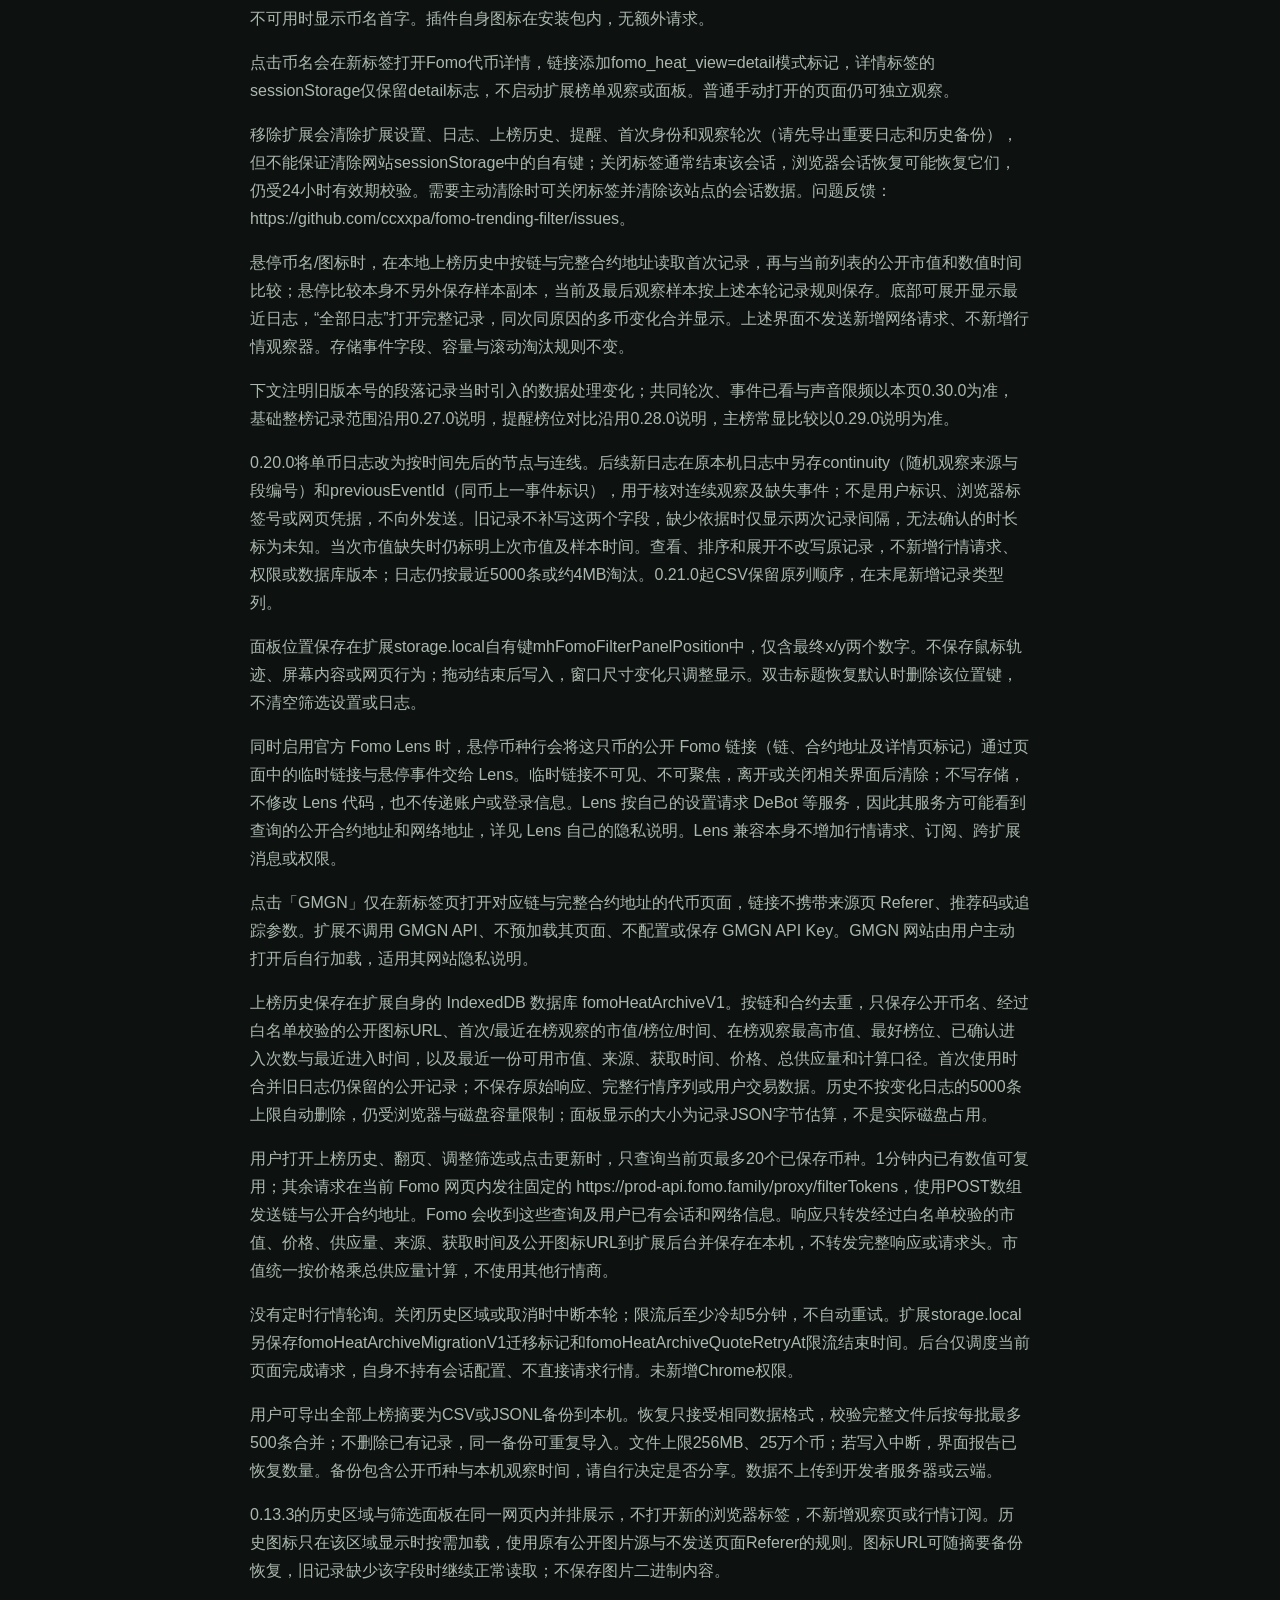
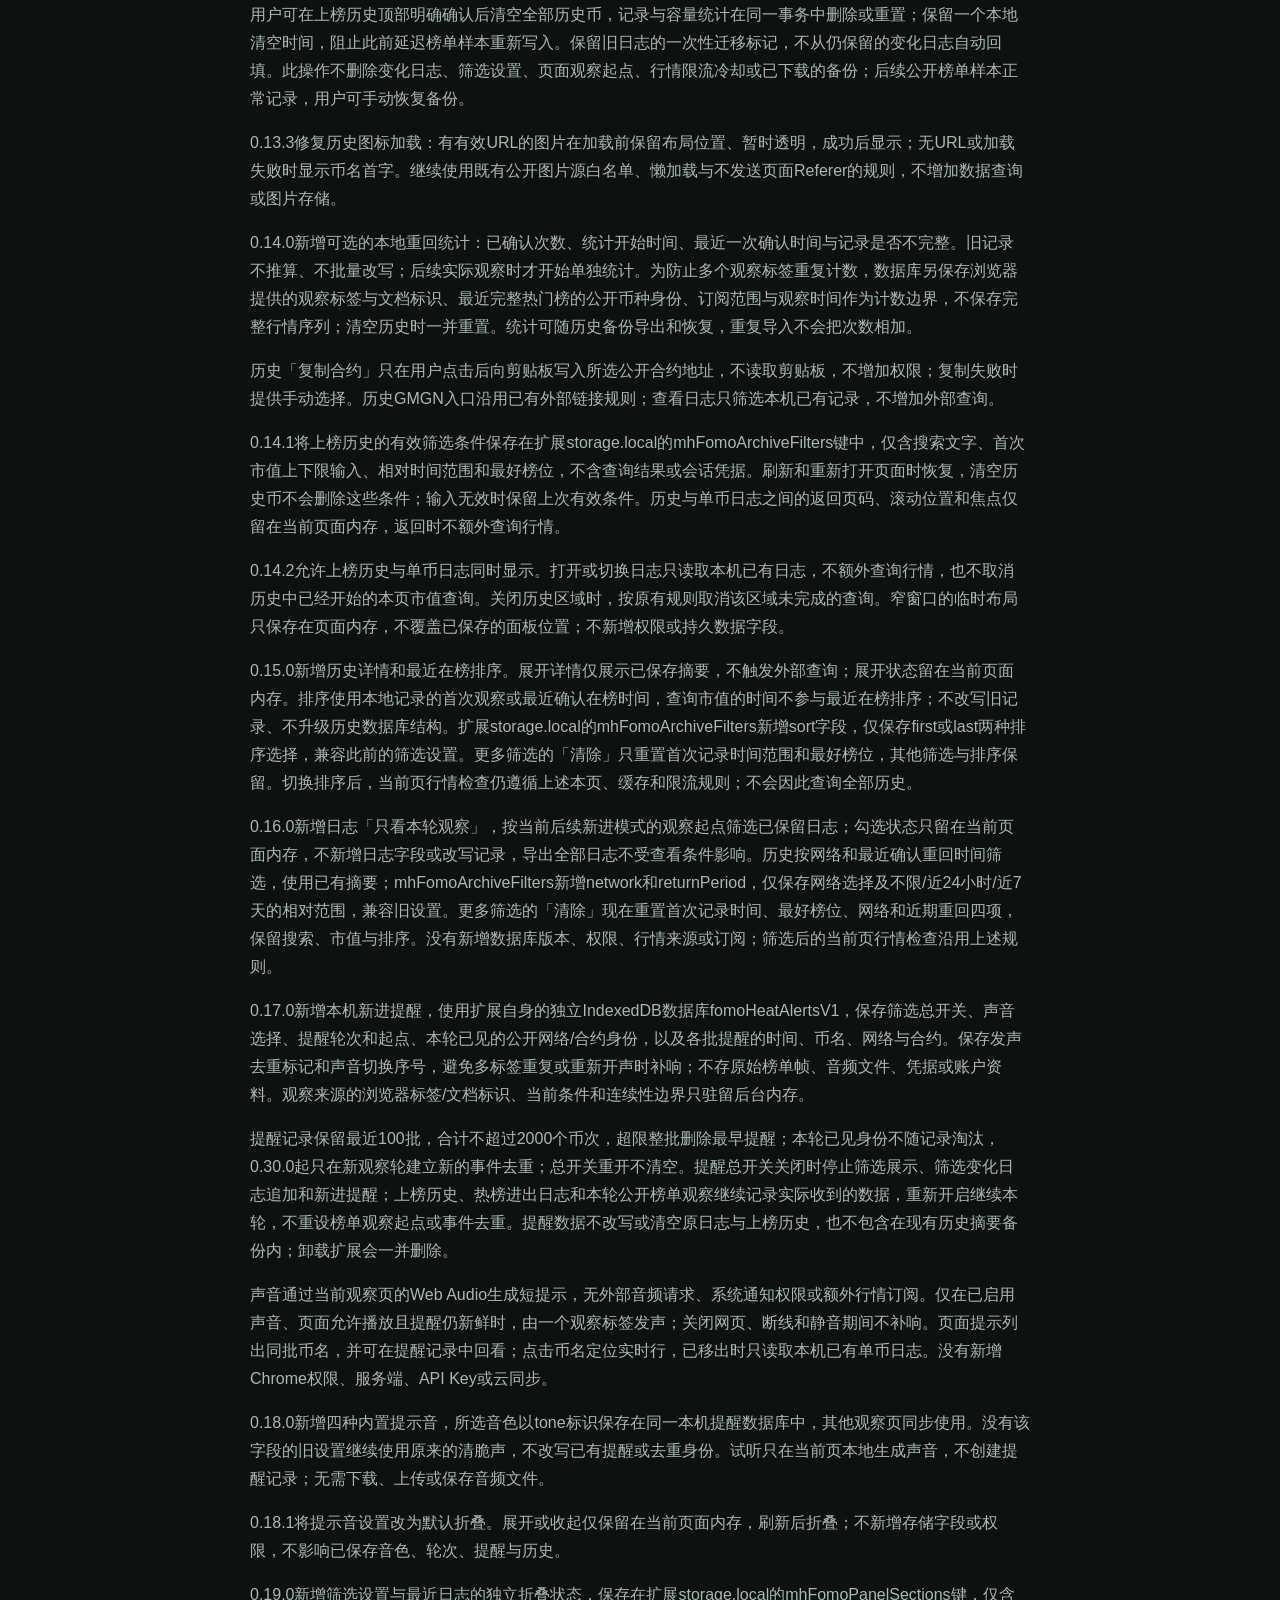
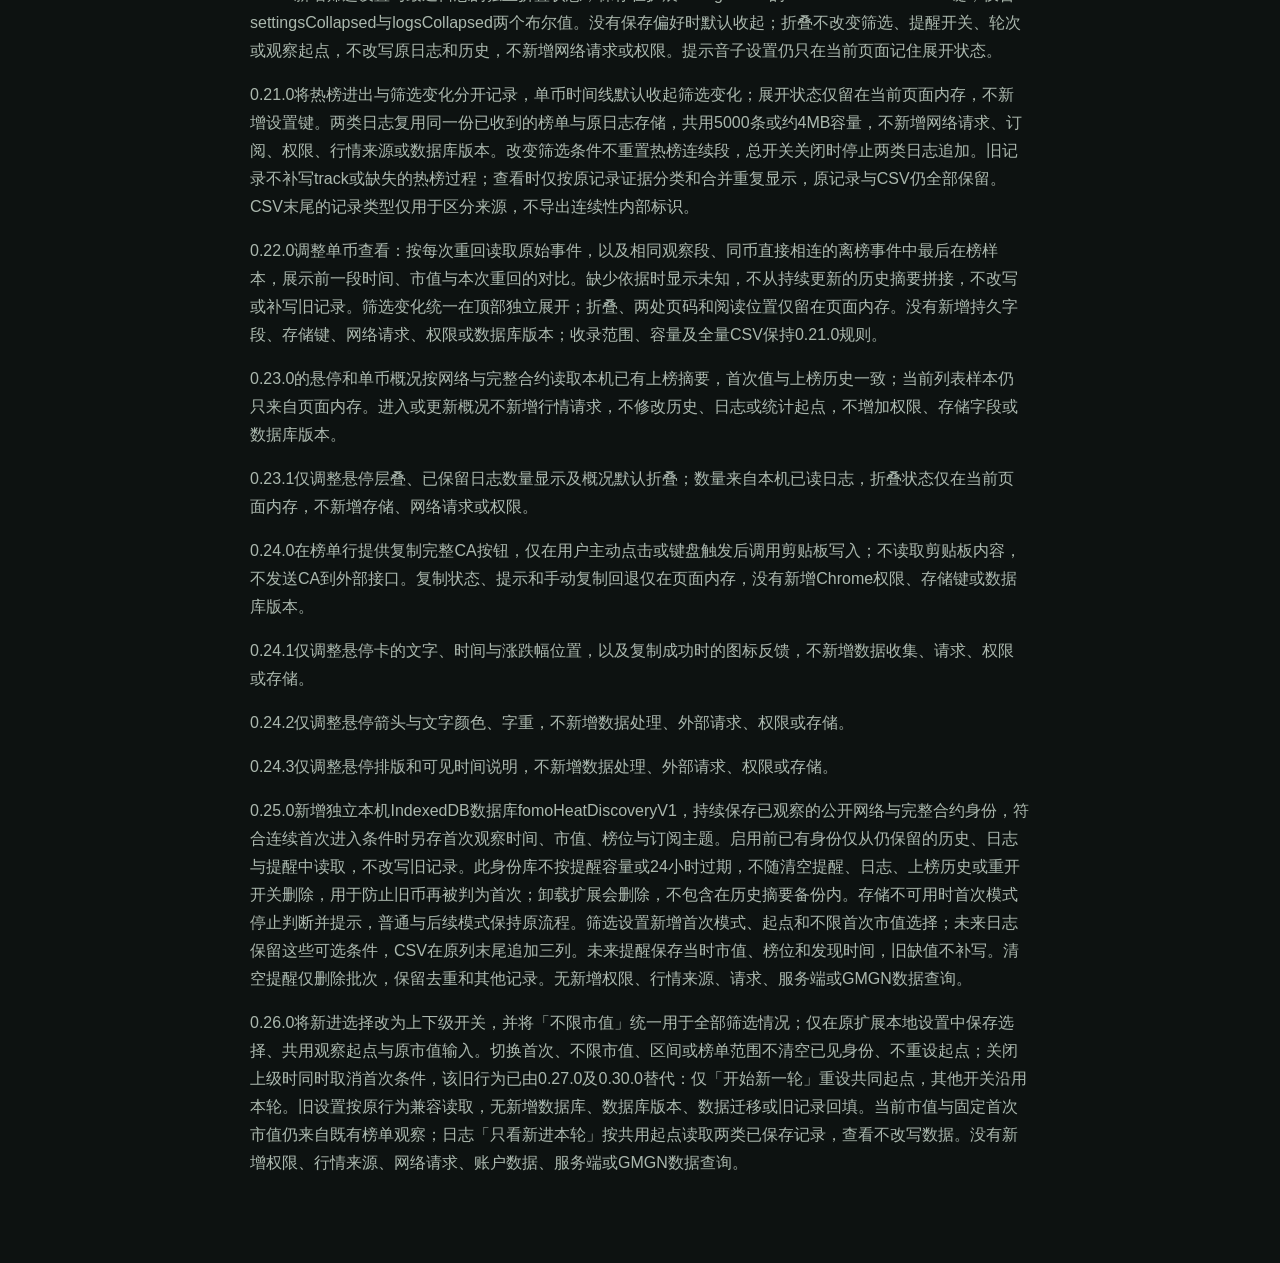
==== commit 1bbd9694: "Document compact same-page readers in 0.32.1" ====
--- a/privacy.html
+++ b/privacy.html
@@ -1,11 +1,12 @@
 <!doctype html><html lang="zh-CN"><head><meta charset="utf-8"><meta name="viewport" content="width=device-width,initial-scale=1"><meta name="color-scheme" content="dark"><title>隐私说明 · Fomo 热度筛选</title><link rel="icon" href="assets/icon.svg"><link rel="stylesheet" href="style.css"></head><body><main class="wrap legal"><a href="./">← 返回使用说明</a><h1>隐私说明</h1>
+<p>0.32.1仅压紧同页提醒和上榜历史的排版、折叠通用来源说明并澄清主榜计数文案。完整命中时间、不同批次时间、样本来源与异常状态保留；折叠状态仅在当前页面。没有新增数据读取、行情请求、权限、持久字段或数据库版本，不改写旧记录。</p>
 <p>0.32.0的提醒记录为同页独立区域，复用已经收到的完整热榜市值与榜位；可见时每5秒只读查询最多20个正在阅读的同链完整合约的本机历史，5秒内复用结果。缺失图标沿用已有本机读取；关闭、页面不可见或被另一阅读区覆盖时暂停市值同步。市值比较使用该条提醒原保存的命中值，最近值保留原来源和时间，不以读取时间改写样本时间；新比较、布局、阅读位置和定位条件只在页面内存，不写回旧提醒、不新增持久字段、权限或数据库版本。</p>
 <p>提醒中的「查看历史」只读定位同链完整合约，临时绕过历史列表筛选并保留原条件、页码和阅读位置，返回后恢复；该定位不自动查询行情。打开提醒、自动同步与比较更新均不新增行情或GMGN请求、不触发声音、新提醒或已看。上榜历史原有手动更新等按需行情查询规则保持。</p>
 <p>0.31.2在历史区域打开且页面可见时，每5秒通过扩展消息只读查询现有本机上榜历史，同步当前显示记录与列表更新提示。当前页查询与最多20个正在阅读的同链完整合约身份在同一个只读事务内返回，并读取已有清空边界，防止清空前的行残留。关闭历史或页面不可见时暂停；自动同步不发起行情或GMGN请求，不写入历史、不新增持久字段、权限或数据库版本。行位置、焦点与更新提示只保留在当前页面内存。</p>
 <p>0.31.1仅将提醒内榜位改为常显两行，比较仍读取每条提醒保存的榜位和本页已经收到的完整热榜；非在榜状态保留明确说明。样式、状态与悬停说明只用于当前页面，不增加行情请求、权限、持久字段或数据库版本，不改写旧提醒，不触发声音、新提醒或已看。</p>
 <p>0.31.0复用现有本机首次身份库的连续首次上榜证据。后续提醒的firstDiscovery不再限于首次筛选模式，并可保存firstListingAt首次观察时间；命中时市值、榜位和事件身份仍保留原含义。旧提醒不补写分类或时间，现有数据库均保持版本1。声音领取根据该批实际通过同币限频的币种返回临时音色标识，专属三音由本页Web Audio生成。主榜与提醒标记只改变显示；没有新增行情请求、音频下载、权限、账户数据或存储库。</p>
 <p>0.30.1仅调整榜首自动跟新、向下阅读保持位置与回到顶部恢复的显示规则；滚动和暂存状态仅在当前页面内存。无新增权限、网络请求、持久字段或数据库版本，不改写已有记录。</p>
-<p>版本0.32.0，2026-09-08。筛选条件、独立「保留本轮币种」选择和本轮观察起点保存在本机；只有点击「开始新一轮」才重设榜单观察起点，刷新和切换条件继续当前轮。</p>
+<p>版本0.32.1，2026-09-09。筛选条件、独立「保留本轮币种」选择和本轮观察起点保存在本机；只有点击「开始新一轮」才重设榜单观察起点，刷新和切换条件继续当前轮。</p>
 <p>0.30.0 统一观察与提醒轮次，只有「开始新一轮」更换共同起点，筛选总开关关闭再开启继续本轮。后续有效命中在现有 fomoHeatBoardSessionsV1 中保存可选事件身份、事件次数、整榜段内是否已命中及重回依据；同一事件驱动提醒与未看，旧事件点击不改新事件已看。首次入选样本与累计重回统计不重新定义，旧记录不补造或批量改成未看。</p>
 <p>两个现有数据库均保持版本1。观察库元数据暂存待同步的公开提醒批次、序号和新轮请求标识；提醒库元数据保存对应观察轮次、已接收序号及同币最近声音领取时间。成功同步后移除待同步批次；失败保留并明确提示，恢复时按序号只处理一次。同币60秒声音限频不延迟记录，过期不补响。新提醒带对应轮次和事件身份；旧提醒原内容保留，不补绑未知事件。没有新增网络来源、权限、凭据处理或云同步。</p>
 <p>0.29.2 仅精简行内次数文案，不完整说明保留在悬停提示中；本机读取及存储方式保持原样。</p>
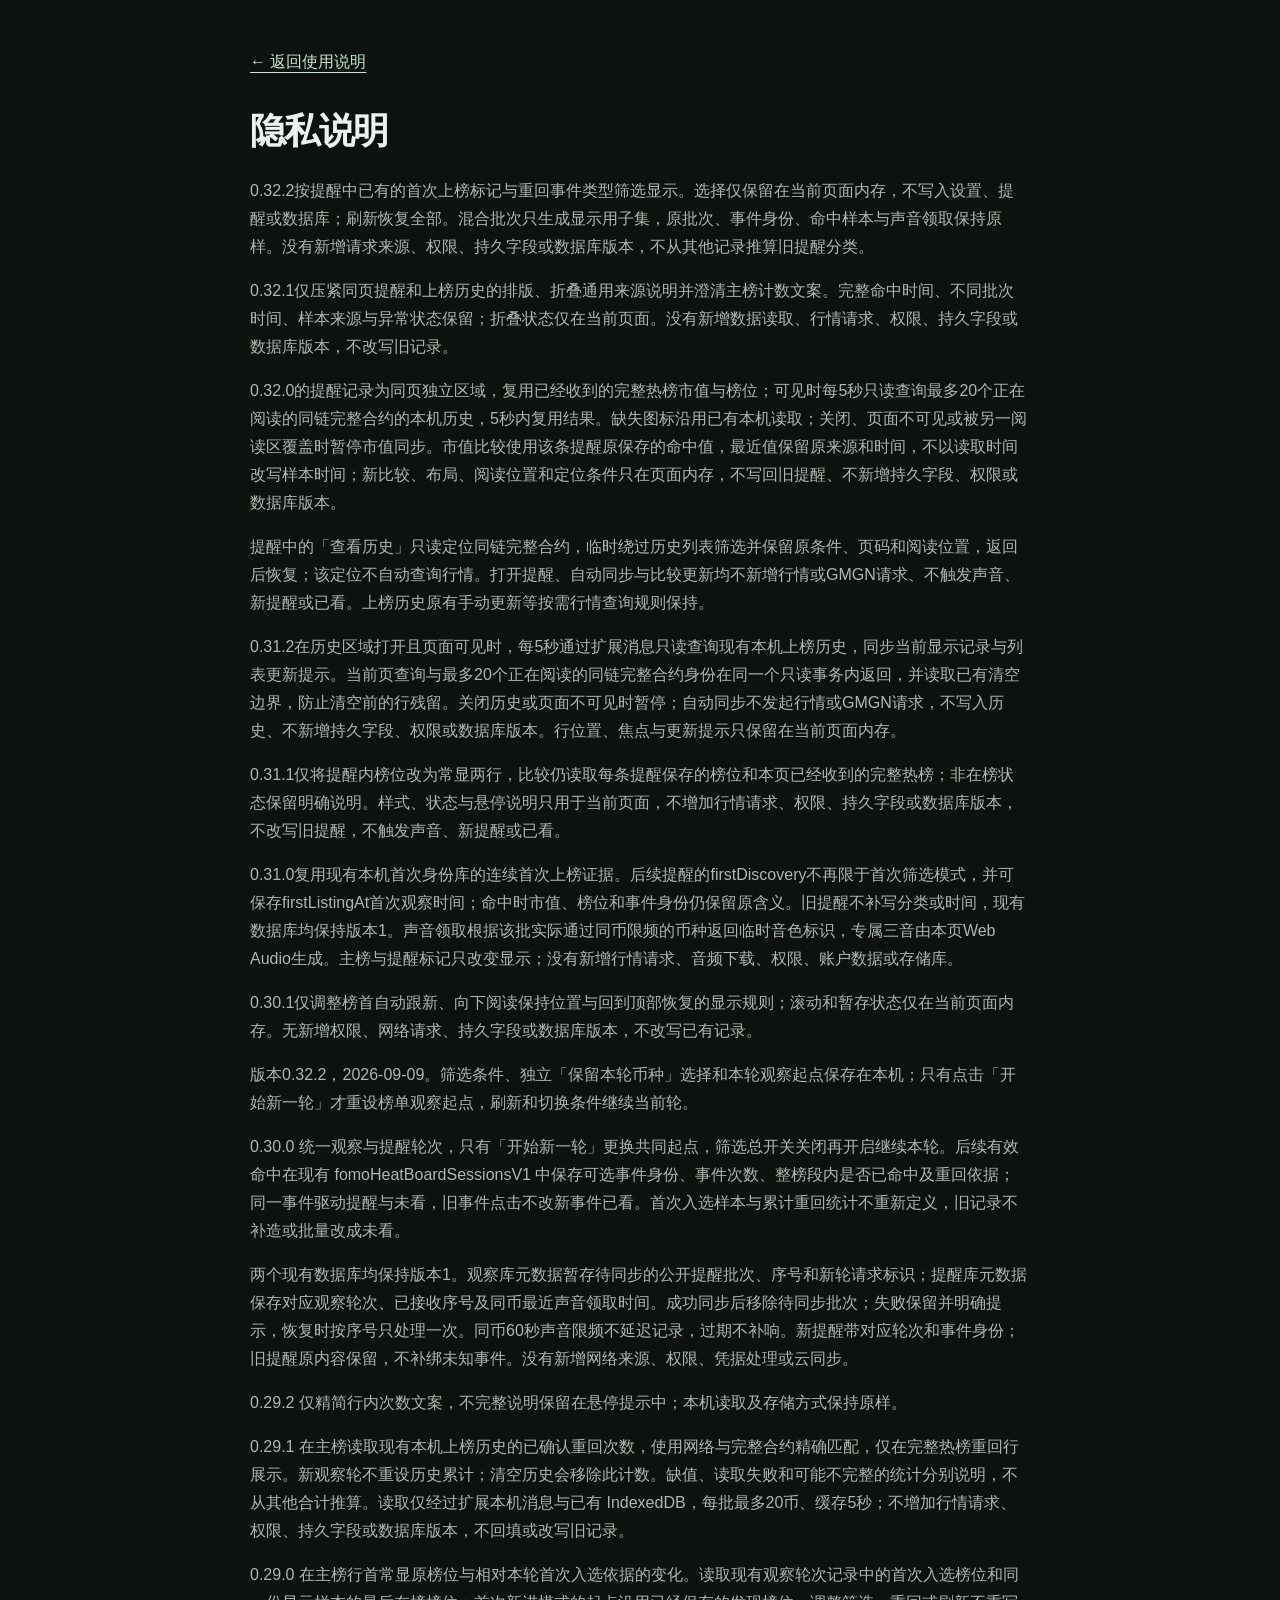
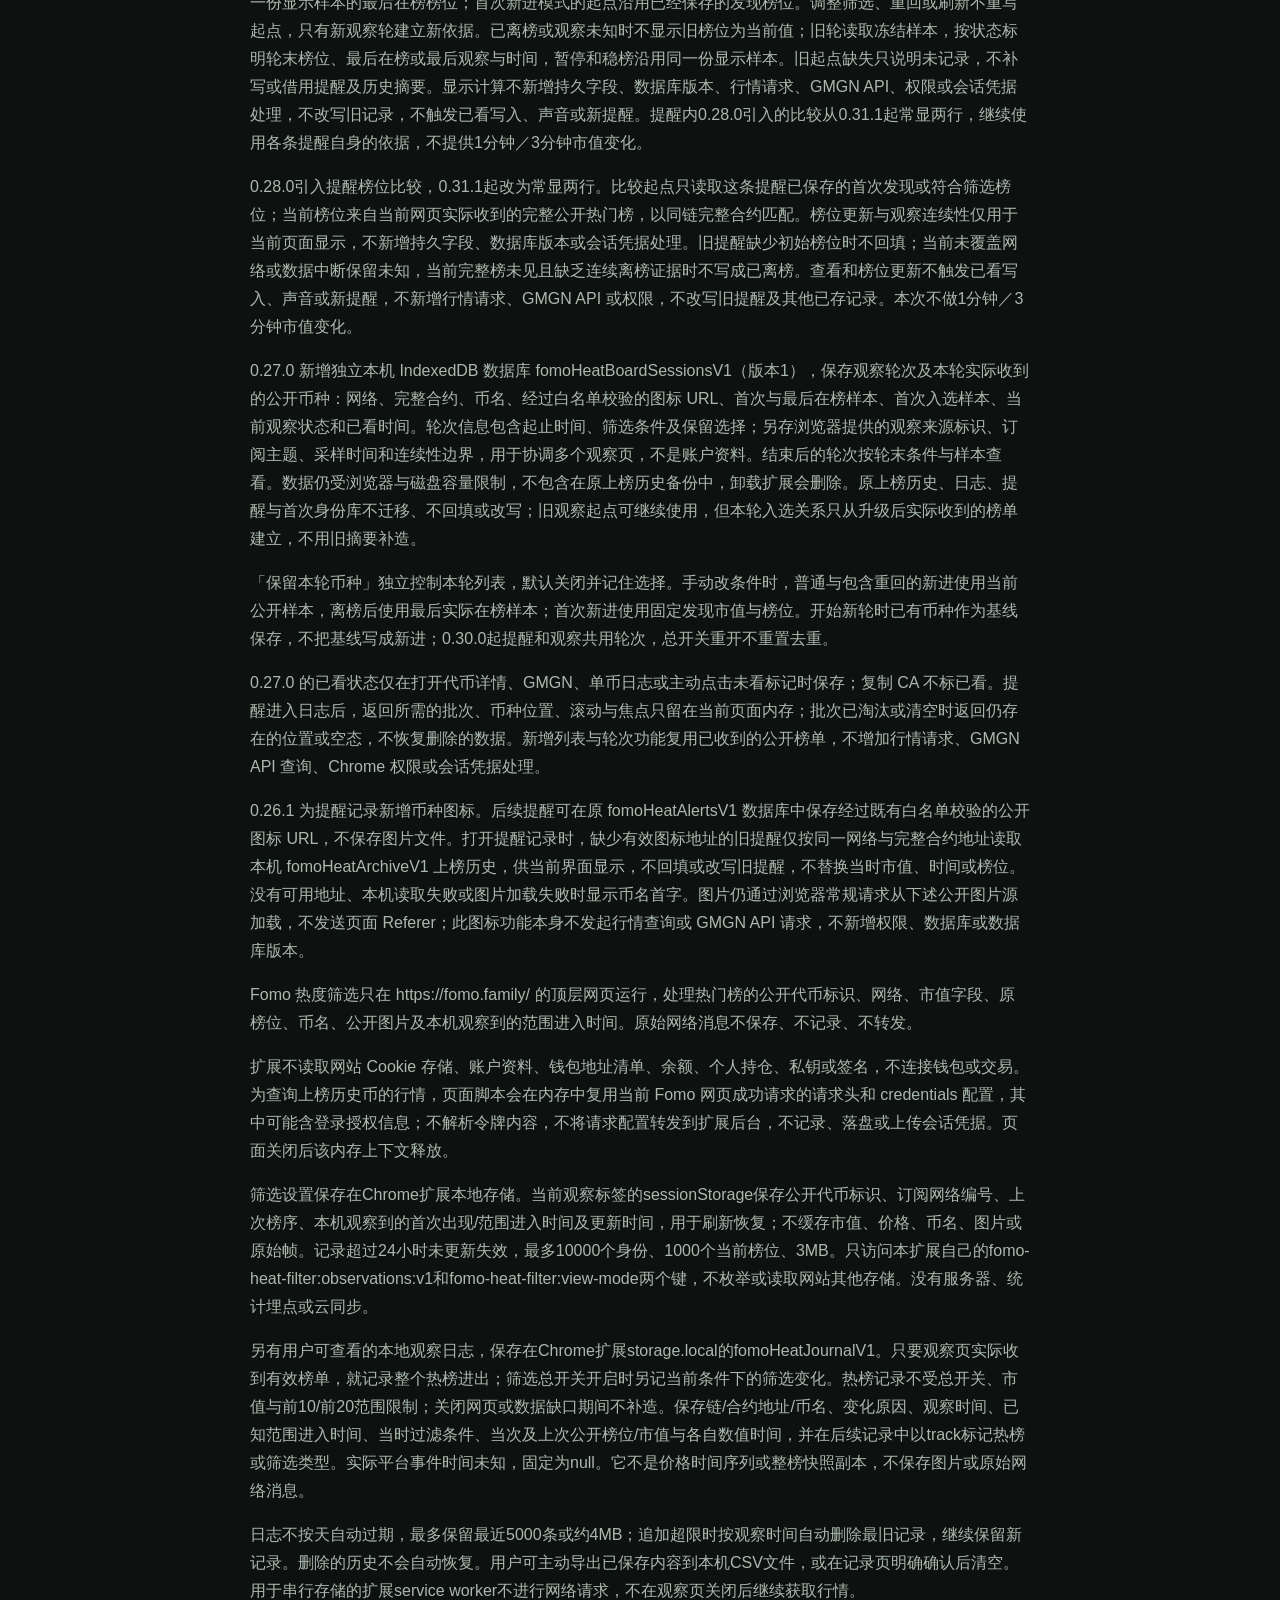
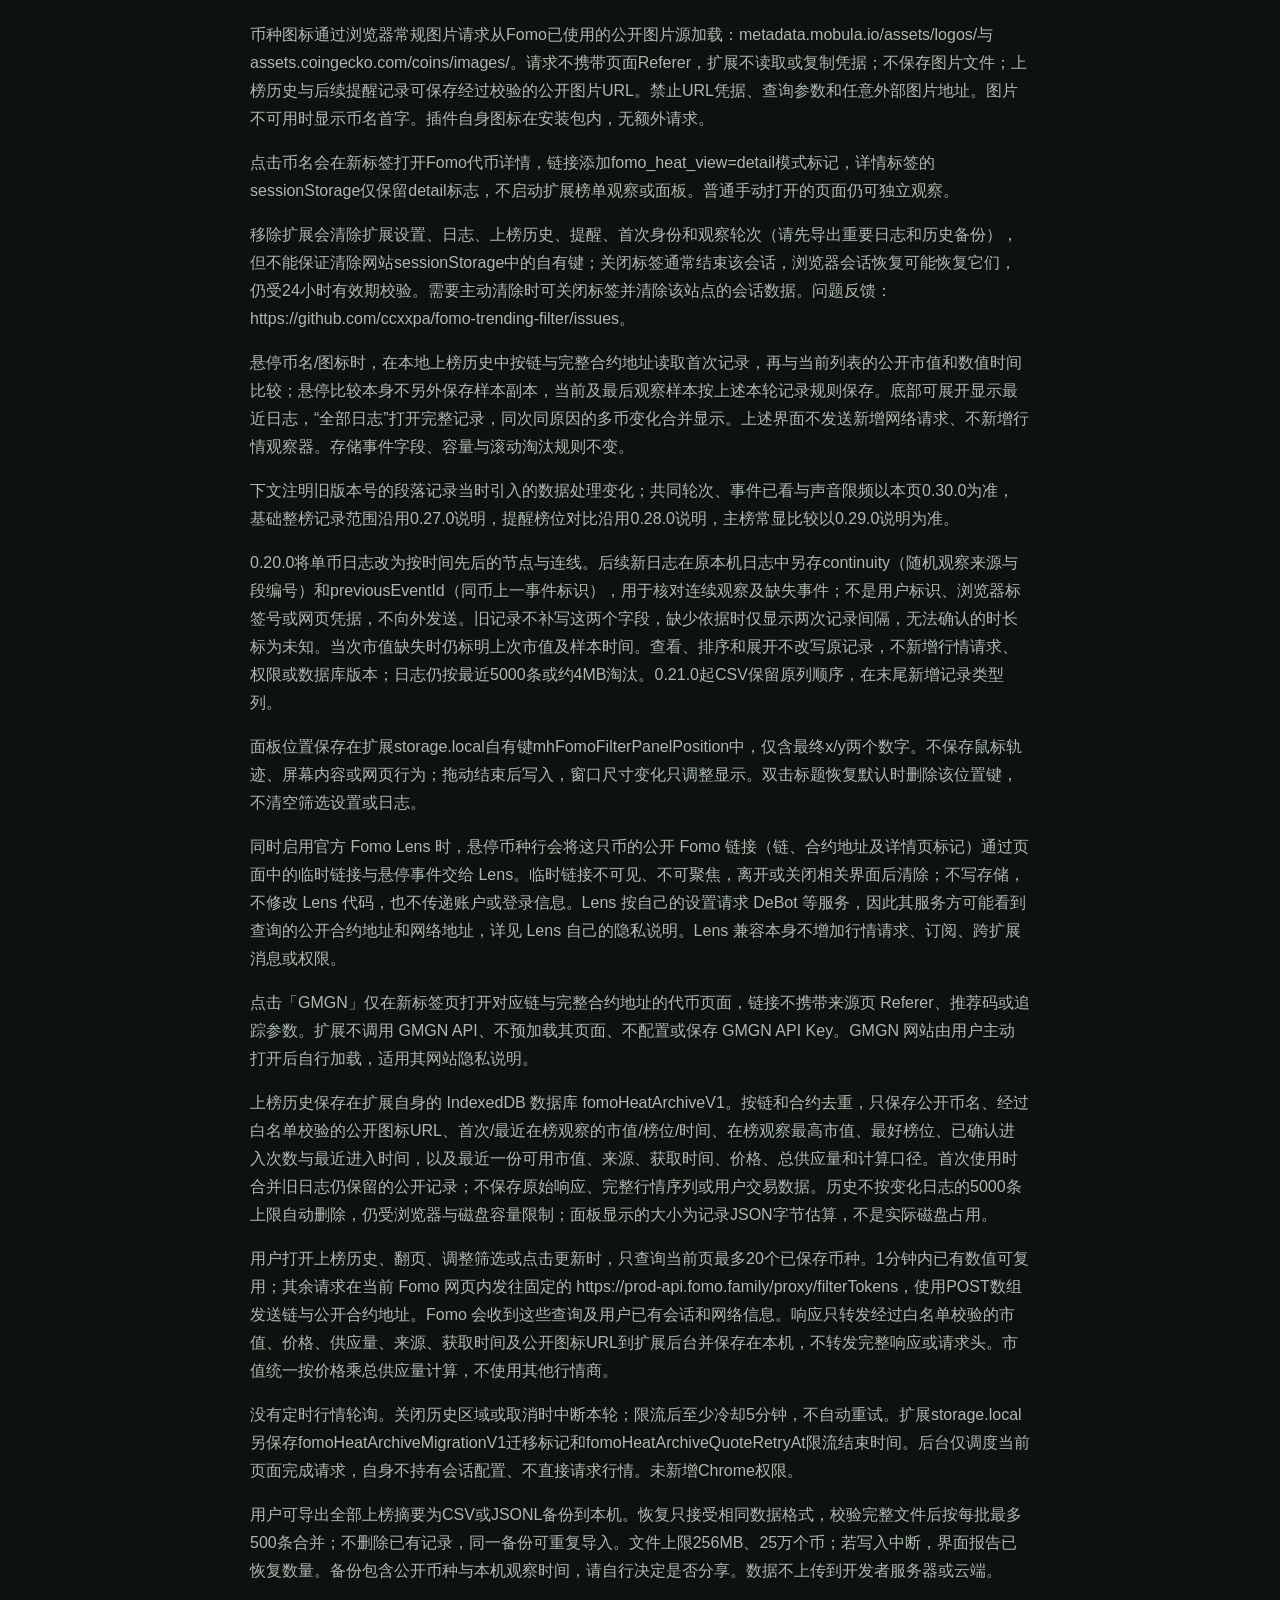
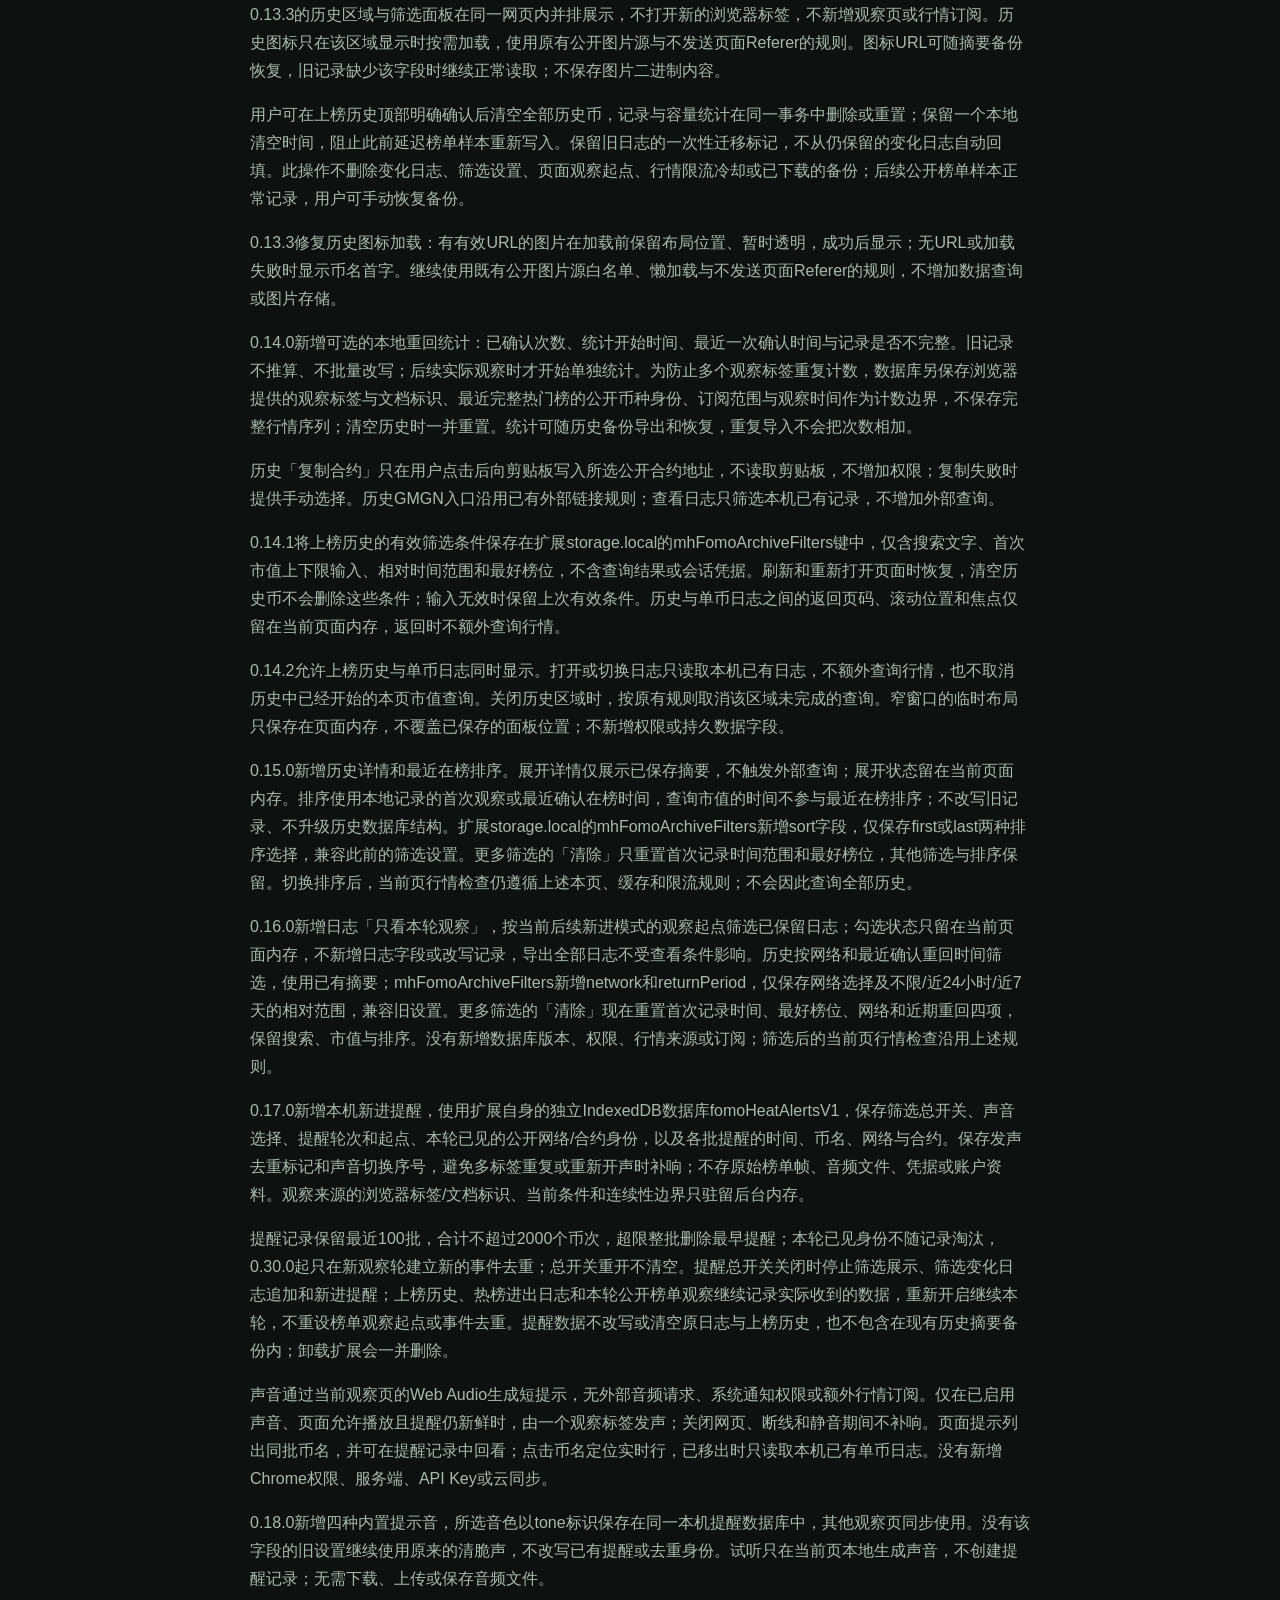
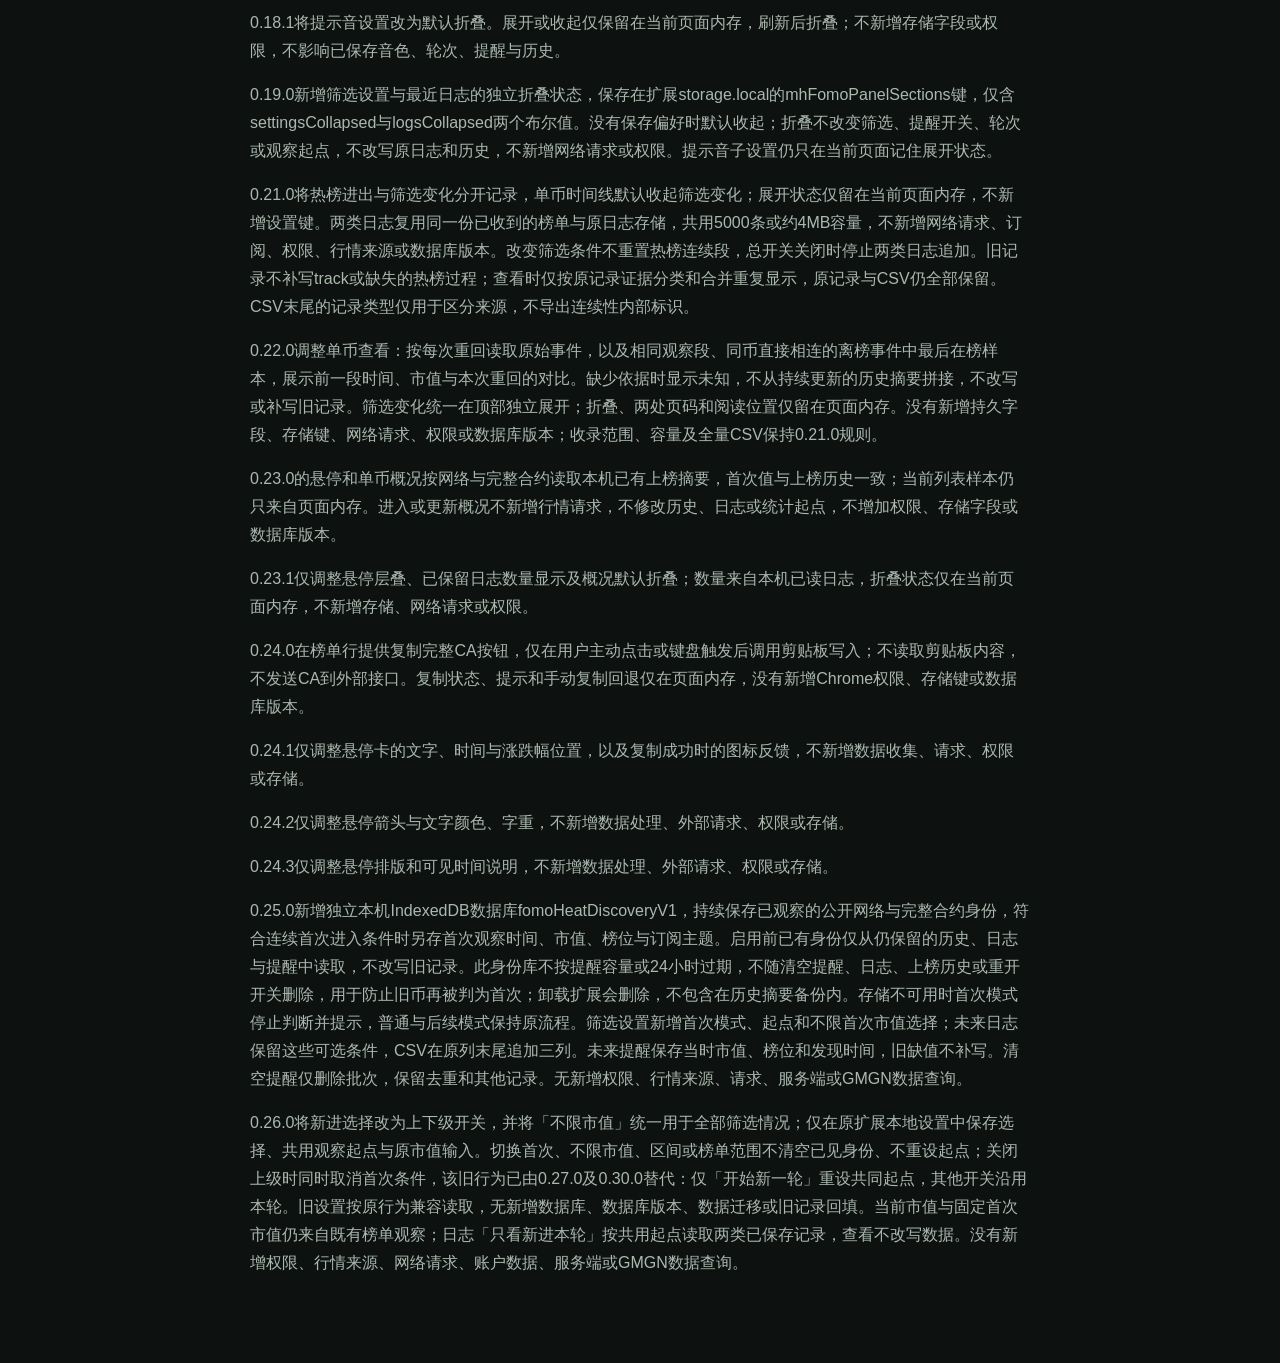
==== commit f1dce5b1: "Document reminder type filters in 0.32.2" ====
--- a/privacy.html
+++ b/privacy.html
@@ -1,4 +1,5 @@
 <!doctype html><html lang="zh-CN"><head><meta charset="utf-8"><meta name="viewport" content="width=device-width,initial-scale=1"><meta name="color-scheme" content="dark"><title>隐私说明 · Fomo 热度筛选</title><link rel="icon" href="assets/icon.svg"><link rel="stylesheet" href="style.css"></head><body><main class="wrap legal"><a href="./">← 返回使用说明</a><h1>隐私说明</h1>
+<p>0.32.2按提醒中已有的首次上榜标记与重回事件类型筛选显示。选择仅保留在当前页面内存，不写入设置、提醒或数据库；刷新恢复全部。混合批次只生成显示用子集，原批次、事件身份、命中样本与声音领取保持原样。没有新增请求来源、权限、持久字段或数据库版本，不从其他记录推算旧提醒分类。</p>
 <p>0.32.1仅压紧同页提醒和上榜历史的排版、折叠通用来源说明并澄清主榜计数文案。完整命中时间、不同批次时间、样本来源与异常状态保留；折叠状态仅在当前页面。没有新增数据读取、行情请求、权限、持久字段或数据库版本，不改写旧记录。</p>
 <p>0.32.0的提醒记录为同页独立区域，复用已经收到的完整热榜市值与榜位；可见时每5秒只读查询最多20个正在阅读的同链完整合约的本机历史，5秒内复用结果。缺失图标沿用已有本机读取；关闭、页面不可见或被另一阅读区覆盖时暂停市值同步。市值比较使用该条提醒原保存的命中值，最近值保留原来源和时间，不以读取时间改写样本时间；新比较、布局、阅读位置和定位条件只在页面内存，不写回旧提醒、不新增持久字段、权限或数据库版本。</p>
 <p>提醒中的「查看历史」只读定位同链完整合约，临时绕过历史列表筛选并保留原条件、页码和阅读位置，返回后恢复；该定位不自动查询行情。打开提醒、自动同步与比较更新均不新增行情或GMGN请求、不触发声音、新提醒或已看。上榜历史原有手动更新等按需行情查询规则保持。</p>
@@ -6,7 +7,7 @@
 <p>0.31.1仅将提醒内榜位改为常显两行，比较仍读取每条提醒保存的榜位和本页已经收到的完整热榜；非在榜状态保留明确说明。样式、状态与悬停说明只用于当前页面，不增加行情请求、权限、持久字段或数据库版本，不改写旧提醒，不触发声音、新提醒或已看。</p>
 <p>0.31.0复用现有本机首次身份库的连续首次上榜证据。后续提醒的firstDiscovery不再限于首次筛选模式，并可保存firstListingAt首次观察时间；命中时市值、榜位和事件身份仍保留原含义。旧提醒不补写分类或时间，现有数据库均保持版本1。声音领取根据该批实际通过同币限频的币种返回临时音色标识，专属三音由本页Web Audio生成。主榜与提醒标记只改变显示；没有新增行情请求、音频下载、权限、账户数据或存储库。</p>
 <p>0.30.1仅调整榜首自动跟新、向下阅读保持位置与回到顶部恢复的显示规则；滚动和暂存状态仅在当前页面内存。无新增权限、网络请求、持久字段或数据库版本，不改写已有记录。</p>
-<p>版本0.32.1，2026-09-09。筛选条件、独立「保留本轮币种」选择和本轮观察起点保存在本机；只有点击「开始新一轮」才重设榜单观察起点，刷新和切换条件继续当前轮。</p>
+<p>版本0.32.2，2026-09-09。筛选条件、独立「保留本轮币种」选择和本轮观察起点保存在本机；只有点击「开始新一轮」才重设榜单观察起点，刷新和切换条件继续当前轮。</p>
 <p>0.30.0 统一观察与提醒轮次，只有「开始新一轮」更换共同起点，筛选总开关关闭再开启继续本轮。后续有效命中在现有 fomoHeatBoardSessionsV1 中保存可选事件身份、事件次数、整榜段内是否已命中及重回依据；同一事件驱动提醒与未看，旧事件点击不改新事件已看。首次入选样本与累计重回统计不重新定义，旧记录不补造或批量改成未看。</p>
 <p>两个现有数据库均保持版本1。观察库元数据暂存待同步的公开提醒批次、序号和新轮请求标识；提醒库元数据保存对应观察轮次、已接收序号及同币最近声音领取时间。成功同步后移除待同步批次；失败保留并明确提示，恢复时按序号只处理一次。同币60秒声音限频不延迟记录，过期不补响。新提醒带对应轮次和事件身份；旧提醒原内容保留，不补绑未知事件。没有新增网络来源、权限、凭据处理或云同步。</p>
 <p>0.29.2 仅精简行内次数文案，不完整说明保留在悬停提示中；本机读取及存储方式保持原样。</p>
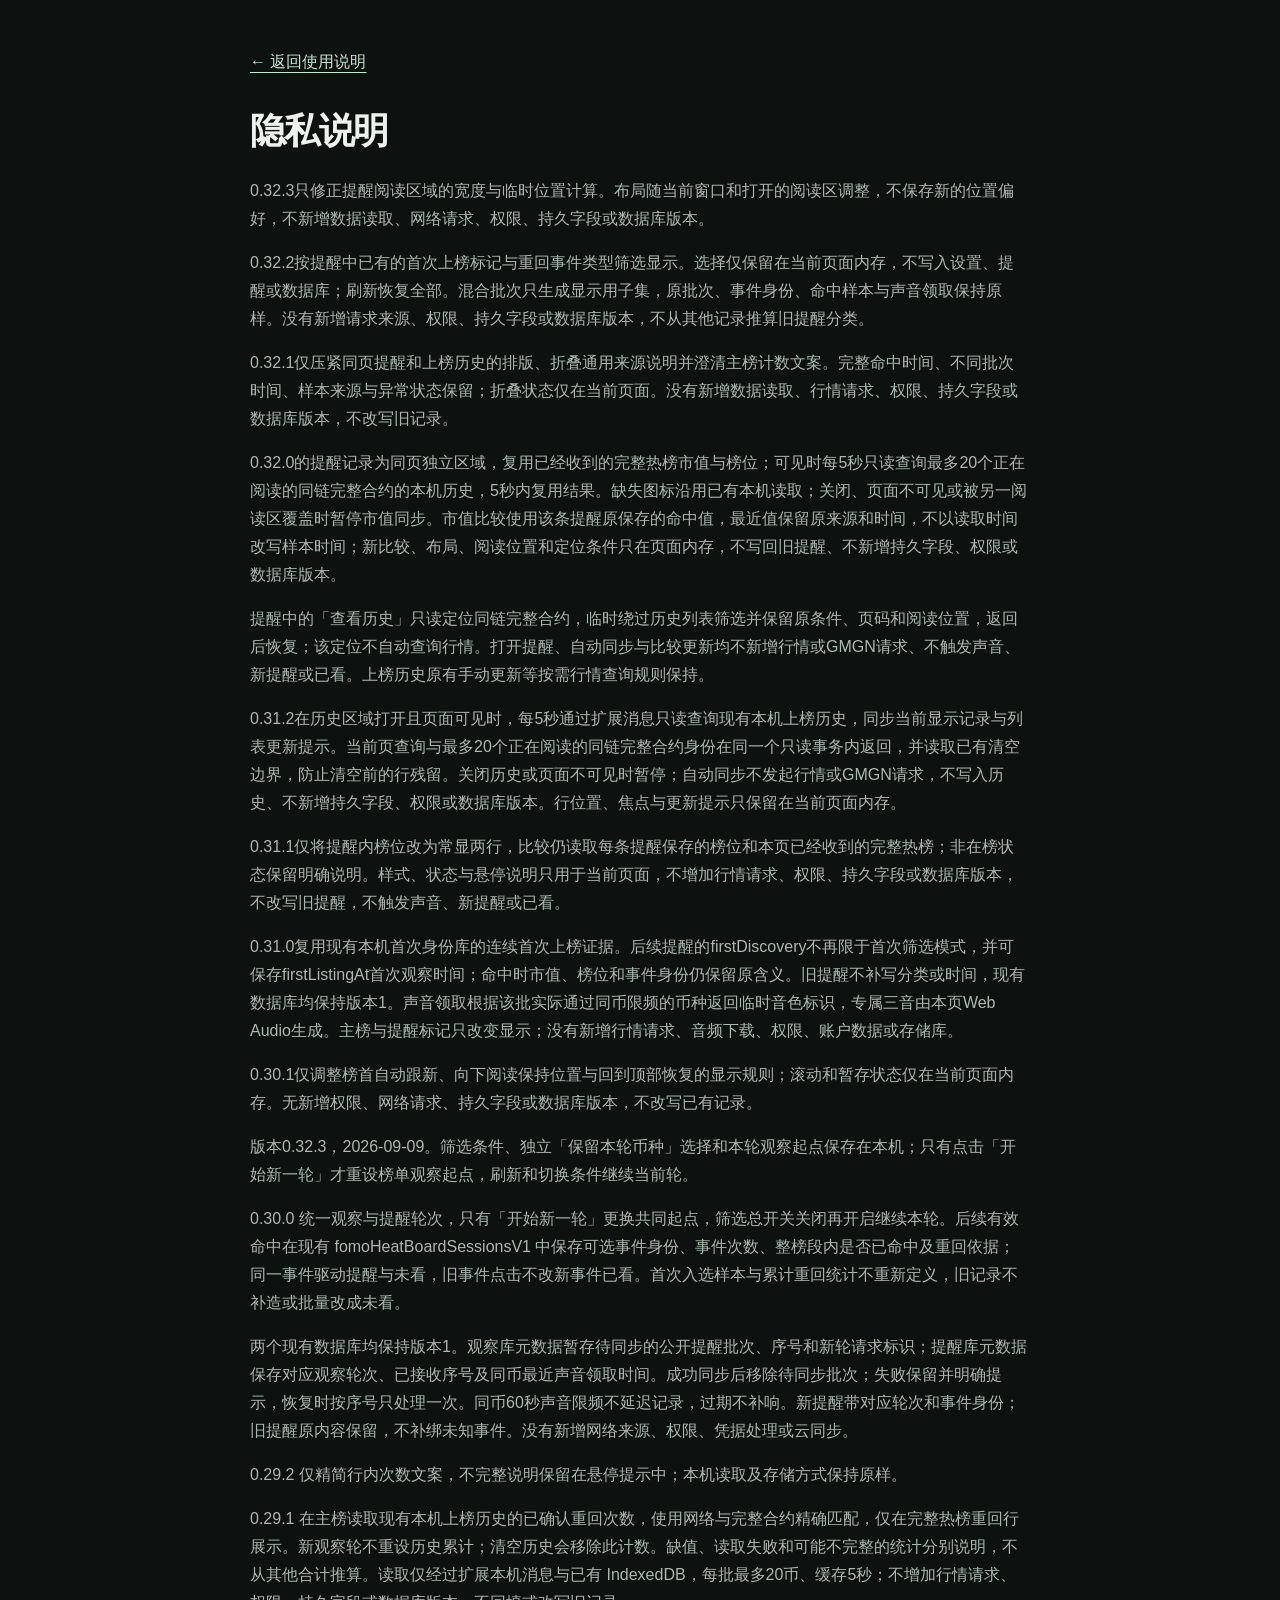
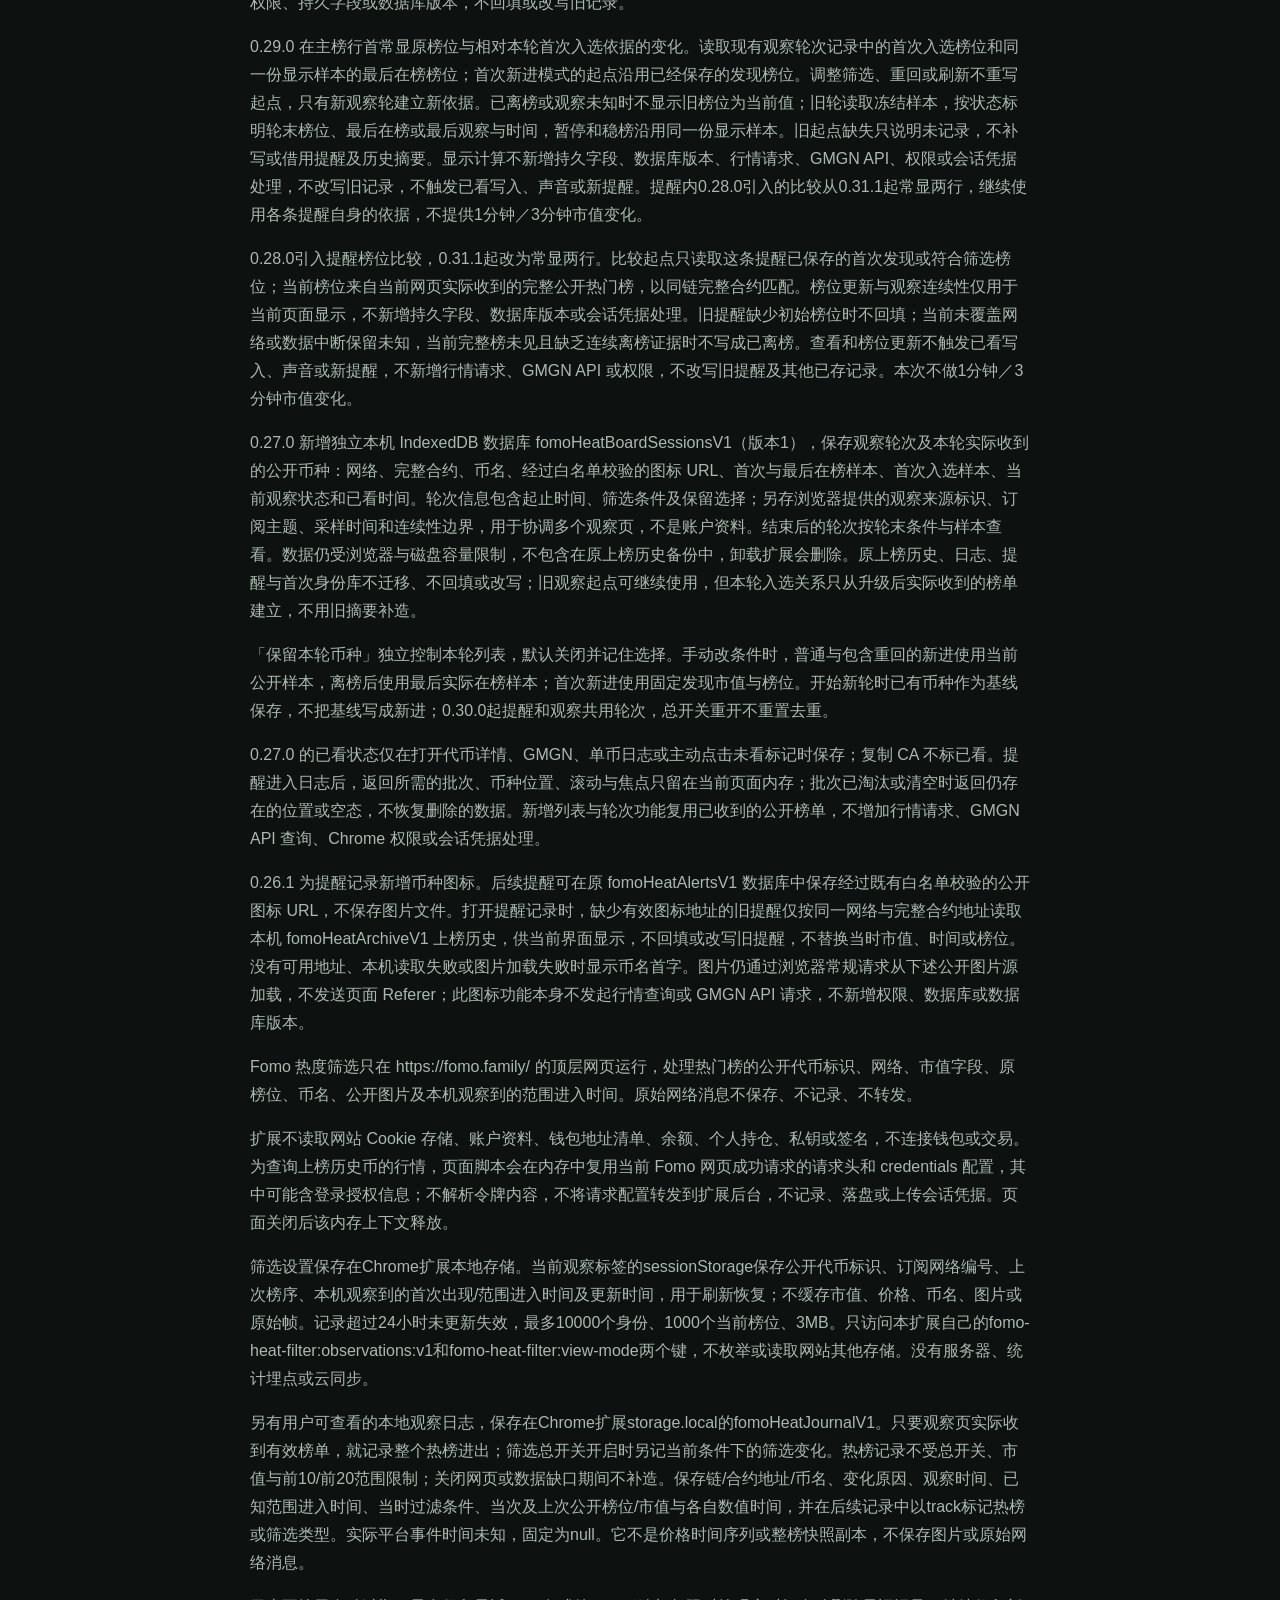
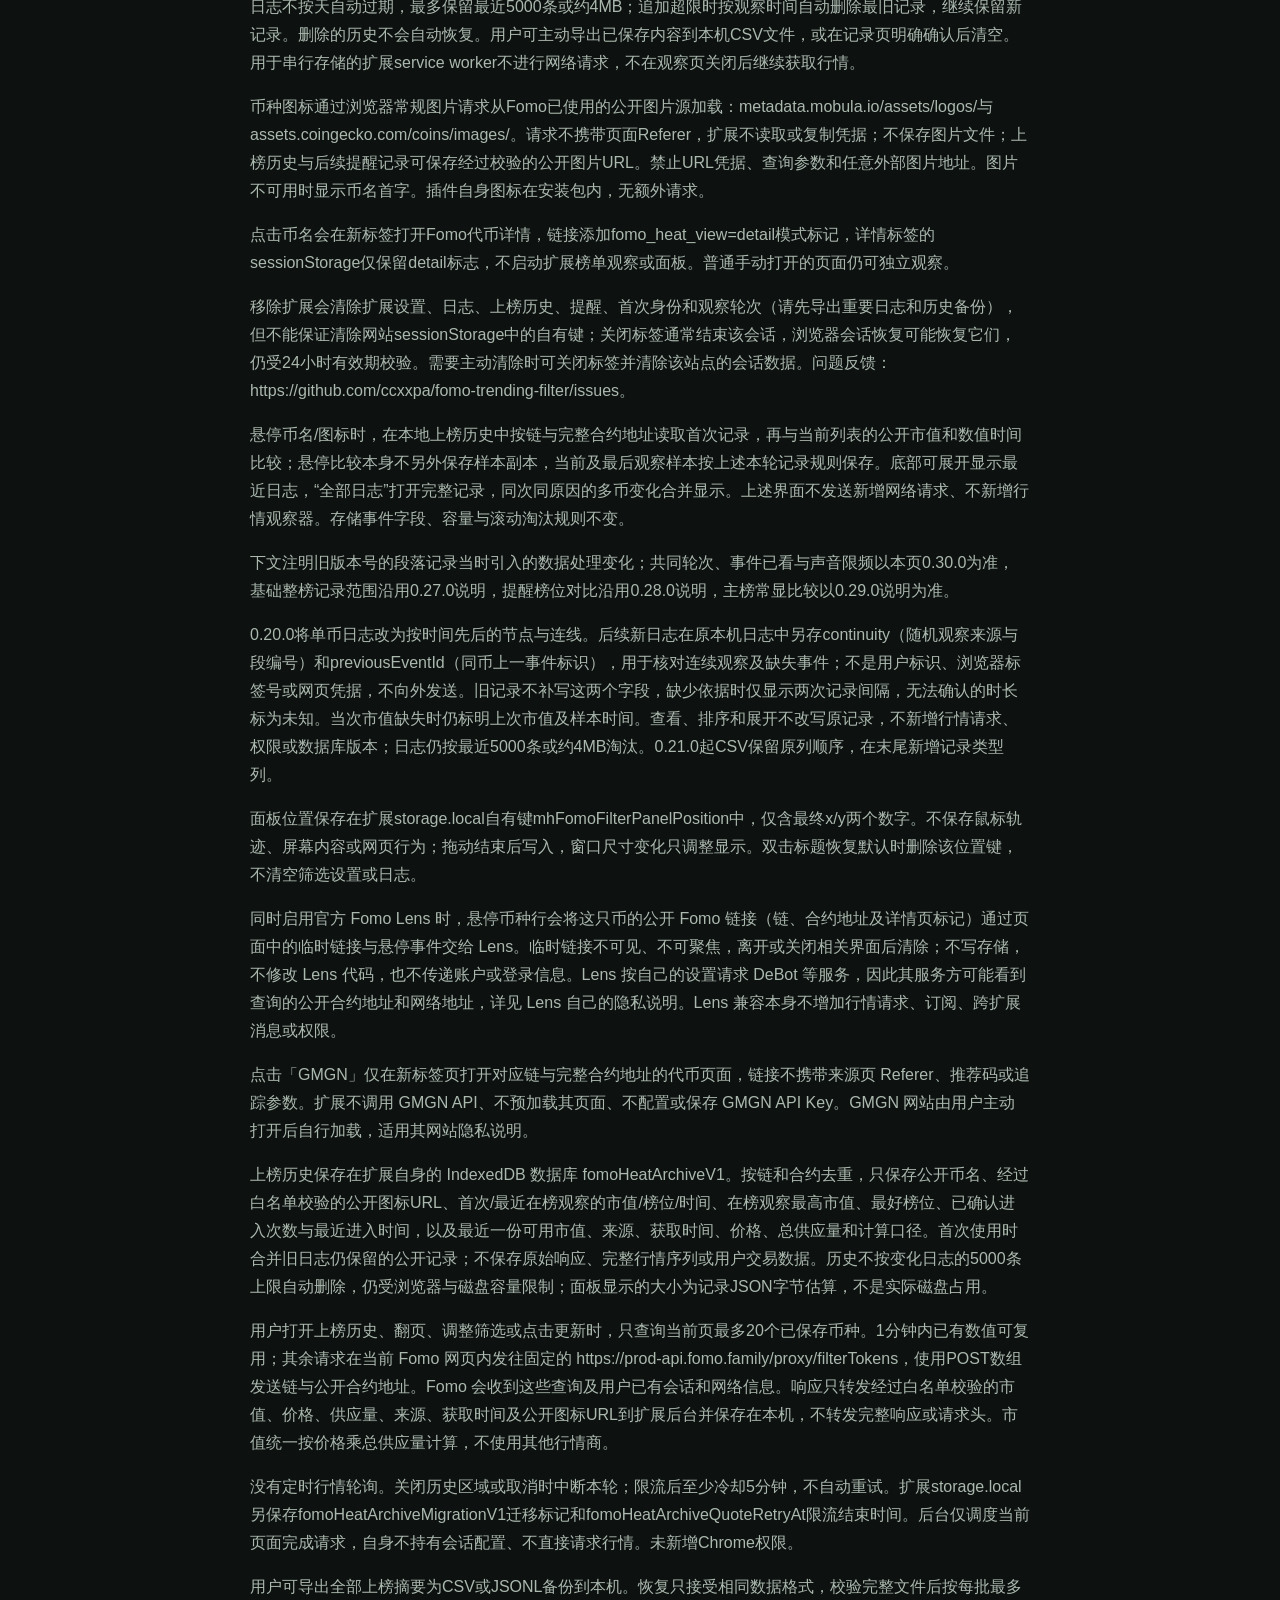
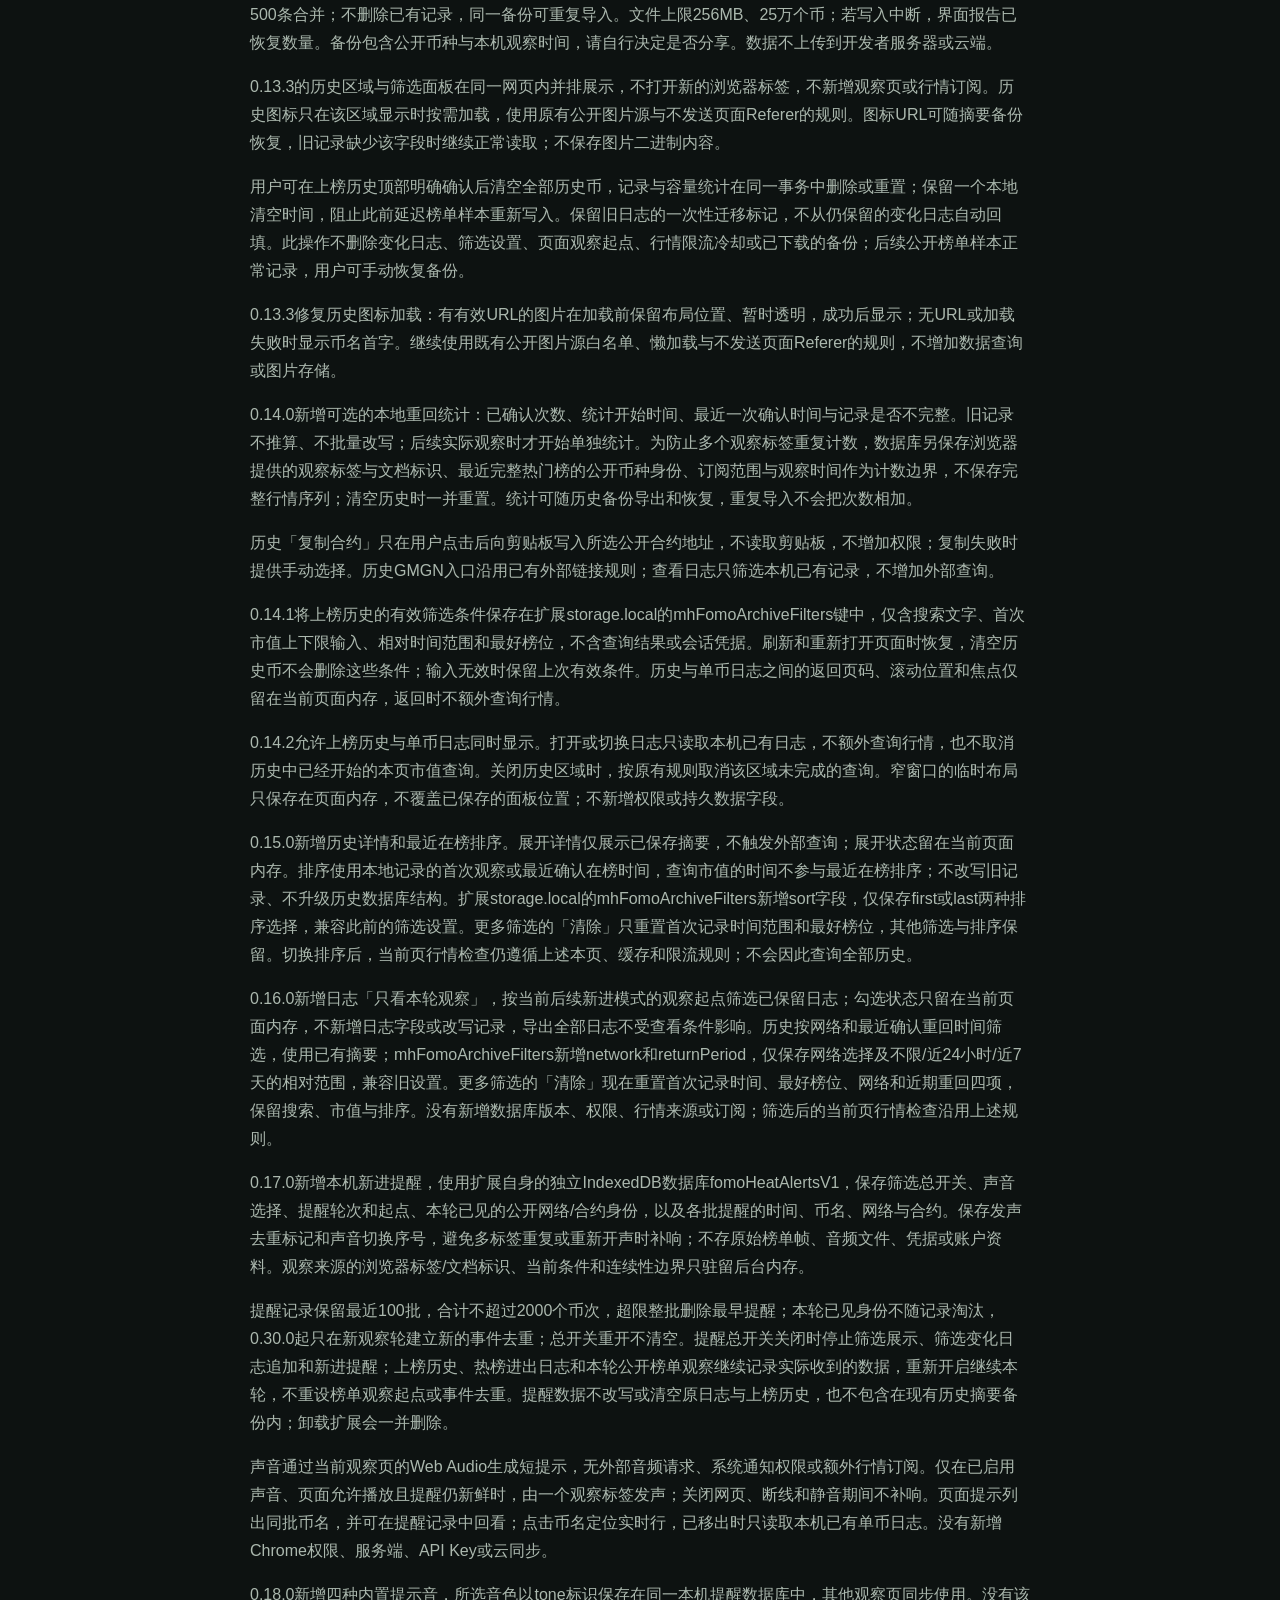
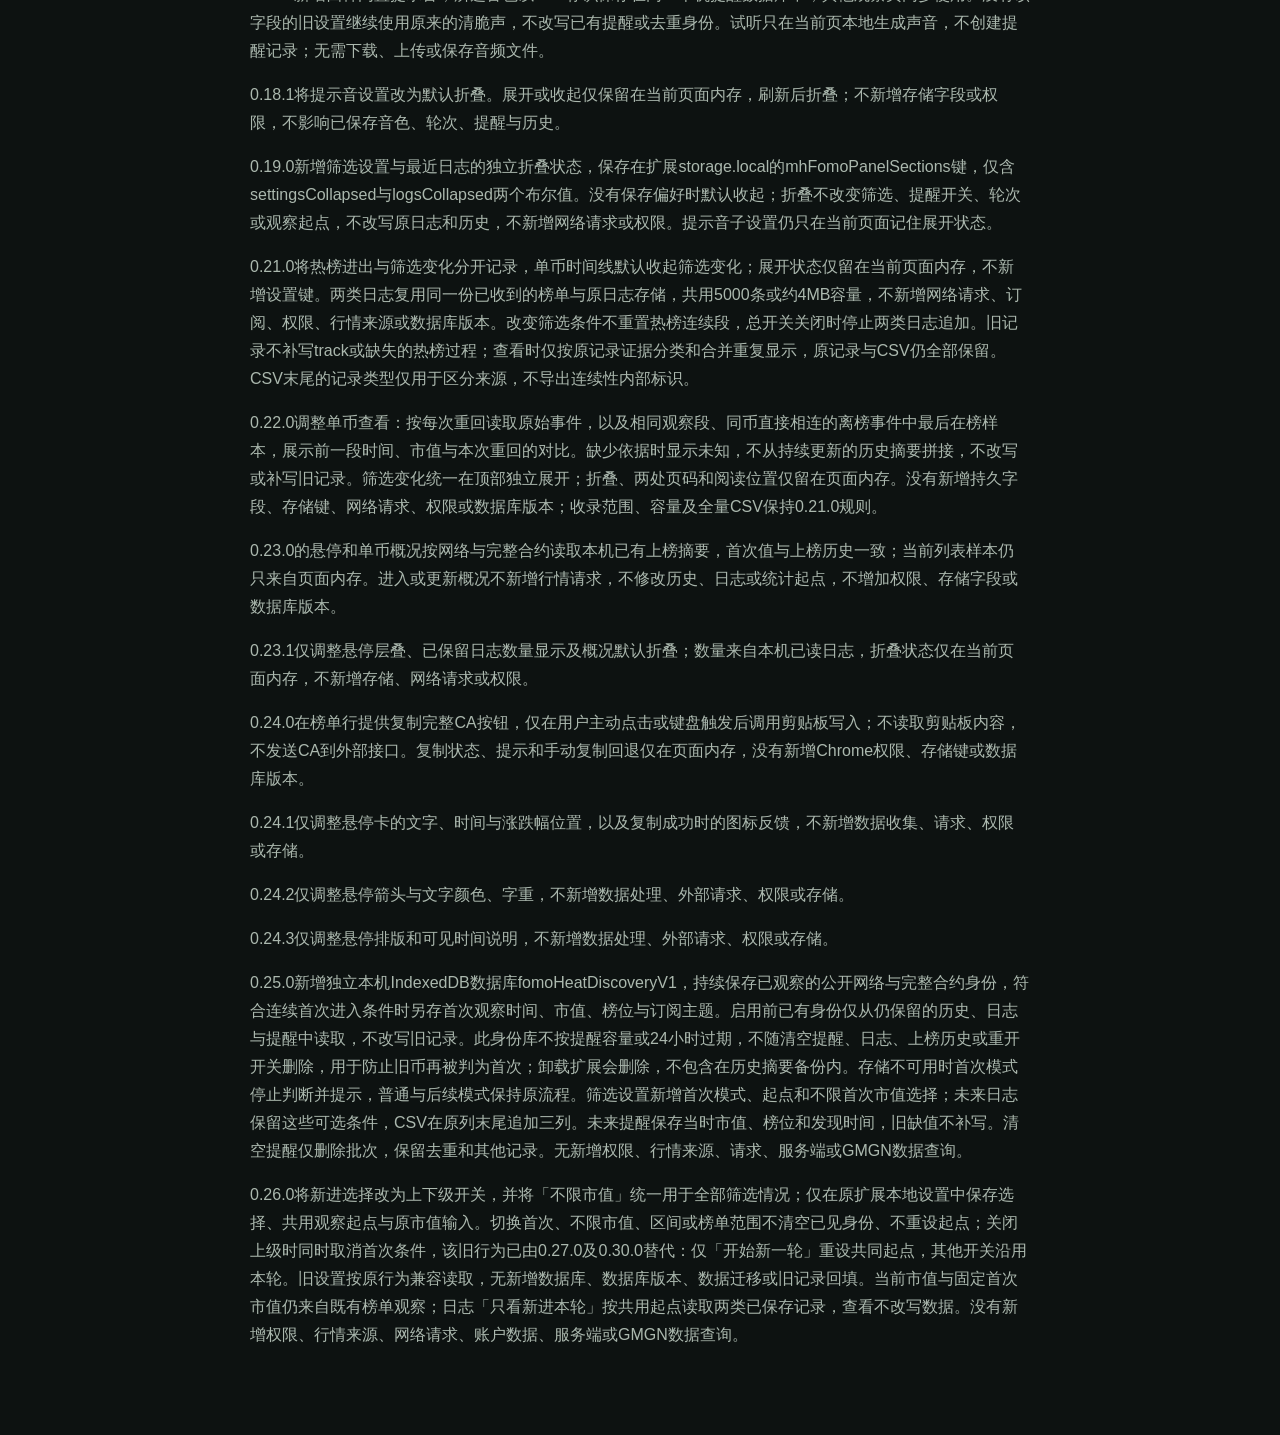
==== commit f33ffb1a: "Document compact reminder width fix in 0.32.3" ====
--- a/privacy.html
+++ b/privacy.html
@@ -1,4 +1,5 @@
 <!doctype html><html lang="zh-CN"><head><meta charset="utf-8"><meta name="viewport" content="width=device-width,initial-scale=1"><meta name="color-scheme" content="dark"><title>隐私说明 · Fomo 热度筛选</title><link rel="icon" href="assets/icon.svg"><link rel="stylesheet" href="style.css"></head><body><main class="wrap legal"><a href="./">← 返回使用说明</a><h1>隐私说明</h1>
+<p>0.32.3只修正提醒阅读区域的宽度与临时位置计算。布局随当前窗口和打开的阅读区调整，不保存新的位置偏好，不新增数据读取、网络请求、权限、持久字段或数据库版本。</p>
 <p>0.32.2按提醒中已有的首次上榜标记与重回事件类型筛选显示。选择仅保留在当前页面内存，不写入设置、提醒或数据库；刷新恢复全部。混合批次只生成显示用子集，原批次、事件身份、命中样本与声音领取保持原样。没有新增请求来源、权限、持久字段或数据库版本，不从其他记录推算旧提醒分类。</p>
 <p>0.32.1仅压紧同页提醒和上榜历史的排版、折叠通用来源说明并澄清主榜计数文案。完整命中时间、不同批次时间、样本来源与异常状态保留；折叠状态仅在当前页面。没有新增数据读取、行情请求、权限、持久字段或数据库版本，不改写旧记录。</p>
 <p>0.32.0的提醒记录为同页独立区域，复用已经收到的完整热榜市值与榜位；可见时每5秒只读查询最多20个正在阅读的同链完整合约的本机历史，5秒内复用结果。缺失图标沿用已有本机读取；关闭、页面不可见或被另一阅读区覆盖时暂停市值同步。市值比较使用该条提醒原保存的命中值，最近值保留原来源和时间，不以读取时间改写样本时间；新比较、布局、阅读位置和定位条件只在页面内存，不写回旧提醒、不新增持久字段、权限或数据库版本。</p>
@@ -7,7 +8,7 @@
 <p>0.31.1仅将提醒内榜位改为常显两行，比较仍读取每条提醒保存的榜位和本页已经收到的完整热榜；非在榜状态保留明确说明。样式、状态与悬停说明只用于当前页面，不增加行情请求、权限、持久字段或数据库版本，不改写旧提醒，不触发声音、新提醒或已看。</p>
 <p>0.31.0复用现有本机首次身份库的连续首次上榜证据。后续提醒的firstDiscovery不再限于首次筛选模式，并可保存firstListingAt首次观察时间；命中时市值、榜位和事件身份仍保留原含义。旧提醒不补写分类或时间，现有数据库均保持版本1。声音领取根据该批实际通过同币限频的币种返回临时音色标识，专属三音由本页Web Audio生成。主榜与提醒标记只改变显示；没有新增行情请求、音频下载、权限、账户数据或存储库。</p>
 <p>0.30.1仅调整榜首自动跟新、向下阅读保持位置与回到顶部恢复的显示规则；滚动和暂存状态仅在当前页面内存。无新增权限、网络请求、持久字段或数据库版本，不改写已有记录。</p>
-<p>版本0.32.2，2026-09-09。筛选条件、独立「保留本轮币种」选择和本轮观察起点保存在本机；只有点击「开始新一轮」才重设榜单观察起点，刷新和切换条件继续当前轮。</p>
+<p>版本0.32.3，2026-09-09。筛选条件、独立「保留本轮币种」选择和本轮观察起点保存在本机；只有点击「开始新一轮」才重设榜单观察起点，刷新和切换条件继续当前轮。</p>
 <p>0.30.0 统一观察与提醒轮次，只有「开始新一轮」更换共同起点，筛选总开关关闭再开启继续本轮。后续有效命中在现有 fomoHeatBoardSessionsV1 中保存可选事件身份、事件次数、整榜段内是否已命中及重回依据；同一事件驱动提醒与未看，旧事件点击不改新事件已看。首次入选样本与累计重回统计不重新定义，旧记录不补造或批量改成未看。</p>
 <p>两个现有数据库均保持版本1。观察库元数据暂存待同步的公开提醒批次、序号和新轮请求标识；提醒库元数据保存对应观察轮次、已接收序号及同币最近声音领取时间。成功同步后移除待同步批次；失败保留并明确提示，恢复时按序号只处理一次。同币60秒声音限频不延迟记录，过期不补响。新提醒带对应轮次和事件身份；旧提醒原内容保留，不补绑未知事件。没有新增网络来源、权限、凭据处理或云同步。</p>
 <p>0.29.2 仅精简行内次数文案，不完整说明保留在悬停提示中；本机读取及存储方式保持原样。</p>
